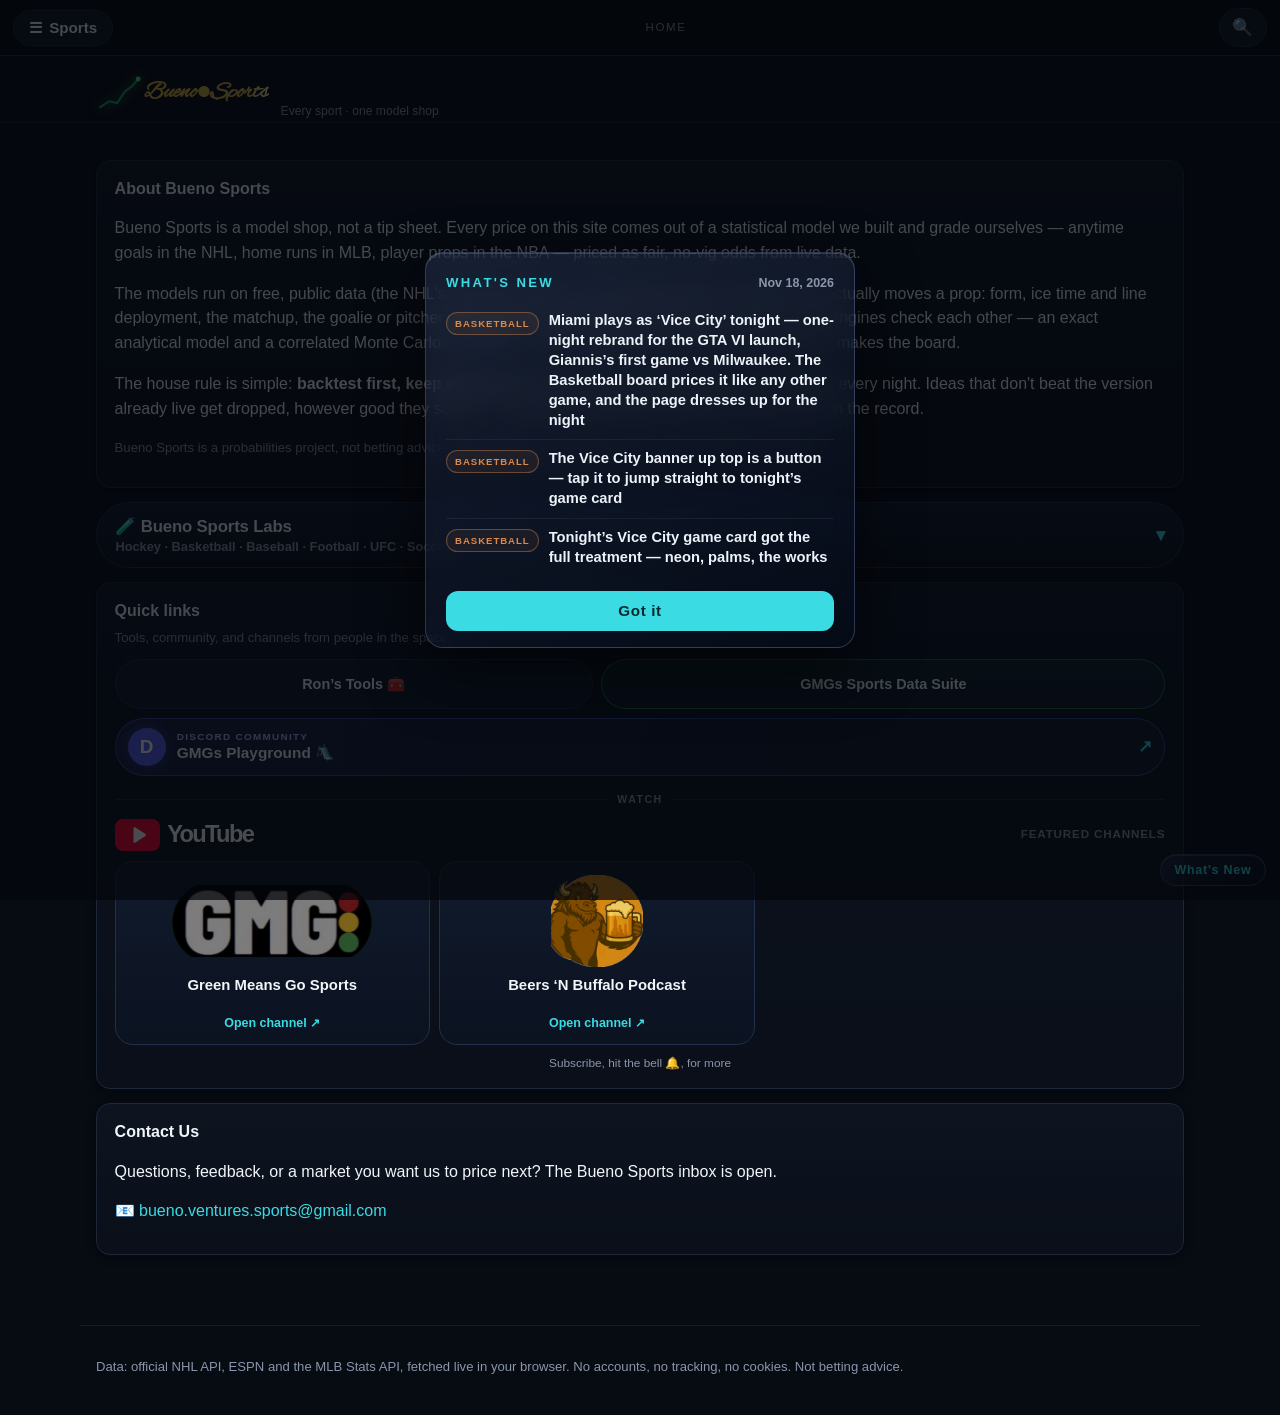
==== index.html @ 83d11f3e "Vice City card skin: full neon treatment on tonight's MIL@MIA slate card + What's New entry" ====
<!DOCTYPE html>
<html lang="en">
<head>
<link rel="manifest" href="/manifest.webmanifest">
<link rel="icon" type="image/svg+xml" href="/icon.svg">
<link rel="apple-touch-icon" href="/apple-touch-icon.png.PNG">
<meta name="theme-color" content="#04070c">
<meta name="mobile-web-app-capable" content="yes">
<meta name="apple-mobile-web-app-capable" content="yes">
<meta name="apple-mobile-web-app-status-bar-style" content="black-translucent">
<meta name="apple-mobile-web-app-title" content="Bueno">
<meta charset="UTF-8">
<meta name="viewport" content="width=device-width, initial-scale=1.0">
<title>Bueno Sports</title>
<meta name="description" content="Bueno Sports: model-priced probabilities across sports — NHL anytime goals, MLB home runs, NBA player props. Fair no-vig odds from live data, graded nightly.">
<link rel="stylesheet" href="styles.css">
<link href="https://fonts.googleapis.com/css2?family=Alex+Brush&display=swap" rel="stylesheet">
<style id="labs-pill-css">
.labs-wrap { margin-top: .9rem; }
.labs-pill { width: 100%; display: flex; align-items: center; justify-content: space-between; gap: .8rem;
  background: linear-gradient(180deg, #101a2c, #0a0f19); border: 1px solid #1f2c44; border-radius: 999px;
  padding: .8rem 1.15rem; color: var(--text); font-family: inherit; cursor: pointer; text-align: left;
  transition: border-color .15s ease, box-shadow .15s ease; }
.labs-pill:hover { border-color: var(--teal); box-shadow: 0 6px 22px rgba(58,219,227,.12); }
.labs-pill:focus-visible { outline: 2px solid var(--teal); outline-offset: 2px; }
.labs-pill-main { display: flex; flex-direction: column; gap: .12rem; }
.labs-pill-name { font-size: 1.05rem; font-weight: 800; letter-spacing: -.01em; }
.labs-pill-sub { color: var(--muted); font-size: .8rem; font-weight: 600; }
.labs-pill-chev { color: var(--teal); font-size: 1.15rem; font-weight: 800; transition: transform .2s ease; }
.labs-pill.open .labs-pill-chev { transform: rotate(180deg); }
.labs-grid { margin-top: .8rem; }
.labs-grid[hidden] { display: none; }
</style>
</head>
<body class="no-bnav">
<div class="page-topbar">
  <button class="top-btn" type="button" data-sports-menu>☰ <span>Sports</span></button>
  <span class="topbar-label">Home</span>
  <button class="top-btn icon-only" id="hsOpenBtn" type="button" aria-label="Search">🔍</button>
</div>
<header class="site-header">
  <div class="brand-bar">
    <a class="bueno-logo" href="index.html" aria-label="Bueno Sports home">
      <svg viewBox="0 0 240 240" xmlns="http://www.w3.org/2000/svg" aria-hidden="true"><polyline points="20,200 70,168 110,178 150,118 190,88 220,52" fill="none" stroke="#1E9E54" stroke-width="11" stroke-linecap="round" stroke-linejoin="round"/><circle cx="220" cy="52" r="13" fill="#4ADE80"/></svg>
      <h1 class="word">Bueno•Sports</h1>
    </a>
    <p class="tagline">Every sport &middot; one model shop</p>
  </div>
</header>

<main>
  <section id="view-landing" class="view active">
    <div class="home-card about-card" id="aboutCard">
      <h3>About Bueno Sports</h3>
      <p>Bueno Sports is a model shop, not a tip sheet. Every price on this site comes out of a statistical model we built and grade ourselves — anytime goals in the NHL, home runs in MLB, player props in the NBA — priced as fair, no-vig odds from live data.</p>
      <p>The models run on free, public data (the NHL's own API, ESPN, the MLB Stats API) and weigh what actually moves a prop: form, ice time and line deployment, the matchup, the goalie or pitcher, and where a player does his damage on the ice. Two engines check each other — an exact analytical model and a correlated Monte Carlo simulation — so a number has to survive both before it makes the board.</p>
      <p>The house rule is simple: <strong>backtest first, keep what wins.</strong> Every model is graded against real results, every night. Ideas that don't beat the version already live get dropped, however good they sound — and when the model is wrong, the miss stays on the record.</p>
      <p class="muted small">Bueno Sports is a probabilities project, not betting advice. A fair price tells you what a prop is worth, not what will happen.</p>
    </div>
    <div class="labs-wrap">
      <button class="labs-pill" id="labsPill" type="button" aria-expanded="false" aria-controls="labsGrid">
        <span class="labs-pill-main"><span class="labs-pill-name">🧪 Bueno Sports Labs</span><span class="labs-pill-sub">Hockey · Basketball · Baseball · Football · UFC · Soccer</span></span>
        <span class="labs-pill-chev" aria-hidden="true">▾</span>
      </button>
        <div class="sport-grid labs-grid" id="labsGrid" hidden>
        <a class="sport-card" href="/nhl.html">
          <span class="sport-card-ico"><img class="sport-card-logo" src="https://assets.nhle.com/logos/nhl/svg/NHL_light.svg" alt="" onerror="this.parentNode.textContent='🏒'"></span>
          <span class="sport-card-name">Hockey</span>
          <span class="sport-card-line" id="landNhlLine">Loading tonight's slate…</span>
          <span class="sport-card-cta">Enter Center Ice →</span>
        </a>
        <a class="sport-card" href="/nba.html">
          <span class="sport-card-ico"><img class="sport-card-logo" src="https://a.espncdn.com/i/teamlogos/leagues/500/nba.png" alt="" onerror="this.parentNode.textContent='🏀'"></span>
          <span class="sport-card-name">Basketball</span>
          <span class="sport-card-line" id="landNbaLine">Live scores, board &amp; standings</span>
          <span class="sport-card-cta">Open Basketball →</span>
        </a>
        <a class="sport-card" href="/mlb.html">
          <span class="sport-card-ico"><img class="sport-card-logo" src="https://a.espncdn.com/i/teamlogos/leagues/500/mlb.png" alt="" onerror="this.parentNode.textContent='⚾'"></span>
          <span class="sport-card-name">Baseball</span>
          <span class="sport-card-line" id="landMlbLine">Home-run probabilities</span>
          <span class="sport-card-cta">Open Baseball →</span>
        </a>
        <a class="sport-card" href="/nfl.html">
          <span class="sport-card-ico"><img class="sport-card-logo" src="https://a.espncdn.com/i/teamlogos/leagues/500/nfl.png" alt="" onerror="this.parentNode.textContent='🏈'"></span>
          <span class="sport-card-name">Football</span>
          <span class="sport-card-line" id="landNflLine">Scores &amp; standings</span>
          <span class="sport-card-cta">Open Football →</span>
        </a>
        <a class="sport-card" href="/ufc.html">
          <span class="sport-card-ico"><img class="sport-card-logo logo-invert" src="https://a.espncdn.com/i/teamlogos/leagues/500/ufc.png" alt="" onerror="this.parentNode.textContent='🥊'"></span>
          <span class="sport-card-name">UFC</span>
          <span class="sport-card-line">Coming soon</span>
          <span class="sport-card-cta">Peek →</span>
        </a>
        <a class="sport-card" href="/soccer.html">
          <span class="sport-card-ico"><img class="sport-card-logo" src="https://a.espncdn.com/i/teamlogos/leagues/500/mls.png" alt="" onerror="this.parentNode.textContent='⚽'"></span>
          <span class="sport-card-name">Soccer</span>
          <span class="sport-card-line">Coming soon</span>
          <span class="sport-card-cta">Peek →</span>
        </a>
      </div>
    </div>
    <div class="home-card quicklinks-card">
      <h3>Quick links</h3>
      <p class="ql-sub">Tools, community, and channels from people in the space.</p>
      <div class="ql-tools">
        <a class="qlink ql-tool" href="https://dong-tool.netlify.app/nfl/">Ron’s Tools 🧰</a>
        <a class="qlink ql-tool ql-tool-gmg" href="https://nfl.gmgsports.org/">GMGs Sports Data Suite</a>
      </div>
      <a class="ql-discord" href="https://gmgsports.buildr.bet/">
        <span class="ql-discord-mark">D</span>
        <span class="ql-discord-copy"><span class="ql-discord-kicker">Discord community</span><span class="ql-discord-name">GMGs Playground 🛝</span></span>
        <span class="ql-open-arrow">↗</span>
      </a>
      <div class="ql-divider"><span>Watch</span></div>
      <div class="yt-head">
        <span class="yt-lockup"><svg width="45" height="32" viewBox="0 0 45 32" aria-hidden="true"><rect width="45" height="32" rx="8" fill="#FF0033"/><path d="M18.5 9.2v13.6c0 .8.9 1.3 1.6.9l10.4-6.8c.6-.4.6-1.4 0-1.8L20.1 8.3c-.7-.4-1.6.1-1.6.9z" fill="#fff"/></svg><span class="yt-word">YouTube</span></span>
        <span class="yt-note">Featured channels</span>
      </div>
      <div class="ql-channels">
        <a class="ql-channel" href="https://www.youtube.com/@greenmeansgosports">
          <span class="ql-logo-stage ql-logo-gmg"><img src="[data-uri]" alt="Green Means Go Sports logo"></span>
          <span class="ql-channel-name">Green Means Go Sports</span>
          <span class="ql-channel-open">Open channel ↗</span>
        </a>
        <a class="ql-channel" href="https://youtube.com/@beersnbuffalopod?si=H5GumMac-FWEuUtT">
          <span class="ql-logo-stage ql-logo-buf"><img src="[data-uri]" alt="Beers ‘N Buffalo Podcast logo"></span>
          <span class="ql-channel-name">Beers ‘N Buffalo Podcast</span>
          <span class="ql-channel-open">Open channel ↗</span>
        </a>
      </div>
      <p class="ql-tap-note">Subscribe, hit the bell 🔔, for more</p>
    </div>
    <div class="home-card contact-card" id="contactCard">
      <h3>Contact Us</h3>
      <p>Questions, feedback, or a market you want us to price next? The Bueno Sports inbox is open.</p>
      <p class="contact-line">📧 <a id="contactEmail" href="mailto:bueno.ventures.sports@gmail.com">bueno.ventures.sports@gmail.com</a></p>
    </div>
  </section>
</main>

<footer class="site-footer">
  <p class="muted small">Data: official NHL API, ESPN and the MLB Stats API, fetched live in your browser. No accounts, no tracking, no cookies. Not betting advice.</p>
</footer>

<div class="hs-overlay" id="hsOverlay" hidden>
  <div class="hs-inner">
    <div class="hs-bar">
      <div class="ci-search">
        <input id="hsInput" type="search" placeholder="Search Hockey &amp; Basketball players, teams, sports…" autocomplete="off" aria-label="Search Bueno Sports">
        <button class="ci-clear" id="hsClear" type="button" aria-label="Clear search">×</button>
      </div>
      <button class="hs-cancel" id="hsCancel" type="button">Cancel</button>
    </div>
    <p class="hs-hint">Searches what Bueno Sports has so far — mainly Hockey &amp; Basketball. Tap a result to jump straight to it.</p>
    <div class="hs-results" id="hsResults"></div>
  </div>
</div>

<script src="data-cdn.js"></script>
<script src="landing.js"></script>
<script src="home-search.js"></script>
<script src="sports-menu.js"></script>
<script>
document.getElementById('labsPill').addEventListener('click', function () {
  var g = document.getElementById('labsGrid');
  var open = g.hidden;
  g.hidden = !open;
  this.setAttribute('aria-expanded', open ? 'true' : 'false');
  this.classList.toggle('open', open);
});
</script>
<!-- ================= WHAT'S NEW POPUP ================= -->
<style id="whatsnew-css">
  .wn-backdrop { position: fixed; inset: 0; z-index: 1200; display: flex; align-items: center; justify-content: center; padding: 16px; background: rgba(3, 6, 12, .72); }
  .wn-backdrop[hidden] { display: none; }
  .wn-card { width: 100%; max-width: 430px; max-height: calc(100vh - 48px); overflow-y: auto; border-radius: 18px; padding: 20px 20px 16px; color: #eef3fa;
    background: linear-gradient(155deg, rgba(130, 170, 255, .13), rgba(6, 12, 26, .55));
    -webkit-backdrop-filter: blur(14px) saturate(1.35); backdrop-filter: blur(14px) saturate(1.35);
    border: 1px solid rgba(165, 195, 255, .22); box-shadow: inset 0 1px 0 rgba(255, 255, 255, .14), 0 24px 60px rgba(0, 0, 0, .55); }
  .wn-head { display: flex; align-items: baseline; justify-content: space-between; gap: 12px; margin-bottom: 6px; }
  .wn-title { font-size: .82rem; font-weight: 900; letter-spacing: .18em; color: var(--teal, #3adbe3); }
  .wn-date { font-size: .78rem; font-weight: 700; color: var(--muted, #8b96ab); white-space: nowrap; }
  .wn-list { list-style: none; margin: 10px 0 4px; padding: 0; }
  .wn-item { display: flex; align-items: flex-start; gap: 10px; padding: 9px 0; border-bottom: 1px solid rgba(255, 255, 255, .06); }
  .wn-item:last-child { border-bottom: none; }
  .wn-tag { flex: none; margin-top: 1px; font-size: .6rem; font-weight: 900; letter-spacing: .1em; padding: .22rem .5rem; border-radius: 999px; border: 1px solid; white-space: nowrap; }
  .wn-text { font-size: .92rem; line-height: 1.35; font-weight: 600; }
  .wn-foot { margin-top: 14px; }
  .wn-gotit { width: 100%; padding: .72rem 1rem; border: none; border-radius: 12px; background: var(--teal, #3adbe3); color: #062a30; font-size: .95rem; font-weight: 900; letter-spacing: .04em; cursor: pointer; }
  .wn-pill { position: fixed; right: 14px; bottom: 14px; z-index: 1100; padding: .5rem .85rem; border-radius: 999px; cursor: pointer;
    font-size: .78rem; font-weight: 800; letter-spacing: .06em; color: var(--teal, #3adbe3);
    background: linear-gradient(155deg, rgba(130, 170, 255, .13), rgba(6, 12, 26, .55));
    -webkit-backdrop-filter: blur(14px) saturate(1.35); backdrop-filter: blur(14px) saturate(1.35);
    border: 1px solid rgba(165, 195, 255, .22); box-shadow: inset 0 1px 0 rgba(255, 255, 255, .14); }
</style>

<div class="wn-backdrop" id="wnBackdrop" hidden>
  <div class="wn-card" role="dialog" aria-modal="true" aria-labelledby="wnTitle">
    <div class="wn-head">
      <span class="wn-title" id="wnTitle">WHAT'S NEW</span>
      <span class="wn-date" id="wnDate"></span>
    </div>
    <ul class="wn-list" id="wnList"></ul>
    <div class="wn-foot">
      <button class="wn-gotit" id="wnGotIt" type="button">Got it</button>
    </div>
  </div>
</div>
<button class="wn-pill" id="wnPill" type="button">What's New</button>

<script>
/* ================= WHAT'S NEW — update batches =================
   One batch per push that changes something visitors can see.
   The live version shows only batches newer than the last one the
   visitor dismissed (tracked in localStorage, key below).
   The popup shows only when the newest batch is newer than the last
   one the visitor dismissed; the pill re-opens it anytime.
   FEEDING RULE: any push with user-facing changes appends a batch
   here in the same commit; data-only pushes get no batch. */
var WHATS_NEW_BATCHES = [
  {
    id: '2026-11-15',
    date: 'Nov 15, 2026',
    entries: [
      { tag: 'HOCKEY',     text: 'Streaks: who\u2019s been scoring, game by game' },
      { tag: 'HOCKEY',     text: 'Model vs Market: where our price disagrees with the books most' },
      { tag: 'HOCKEY',     text: 'Model vs Market rows fixed for phones — no more cut-off names' },
      { tag: 'BASKETBALL', text: 'Best Book prices on player cards, next to our number' },
      { tag: 'BASKETBALL', text: 'Home-player prices corrected to the model' },
      { tag: 'FOOTBALL',   text: 'Model vs Market board in the Playbook' },
      { tag: 'ALL SPORTS', text: 'Player Overview: tap a player for draft, past teams and seasons' },
      { tag: 'FOOTBALL',   text: 'The Playbook is one menu now — Markets, Slate, Standings, Types, Standouts, Model vs Market and Parlay as their own sections' },
      { tag: 'FOOTBALL',   text: 'LIVE NOW stacks every live game — scroll the stack, tap into any game' },
      { tag: 'HOCKEY',     text: 'The date picker is back, inside the Slate section' },
      { tag: 'ALL SPORTS', text: 'Player Overview fixed on Football, Basketball and Soccer — rosters load again' },
      { tag: 'FOOTBALL',   text: 'Receptions board fixed — every priced receiver and tight end is back' },
      { tag: 'HOCKEY',     text: 'Lines: which team juggles their lines the most — forward lines and defence pairs, and how often they stay together' }
    ]
  },
  {
    id: '2026-11-17',
    date: 'Nov 17, 2026',
    entries: [
      { tag: 'HOCKEY',     text: 'Lines grows teeth: Scored On boards — who gives up goals at 5v5 — plus goals for and against on every line and pair, and power-play and penalty-kill units for every team' },
      { tag: 'HOCKEY',     text: 'Board table fixed on phones — player names no longer block the rest of the row' }
    ]
  },
  {
    id: '2026-11-18',
    date: 'Nov 18, 2026',
    entries: [
      { tag: 'BASKETBALL', text: 'Miami plays as \u2018Vice City\u2019 tonight — one-night rebrand for the GTA VI launch, Giannis\u2019s first game vs Milwaukee. The Basketball board prices it like any other game, and the page dresses up for the night' },
      { tag: 'BASKETBALL', text: 'The Vice City banner up top is a button — tap it to jump straight to tonight\u2019s game card' },
      { tag: 'BASKETBALL', text: 'Tonight\u2019s Vice City game card got the full treatment — neon, palms, the works' }
    ]
  }
];
var WN_TAG_COLORS = { 'HOCKEY': '#3adbe3', 'BASKETBALL': '#d98a4e', 'FOOTBALL': '#e8b64c', 'SOCCER': '#B9E356', 'ALL SPORTS': '#5ea8ff' };
var WN_SEEN_KEY = 'bueno-whatsnew-seen';

(function () {
  var batch = WHATS_NEW_BATCHES[WHATS_NEW_BATCHES.length - 1];
  var backdrop = document.getElementById('wnBackdrop');
  var list = document.getElementById('wnList');
  document.getElementById('wnDate').textContent = batch.date;
  list.innerHTML = batch.entries.map(function (e) {
    var c = WN_TAG_COLORS[e.tag] || '#5ea8ff';
    return '<li class="wn-item"><span class="wn-tag" style="color:' + c + ';border-color:' + c + '66;background:' + c + '14">' + e.tag + '</span><span class="wn-text">' + e.text + '</span></li>';
  }).join('');
  function openWn() { backdrop.hidden = false; }
  function closeWn() {
    backdrop.hidden = true;
    try { localStorage.setItem(WN_SEEN_KEY, batch.id); } catch (err) {}
  }
  document.getElementById('wnGotIt').addEventListener('click', closeWn);
  document.getElementById('wnPill').addEventListener('click', openWn);
  backdrop.addEventListener('click', function (ev) { if (ev.target === backdrop) closeWn(); });
  var seen = null;
  try { seen = localStorage.getItem(WN_SEEN_KEY); } catch (err) {}
  if (seen !== batch.id) openWn();
})();
</script>
<!-- ================= /WHAT'S NEW POPUP ================= -->
</body>
</html>
---- styles.css ----
@import url('https://fonts.googleapis.com/css2?family=Alex+Brush&display=swap');
/* Bueno Sports — dark + teal design language (matches the private Bueno NHL model). */

:root {
  --bg: #070b12;
  --bg2: #0a0f18;
  --panel: #0d1420;
  --panel2: #111a2a;
  --panel3: #162032;
  --border: #1d2839;
  --border-soft: #141d2d;
  --text: #f2f5f9;
  --muted: #8b96ab;
  --muted-2: #5f6b82;
  --teal: #3adbe3;
  --teal-deep: #1ea8b0;
  --teal-wash: rgba(58, 219, 227, .10);
  --gold: #f5b942;
  --gold-wash: rgba(245, 185, 66, .12);
  --danger: #f0665e;
  --danger-wash: rgba(240, 102, 94, .12);
  --blue: #5ea8ff;
  --blue-wash: rgba(94, 168, 255, .12);
  --shadow-sm: 0 2px 10px rgba(0, 0, 0, .4);
  --shadow: 0 10px 28px rgba(0, 0, 0, .5);
  --shadow-lg: 0 24px 64px rgba(0, 0, 0, .6);
  --radius: 14px;
  --radius-sm: 10px;
}

* { box-sizing: border-box; }

html { -webkit-text-size-adjust: 100%; }

body {
  margin: 0;
  color: var(--text);
  font-family: -apple-system, BlinkMacSystemFont, "Segoe UI", Roboto, Helvetica, Arial, sans-serif;
  line-height: 1.45;
  background: var(--bg);
  min-height: 100vh;
}

::selection { background: rgba(58, 219, 227, .30); }

a { color: var(--teal); text-decoration: none; }
a:hover { text-decoration: underline; }

.hidden { display: none !important; }
.muted { color: var(--muted); }
.small { font-size: .82rem; }
.num { text-align: right; font-variant-numeric: tabular-nums; }

/* ---------- header ---------- */
.site-header {
  position: sticky; top: 0; z-index: 50;
  background: rgba(7, 11, 18, .96);
  -webkit-backdrop-filter: blur(12px); backdrop-filter: blur(12px);
  border-bottom: 1px solid var(--border-soft);
}
.brand-bar {
  max-width: 1120px; margin: 0 auto; padding: .8rem 1rem .1rem;
  display: flex; align-items: baseline; gap: .7rem; flex-wrap: wrap;
}
.brand { display: flex; align-items: center; gap: .55rem; }
.brand-puck {
  font-size: 1.35rem; color: var(--teal); line-height: 1;
  text-shadow: 0 0 16px rgba(58, 219, 227, .6);
}
.brand h1 { margin: 0; font-size: 1.2rem; font-weight: 800; letter-spacing: -.01em; }
.tagline { margin: 0; font-size: .76rem; color: var(--muted); }

.refresh-link {
  background: none; border: 0; padding: .1rem 0 .28rem; cursor: pointer;
  color: var(--text); font-family: inherit; font-size: 1rem; font-weight: 700;
  border-bottom: 3px solid var(--teal);
  transition: color .12s ease;
}
.refresh-link:hover { color: var(--teal); }
.slate-tools { display: flex; align-items: center; gap: .6rem; flex-wrap: wrap; }
.slate-tools input[type="date"] { padding: .2rem .5rem; font-size: .85rem; line-height: 1.25; border-radius: 99px; }

/* grouped navigation */
.nav-groups {
  max-width: 1120px; margin: 0 auto; padding: .7rem 1rem .8rem;
  display: flex; flex-direction: column; gap: .7rem;
}
.nav-group { display: flex; gap: .9rem; align-items: stretch; }
.nav-grid {
  flex: 1; display: grid; grid-template-columns: repeat(3, 1fr);
  gap: .45rem; background: var(--panel);
  border: 1px solid var(--border-soft); border-radius: var(--radius-sm);
  padding: .45rem;
}
.tab {
  appearance: none; border: 0; border-radius: 8px; cursor: pointer;
  background: transparent; color: var(--muted);
  font-family: inherit; font-size: .92rem; font-weight: 650;
  padding: .8rem .4rem .65rem; text-align: center; white-space: nowrap;
  border-bottom: 3px solid transparent;
  transition: color .12s ease, background .12s ease;
}
.pill { appearance: none; border: 1px solid var(--border-soft); border-radius: 20px; background: transparent; color: var(--muted); font-size: .72rem; font-weight: 650; padding: .25rem .7rem; cursor: pointer; }
.pill.on { background: var(--teal); border-color: var(--teal); color: #062a2e; }
/* stat bars */
.sbar-wrap { margin: .2rem 0 .4rem; }
.sbar-row { display: flex; align-items: center; gap: .6rem; margin: .5rem 0; }
.sbar-row:first-child { margin-top: .6rem; }
.sbar-label { width: 72px; font-size: .76rem; color: var(--muted); text-align: right; flex-shrink: 0; }
.sbar-track { flex: 1; height: 13px; background: rgba(255,255,255,.06); border-radius: 7px; overflow: hidden; position: relative; }
.sbar-fill { height: 100%; border-radius: 7px; background: linear-gradient(90deg, var(--teal-deep), var(--teal)); }
.sbar-fill.elite { background: linear-gradient(90deg, #b8860b, var(--gold)); }
.sbar-avg { position: absolute; top: 0; bottom: 0; width: 2px; background: rgba(255,255,255,.35); }
.sbar-val { width: 48px; font-size: .78rem; font-weight: 700; text-align: right; font-variant-numeric: tabular-nums; flex-shrink: 0; }
.tab:hover { color: var(--text); background: rgba(255, 255, 255, .04); }
.tab.active {
  color: var(--text); background: #05080e;
  border-bottom: 3px solid var(--teal); border-radius: 8px;
  box-shadow: inset 0 0 0 1px var(--border-soft);
}

input[type="date"], select, input[type="number"] {
  background: var(--panel2); color: var(--text);
  border: 1px solid var(--border); border-radius: 10px;
  padding: .5rem .65rem; font-size: .9rem; font-family: inherit;
  transition: border-color .12s ease, box-shadow .12s ease;
}
input[type="date"]:focus, select:focus, input[type="number"]:focus {
  outline: none; border-color: var(--teal);
  box-shadow: 0 0 0 3px rgba(58, 219, 227, .16);
}
input[type="date"] { padding: .35rem .5rem; font-size: .82rem; }
input[type="number"] { width: 5.5rem; font-variant-numeric: tabular-nums; }
select:disabled { opacity: .45; }

#mktKindFilter {
  min-height: 2.75rem; min-width: 10rem; font-size: 1rem; font-weight: 600;
  cursor: pointer;
}

button:focus-visible, a:focus-visible, summary:focus-visible,
input:focus-visible, select:focus-visible {
  outline: 2px solid var(--teal); outline-offset: 2px; border-radius: 6px;
}

/* ---------- layout ---------- */
main { max-width: 1120px; margin: 0 auto; padding: 1.4rem 1rem 2.2rem; }
.view { display: none; }
.view.active { display: block; animation: view-in .18s ease; }
@keyframes view-in { from { opacity: 0; transform: translateY(4px); } }

.view-head {
  display: flex; justify-content: space-between; align-items: flex-start;
  flex-wrap: wrap; gap: .6rem; margin-bottom: 1.1rem;
}
.kicker {
  margin: 0 0 .35rem; font-size: .78rem; font-weight: 800;
  letter-spacing: 3px; text-transform: uppercase; color: var(--teal);
}
.view-head h2 {
  margin: 0; font-size: 2.35rem; font-weight: 800; letter-spacing: -.03em; line-height: 1.05;
}
.view-sub { margin: .45rem 0 0; font-size: .95rem; }
.board-controls { display: flex; gap: .8rem; align-items: end; flex-wrap: wrap; padding-top: .4rem; }

/* goals tab filters: player search + game dropdown */
.goal-filters { display: flex; gap: .6rem; align-items: center; flex-wrap: wrap; margin: .2rem 0 .8rem; }
.goal-filters input[type="text"] {
  background: var(--panel2); color: var(--text);
  border: 1px solid var(--border); border-radius: 10px;
  padding: .5rem .65rem; font-size: .9rem; font-family: inherit;
  flex: 1 1 12rem; min-width: 0;
  transition: border-color .12s ease, box-shadow .12s ease;
}
.goal-filters input[type="text"]:focus {
  outline: none; border-color: var(--teal);
  box-shadow: 0 0 0 3px rgba(58, 219, 227, .16);
}
.goal-filters select { flex: 0 1 auto; }
.ghost-btn {
  appearance: none; cursor: pointer; font-family: inherit;
  background: transparent; color: var(--muted);
  border: 1px solid var(--border); border-radius: 10px;
  padding: .5rem .7rem; font-size: .9rem; line-height: 1;
  transition: color .12s ease, border-color .12s ease;
}
.ghost-btn:hover { color: var(--text); border-color: var(--teal); }

/* thick teal divider bar */
.rule {
  height: 6px; border-radius: 99px; margin: 1.2rem 0;
  background: linear-gradient(90deg, var(--teal-deep), var(--teal));
  box-shadow: 0 0 18px rgba(58, 219, 227, .35);
}

/* small teal button (error retry, modal add-to-parlay) */
.btn {
  appearance: none; border: 0; cursor: pointer; font-family: inherit;
  background: linear-gradient(180deg, #4ce3ea, var(--teal));
  color: #042a2e; border-radius: 10px; padding: .55rem 1rem;
  font-size: .9rem; font-weight: 800; white-space: nowrap;
  box-shadow: 0 2px 12px rgba(58, 219, 227, .25);
  transition: filter .12s ease, transform .12s ease;
}
.btn:hover { filter: brightness(1.07); transform: translateY(-1px); }
.btn:active { transform: translateY(0); }

/* ---------- segmented toggle + CTA ---------- */
.seg {
  display: grid; grid-template-columns: 1fr 1fr; gap: .6rem;
}
.seg-btn {
  appearance: none; cursor: pointer; font-family: inherit;
  background: var(--panel); color: var(--muted);
  border: 1px solid var(--border); border-radius: var(--radius-sm);
  padding: .9rem 1rem; font-size: 1rem; font-weight: 700;
  transition: background .12s ease, color .12s ease, border-color .12s ease;
}
.seg-btn:hover { color: var(--text); border-color: #2c3a52; }
.seg-btn.active { background: #f2f5f9; color: #070b12; border-color: #f2f5f9; }

.cta {
  appearance: none; border: 0; cursor: pointer; width: 100%;
  background: linear-gradient(180deg, #4ce3ea, var(--teal));
  color: #042a2e; border-radius: var(--radius);
  padding: 1.15rem 1rem; font-family: inherit;
  font-size: 1.25rem; font-weight: 800; letter-spacing: -.01em;
  box-shadow: 0 6px 26px rgba(58, 219, 227, .30), inset 0 1px 0 rgba(255, 255, 255, .35);
  transition: transform .12s ease, filter .12s ease;
}
.cta:hover { filter: brightness(1.06); transform: translateY(-1px); }
.cta:active { transform: translateY(0); }
.cta:disabled { opacity: .6; cursor: wait; transform: none; }

/* ---------- states ---------- */
.error-banner {
  background: #2a1512; border: 1px solid var(--danger); border-left: 4px solid var(--danger);
  color: #ffd9d6; padding: .85rem 1rem; border-radius: var(--radius-sm); margin-bottom: 1rem;
}
.loading { display: flex; align-items: center; gap: .7rem; padding: 1.4rem 1rem; color: var(--muted); }
.loading::before {
  content: ""; width: 20px; height: 20px; border-radius: 50%; flex-shrink: 0;
  border: 2.5px solid var(--border); border-top-color: var(--teal);
  animation: spin .8s linear infinite;
}
@keyframes spin { to { transform: rotate(360deg); } }

#gamesGrid > p, #longshotsList > p {
  text-align: center; padding: 2.6rem 1rem; color: var(--muted);
  border: 1px dashed var(--border); border-radius: var(--radius); width: 100%;
  background: rgba(255, 255, 255, .015); grid-column: 1 / -1;
}

/* ---------- slate / game cards ---------- */
.games-grid { display: grid; grid-template-columns: repeat(auto-fill, minmax(300px, 1fr)); gap: .9rem; }
.game-card {
  background: linear-gradient(180deg, var(--panel), #0a0f19);
  border: 1px solid var(--border); border-radius: var(--radius);
  padding: .9rem 1rem; box-shadow: var(--shadow-sm);
  transition: transform .15s ease, border-color .15s ease, box-shadow .15s ease;
}
.game-card:hover { transform: translateY(-2px); border-color: #2c3a52; box-shadow: var(--shadow); }
.game-card .matchup { display: flex; justify-content: space-between; align-items: center; margin-bottom: .4rem; gap: .5rem; }
.team { display: flex; align-items: center; gap: .45rem; font-weight: 800; font-size: .95rem; letter-spacing: .02em; }
.team img { width: 28px; height: 28px; filter: drop-shadow(0 2px 4px rgba(0, 0, 0, .5)); }
.team-rec { font-size: .68rem; font-weight: 500; color: var(--muted-2); letter-spacing: 0; }
.score-line {
  display: flex; justify-content: space-between;
  font-size: 1.6rem; font-weight: 800; letter-spacing: -.02em;
  margin: .2rem 0 .3rem; font-variant-numeric: tabular-nums;
}
.game-meta { display: flex; justify-content: space-between; align-items: center; color: var(--muted); font-size: .78rem; gap: .5rem; font-variant-numeric: tabular-nums; }
.game-odds { display: flex; flex-wrap: wrap; gap: .3rem .7rem; font-size: .74rem; color: var(--muted-2); margin-top: .45rem; padding-top: .45rem; border-top: 1px solid rgba(255,255,255,.06); font-variant-numeric: tabular-nums; }
.game-odds span { white-space: nowrap; }
.game-odds span strong { color: var(--muted); font-weight: 600; }
/* Slate-card odds pills (small): ML combined into one pill with team dots */
.game-odds .pill { display: inline-flex; align-items: center; gap: 5px; background: #16233a; border: 1px solid #2a3c5c; border-radius: 999px; padding: 4px 10px; font-size: 12px; color: #e8eef6; }
.game-odds .pill .lbl { color: #7d90a5; font-weight: 700; font-size: 11px; letter-spacing: .06em; }
.game-odds .pill .dot { width: 7px; height: 7px; border-radius: 50%; flex: none; }
.game-odds .pill .sep { color: #7d90a5; }
.game-odds .pill b { font-weight: 800; }
.game-goalies { display: flex; align-items: center; justify-content: center; gap: .4rem; margin-top: .35rem; font-size: .78rem; }
.gg-name { background: none; border: none; color: var(--teal); font: inherit; cursor: pointer; padding: .1rem .2rem; display: inline-flex; align-items: center; gap: .3rem; }
.gg-name:hover { text-decoration: underline; }
.g-tag { font-size: .62rem; font-weight: 700; text-transform: uppercase; letter-spacing: .5px; padding: .1rem .35rem; border-radius: 4px; }
.g-tag.ok { background: rgba(46, 204, 113, .15); color: #2ecc71; }
.g-tag.proj { background: rgba(241, 196, 15, .12); color: #f1c40f; }
.live-dot {
  display: inline-block; color: #fff; background: var(--danger); font-weight: 700; font-size: .7rem; letter-spacing: .6px;
  padding: .15rem .5rem; border-radius: 20px;
  animation: pulse-dot 1.6s ease-in-out infinite;
}
@keyframes pulse-dot { 0%, 100% { opacity: 1; } 50% { opacity: .6; } }
.scorers { margin-top: .65rem; font-size: .82rem; color: var(--muted); }
.scorers summary { cursor: pointer; color: var(--teal); font-weight: 600; font-size: .82rem; padding: .15rem 0; }
.scorers summary:hover { color: #7cebf1; }

/* ---------- tables ---------- */
.table-wrap {
  overflow-x: auto; border: 1px solid var(--border); border-radius: var(--radius);
  box-shadow: var(--shadow-sm);
  scrollbar-width: thin; scrollbar-color: var(--border) transparent;
}
.table-wrap::-webkit-scrollbar { height: 8px; }
.table-wrap::-webkit-scrollbar-thumb { background: var(--border); border-radius: 99px; }
table { width: 100%; border-collapse: collapse; font-size: .9rem; background: var(--panel); }
th, td { padding: .6rem .75rem; border-bottom: 1px solid var(--border-soft); text-align: left; white-space: nowrap; font-variant-numeric: tabular-nums; }
tbody tr:last-child td { border-bottom: 0; }
thead th {
  background: #101724; font-size: .74rem; font-weight: 700;
  text-transform: uppercase; letter-spacing: .6px; color: var(--muted);
  border-bottom: 1px solid var(--border);
}
tbody tr { transition: background .1s ease; }
tbody tr:hover { background: rgba(58, 219, 227, .05); }
td .pname {
  color: var(--teal); cursor: pointer; font-weight: 650; font-family: inherit;
  background: none; border: 0; padding: .12rem .3rem; margin: -.12rem -.3rem;
  font-size: inherit; text-align: left; border-radius: 6px;
  display: inline-flex; align-items: center; gap: .45rem;
  transition: background .12s ease, color .12s ease;
}
td .pname:hover { text-decoration: none; background: var(--teal-wash); color: #7cebf1; }
td .pname img.pavatar {
  width: 30px; height: 30px; border-radius: 50%; flex-shrink: 0;
  background: var(--panel2); object-fit: cover; border: 1px solid var(--border);
}
/* Base face treatment (2026-11-13): a .pavatar is ALWAYS the standard
   small circular ring avatar, whatever container it lands in. The
   rules above only ever sized it inside table cells and a few scoped
   rows — div-based rows (Standouts, Types members, Center Ice search)
   rendered the mug at natural size, a full-screen white card, until
   this base rule landed. Scoped rules (leader rows 34px, ice-breaker
   spot 34px) still win in their contexts. */
img.pavatar {
  width: 30px; height: 30px; border-radius: 50%; flex-shrink: 0;
  background: var(--panel2); object-fit: cover; border: 1px solid var(--border);
}
/* The name button gets the same reset outside table cells, where it
   otherwise falls back to browser button chrome. */
.pname {
  color: var(--teal); cursor: pointer; font-weight: 650; font-family: inherit;
  background: none; border: 0; padding: .12rem .3rem; margin: -.12rem -.3rem;
  font-size: inherit; text-align: left; border-radius: 6px;
  display: inline-flex; align-items: center; gap: .45rem;
  transition: background .12s ease, color .12s ease;
}
.pname:hover { color: #7cebf1; }
.pname-static { display: inline-flex; align-items: center; gap: .45rem; }
.team-cell { display: inline-flex; align-items: center; gap: .4rem; font-weight: 600; }
.team-cell img { width: 20px; height: 20px; }
.prob-bar { height: 6px; background: #182031; border-radius: 99px; margin-top: 4px; min-width: 70px; overflow: hidden; }
.prob-bar i {
  display: block; height: 100%; border-radius: 99px;
  background: linear-gradient(90deg, var(--teal-deep), var(--teal));
  box-shadow: 0 0 8px rgba(58, 219, 227, .4);
}

/* scorer highlight on the projection board: row tint + glowing name + goal badge */
tr.scored { background: var(--teal-wash); }
tr.scored td:first-child .pname { color: #8ff5f7; text-shadow: 0 0 14px rgba(58, 219, 227, .55); }
.goal-badge {
  display: inline-block; margin-left: .45rem; padding: .1rem .45rem;
  font-size: .68rem; font-weight: 700; letter-spacing: .04em;
  color: #062b2d; background: linear-gradient(180deg, #5eead4, var(--teal));
  border-radius: 99px; vertical-align: middle; white-space: nowrap;
}

/* ---------- longshots ---------- */
.longshots-list { display: grid; grid-template-columns: repeat(auto-fill, minmax(280px, 1fr)); gap: .8rem; }
.ls-card {
  background: linear-gradient(180deg, var(--panel), #0a0f19);
  border: 1px solid var(--border); border-radius: var(--radius);
  padding: .95rem; display: flex; gap: .85rem; align-items: center;
  box-shadow: var(--shadow-sm);
  transition: transform .15s ease, border-color .15s ease, box-shadow .15s ease;
}
.ls-card:hover { transform: translateY(-2px); border-color: #2c3a52; box-shadow: var(--shadow); }
.ls-card img.headshot {
  width: 58px; height: 58px; border-radius: 50%; flex-shrink: 0;
  background: var(--panel2); object-fit: cover;
  border: 2px solid var(--border); box-shadow: var(--shadow-sm);
}
.ls-info { flex: 1; min-width: 0; }
.ls-info .pname {
  color: var(--teal); cursor: pointer; font-weight: 700; font-family: inherit;
  background: none; border: 0; padding: 0; font-size: 1rem; text-align: left;
  border-radius: 6px; transition: color .12s ease;
}
.ls-info .pname:hover { color: #7cebf1; }
.ls-stats { font-size: .8rem; color: var(--muted); margin-top: .15rem; font-variant-numeric: tabular-nums; }
.ls-odds { text-align: right; flex-shrink: 0; }
.ls-odds .fair {
  font-size: 1.2rem; font-weight: 800; color: var(--gold); letter-spacing: -.01em;
  font-variant-numeric: tabular-nums; text-shadow: 0 0 16px rgba(245, 185, 66, .25);
}

/* ---------- markets ---------- */
.mkt-title { margin: 1.3rem 0 .55rem; font-size: 1.02rem; font-weight: 750; letter-spacing: -.01em; }
.mkt-title:first-child { margin-top: .2rem; }
.mkt-h { margin: .9rem 0 .15rem; font-size: .95rem; font-weight: 700; }
.mkt-group { margin-bottom: .2rem; }
.mkt-group summary.mkt-h { cursor: pointer; list-style: none; display: flex; align-items: center; gap: .4rem; }
.mkt-group summary.mkt-h::-webkit-details-marker { display: none; }
.mkt-chev { margin-left: auto; color: var(--muted); font-size: .8rem; transition: transform .15s; }
.mkt-group[open] .mkt-chev { transform: rotate(180deg); }
.mkt-group summary.mkt-h:hover .mkt-chev { color: var(--teal); }

/* ---------- player modal ---------- */
.modal {
  position: fixed; inset: 0; z-index: 300; background: rgba(3, 5, 9, .78);
  -webkit-backdrop-filter: blur(5px); backdrop-filter: blur(5px);
  display: flex; align-items: center; justify-content: center; padding: 1rem;
}
.modal-card {
  background: linear-gradient(180deg, #101724, #0c111c);
  border: 1px solid #243049; border-radius: 18px;
  max-width: 580px; width: 100%; max-height: 92vh; overflow-y: auto;
  padding: 1.35rem 1.35rem 2rem; position: relative; box-shadow: var(--shadow-lg);
  animation: modal-in .18s ease;
  scrollbar-width: thin; scrollbar-color: var(--border) transparent;
}
@keyframes modal-in { from { opacity: 0; transform: translateY(10px) scale(.985); } }
.modal-close {
  position: absolute; top: .55rem; right: .85rem; background: none; border: 0;
  color: var(--muted); font-size: 1.9rem; cursor: pointer; line-height: 1;
  border-radius: 8px; padding: 0 .3rem;
  transition: color .12s ease, background .12s ease;
}
.modal-close:hover { color: var(--text); background: rgba(255, 255, 255, .06); }

#modalBody h4 {
  font-size: .92rem; font-weight: 750; letter-spacing: .02em;
  margin: 1.15rem 0 .5rem !important; padding-top: 1rem;
  border-top: 1px solid var(--border-soft);
}
#modalBody h4:first-of-type { border-top: 0; padding-top: 0; margin-top: .95rem !important; }

.pc-head { display: flex; gap: 1rem; align-items: center; margin-bottom: .8rem; padding-bottom: .8rem; border-bottom: 1px solid rgba(255,255,255,.07); }
.pc-head img.headshot {
  width: 86px; height: 86px; border-radius: 50%; flex-shrink: 0;
  background: var(--panel2); object-fit: cover;
  border: 3px solid var(--border); box-shadow: 0 4px 16px rgba(0, 0, 0, .45);
}
.pc-head img.tlogo { width: 32px; height: 32px; vertical-align: -8px; margin-right: .15rem; }
.pc-name { margin: 0 0 .2rem; font-size: 1.32rem; font-weight: 800; letter-spacing: -.015em; }
.pc-prob {
  font-size: 2.5rem; font-weight: 800; letter-spacing: -.025em; line-height: 1;
  color: var(--teal); font-variant-numeric: tabular-nums;
  text-shadow: 0 0 26px rgba(58, 219, 227, .35);
}
.pc-fair {
  display: inline-block; margin-top: .35rem;
  background: var(--gold-wash); border: 1px solid rgba(245, 185, 66, .4);
  color: var(--gold); border-radius: 99px; padding: .18rem .65rem;
  font-weight: 700; font-size: .83rem; font-variant-numeric: tabular-nums; letter-spacing: .01em;
}
.pc-goals { margin-top: .3rem; font-size: .85rem; font-weight: 700; color: var(--text); font-variant-numeric: tabular-nums; }

.pc-status { display: flex; gap: .5rem; align-items: center; margin: 0 0 .7rem; flex-wrap: wrap; }
.pc-bio { display: flex; gap: .5rem; align-items: center; flex-wrap: wrap; font-size: .82rem; margin: 0 0 .7rem; padding: .5rem .7rem; background: rgba(255,255,255,.03); border-radius: 8px; }
.pc-bio.compact { font-size: .75rem; padding: .35rem .6rem; margin-bottom: .5rem; }
.pc-bio-sep { color: var(--muted-2); }
/* Hero numbers */
.hero-pick { align-items: center; }
.hero-num { font-size: 2.2rem; font-weight: 800; color: var(--teal); line-height: 1; min-width: 72px; text-shadow: 0 0 16px rgba(58,219,227,.35); }
.hero-num small { font-size: 1rem; font-weight: 600; }
.pick-fair { font-size: .75rem; color: var(--gold); }
.hero-card-num { font-size: 2.6rem; font-weight: 800; color: var(--teal); line-height: 1; text-shadow: 0 0 20px rgba(58,219,227,.4); }
.hero-card-num small { font-size: 1.2rem; }
.hero-card-label { font-size: .65rem; text-transform: uppercase; letter-spacing: .12em; color: var(--muted); }
/* Home polish */
.hero-pick + .hero-pick { border-top: 1px solid rgba(255,255,255,.06); }
.hero-pick { border-radius: 0; }
.hero-pick:first-child { border-radius: 12px 12px 0 0; }
.hero-pick:last-child { border-radius: 0 0 12px 12px; }
.home-card .hero-pick { margin-bottom: 0; }
/* Board heatmap */
td.heat.h5 { background: rgba(58,219,227,.32); }
td.heat.h4 { background: rgba(58,219,227,.22); }
td.heat.h3 { background: rgba(58,219,227,.13); }
td.heat.h2 { background: rgba(58,219,227,.07); }
td.heat.h1 { background: transparent; }
/* Finder */
.finder { background: var(--panel); border: 1px solid var(--border); border-radius: var(--radius); margin-bottom: 1rem; }
.finder-toggle { padding: .8rem 1rem; cursor: pointer; font-weight: 600; font-size: .9rem; list-style: none; }
.finder-toggle::-webkit-details-marker { display: none; }
.finder-toggle::before { content: '▸ '; color: var(--teal); }
.finder[open] .finder-toggle::before { content: '▾ '; }
.finder-body { padding: 0 1rem 1rem; }
.finder .factor { background: rgba(255,255,255,.02); margin-bottom: .5rem; }
.finder-actions { display: flex; gap: .7rem; align-items: center; margin-top: .8rem; }
.finder-actions .apply-btn { flex: 1; margin-top: 0; }
.finder input[type=range] { width: 100%; accent-color: var(--teal); height: 28px; }
.finder input[type=range]::-webkit-slider-thumb { box-shadow: 0 0 8px rgba(58,219,227,.5); }
.fit-badge { display: inline-block; font-size: .68rem; font-weight: 700; color: var(--teal); background: rgba(58,219,227,.12); border-radius: 4px; padding: .1rem .35rem; margin-left: .4rem; vertical-align: middle; }
.streak { margin-left: .35rem; font-size: .95rem; vertical-align: middle; }
.stat-inline { display: flex; gap: 1rem; font-size: .8rem; color: var(--muted); margin-bottom: .6rem; }
.stat-inline strong { color: #e8ecf4; }
.section-div { height: 1px; background: rgba(255,255,255,.07); margin: .8rem 0; }
.sec-title { font-size: .72rem; text-transform: uppercase; letter-spacing: .08em; color: var(--muted); margin: .9rem 0 .3rem; }
.f-boost { color: #4ade80 !important; font-weight: 700; }
.f-drag { color: #ff6b6b !important; font-weight: 700; }
.factors-details summary::-webkit-details-marker { display: none; }
.factors-details summary::before { content: '▸ '; color: var(--teal); }
.factors-details[open] summary::before { content: '▾ '; }
.rink-details summary::-webkit-details-marker { display: none; }
.rink-details[open] summary .sec-title::before { content: ''; }
.line-badge {
  display: inline-flex; align-items: baseline; gap: .3rem;
  font-weight: 800; font-size: .85rem; letter-spacing: .02em;
  padding: .2rem .65rem; border-radius: 99px;
  background: var(--blue-wash); color: var(--blue);
  border: 1px solid rgba(94, 168, 255, .35);
}
.line-badge .est { font-weight: 600; font-size: .68rem; color: var(--muted); letter-spacing: .04em; }
.status-pill {
  display: inline-flex; align-items: center;
  font-size: .76rem; font-weight: 700; letter-spacing: .03em;
  padding: .2rem .65rem; border-radius: 99px;
}
.status-pill.ok { background: var(--teal-wash); color: var(--teal); border: 1px solid rgba(58, 219, 227, .35); }
.status-pill.proj { background: var(--gold-wash); color: var(--gold); border: 1px solid rgba(245, 185, 66, .35); }

/* ---------- lineup (estimated lines) ---------- */
.lu-wrap { display: flex; flex-direction: column; gap: 1.1rem; margin-top: .4rem; }
.lu-teamhead { font-weight: 800; font-size: .95rem; letter-spacing: .02em; margin-bottom: .1rem; }
.lu-row { display: flex; gap: .7rem; align-items: flex-start; padding: .35rem 0; border-top: 1px solid var(--border-soft); }
.lu-row:first-of-type { border-top: 0; }
.lu-row:first-of-type { padding-top: .2rem; }
.lu-label {
  flex-shrink: 0; width: 2rem; padding-top: .65rem;
  font-size: .72rem; font-weight: 800; letter-spacing: 1.5px;
  text-transform: uppercase; color: var(--muted);
}
.lu-players { flex: 1; display: grid; grid-template-columns: repeat(3, 1fr); gap: .55rem; }
.lu-cell { text-align: center; min-width: 0; cursor: pointer; }
.lu-cell:hover .lu-head { border-color: var(--teal); }
.lu-head {
  width: 44px; height: 44px; border-radius: 50%; object-fit: cover;
  background: var(--panel2); border: 2px solid var(--border); display: inline-block;
}
.lu-cell.self .lu-head { border-color: var(--teal); box-shadow: 0 0 10px rgba(58, 219, 227, .35); }
.lu-name { font-size: .82rem; font-weight: 650; margin-top: .25rem; white-space: nowrap; overflow: hidden; text-overflow: ellipsis; }
.lu-cell.self .lu-name { font-weight: 800; color: var(--teal); }
.lu-sub { font-size: .72rem; font-variant-numeric: tabular-nums; }

.factor-table { width: 100%; font-size: .86rem; margin: .9rem 0; border-collapse: collapse; }
.factor-table td { padding: .55rem .2rem; border-bottom: 1px solid rgba(255,255,255,.04); white-space: normal; }
.factor-table tr:last-child td { border-bottom: none; }
.factor-table td:first-child { color: var(--muted); }
.factor-table td:last-child { text-align: right; font-weight: 650; font-variant-numeric: tabular-nums; }

canvas.rink {
  width: 100%; height: auto; background: #0a1120;
  border-radius: 12px; margin-top: .55rem; border: 1px solid var(--border);
  box-shadow: var(--shadow-sm);
}
.legend { display: flex; gap: 1.1rem; flex-wrap: wrap; font-size: .78rem; color: var(--muted); margin-top: .4rem; }
.dot { display: inline-block; width: 10px; height: 10px; border-radius: 50%; margin-right: 5px; vertical-align: baseline; }

/* ---------- beat/miss snapshots ---------- */
.snap {
  border: 1px solid var(--border); border-left: 3px solid var(--border);
  border-radius: var(--radius-sm); padding: .6rem .75rem; margin: .5rem 0;
  background: var(--panel2); box-shadow: var(--shadow-sm);
}
.snap:has(.lean-over) { border-left-color: var(--teal); }
.snap:has(.lean-under) { border-left-color: var(--danger); }
.snap-top { display: flex; gap: .65rem; align-items: center; margin-bottom: .3rem; flex-wrap: wrap; }
.snap-top strong { font-size: .95rem; font-variant-numeric: tabular-nums; }
.lean {
  font-size: .7rem; font-weight: 800; padding: .14rem .5rem; border-radius: 99px;
  letter-spacing: .5px; text-transform: uppercase;
}
.lean-over { background: var(--teal-wash); color: var(--teal); border: 1px solid rgba(58, 219, 227, .35); }
.lean-under { background: var(--danger-wash); color: var(--danger); border: 1px solid rgba(240, 102, 94, .35); }
.snap-line { font-size: .83rem; color: var(--muted); margin-top: .2rem; line-height: 1.5; }
.snap-arrow.up { color: var(--teal); margin-right: .4rem; font-size: .75rem; }
.snap-arrow.dn { color: var(--danger); margin-right: .4rem; font-size: .75rem; }
.snap-under { margin-top: .3rem; padding-top: .3rem; border-top: 1px dashed var(--border); font-variant-numeric: tabular-nums; }

/* ---------- parlay ---------- */
.parlay-add { display: flex; gap: .55rem; margin: .95rem 0 .45rem; align-items: stretch; }
.parlay-add select { flex: 1; min-width: 0; }
.parlay-add .cta { width: auto; padding: .7rem 1.2rem; font-size: 1rem; }
.parlay-leg {
  display: flex; justify-content: space-between; align-items: center; gap: .7rem;
  background: linear-gradient(180deg, var(--panel), #0a0f19);
  border: 1px solid var(--border); border-radius: var(--radius-sm);
  padding: .65rem .85rem; margin-bottom: .55rem; box-shadow: var(--shadow-sm);
  transition: border-color .15s ease;
}
.parlay-leg:hover { border-color: #2c3a52; }
.parlay-leg .num { font-variant-numeric: tabular-nums; font-weight: 650; }
.linklike {
  background: none; border: 0; color: var(--muted); cursor: pointer;
  font-size: 1rem; margin-left: .45rem; border-radius: 6px; padding: .1rem .3rem;
  transition: color .12s ease, background .12s ease;
}
.linklike:hover { color: var(--danger); background: var(--danger-wash); }
.totals-grid { display: grid; grid-template-columns: repeat(auto-fit, minmax(110px, 1fr)); gap: .65rem; }
.totals-grid > div {
  background: linear-gradient(180deg, var(--panel), #0a0f19);
  border: 1px solid var(--border); border-radius: var(--radius-sm);
  padding: .65rem .85rem; box-shadow: var(--shadow-sm);
}
.totals-grid > div:first-child { border-color: rgba(245, 185, 66, .45); }
.totals-grid > div:first-child .t-val { color: var(--gold); text-shadow: 0 0 16px rgba(245, 185, 66, .25); }
.t-label { font-size: .7rem; font-weight: 700; color: var(--muted); text-transform: uppercase; letter-spacing: .6px; margin-bottom: .25rem; }
.t-val { font-size: 1.18rem; font-weight: 800; letter-spacing: -.01em; font-variant-numeric: tabular-nums; }

.site-footer {
  max-width: 1120px; margin: 2.2rem auto 0; padding: 1.1rem 1rem 1.6rem;
  border-top: 1px solid var(--border-soft); color: var(--muted-2);
}

/* ---------- goal feed ---------- */
#goalsFeed { display: grid; grid-template-columns: repeat(auto-fill, minmax(320px, 1fr)); gap: .9rem; }
#goalsFeed > p {
  text-align: center; padding: 2.6rem 1rem; color: var(--muted);
  border: 1px dashed var(--border); border-radius: var(--radius); width: 100%;
  background: rgba(255, 255, 255, .015); grid-column: 1 / -1;
}
.goal-final { margin: 0; font-size: 1.35rem; }
.goal-list { margin-top: .75rem; display: flex; flex-direction: column; gap: .55rem; }
.goal-none { margin: .2rem 0 .1rem; }
.goal-item {
  display: flex; gap: .7rem; align-items: center;
  background: var(--panel2); border: 1px solid var(--border-soft);
  border-radius: var(--radius-sm); padding: .55rem .7rem;
  transition: border-color .15s ease;
}
.goal-play { background: var(--teal); color: #000; border: none; border-radius: 50%; width: 32px; height: 32px; font-size: .75rem; cursor: pointer; flex-shrink: 0; display: flex; align-items: center; justify-content: center; padding-left: 2px; }
.goal-item:hover { border-color: #2c3a52; }
.goal-item img.headshot {
  width: 44px; height: 44px; border-radius: 50%; flex-shrink: 0;
  background: var(--panel3); object-fit: cover; border: 2px solid var(--border);
}
.goal-info { flex: 1; min-width: 0; }
.goal-info .pname, .goal-info .pname-static {
  color: var(--teal); font-weight: 700; font-family: inherit;
  background: none; border: 0; padding: 0; font-size: .95rem; text-align: left;
  border-radius: 6px; transition: color .12s ease, background .12s ease;
}
.goal-info button.pname { cursor: pointer; padding: .1rem .25rem; margin: -.1rem -.25rem; }
.goal-info button.pname:hover { color: #7cebf1; background: var(--teal-wash); }
.goal-assists { margin-top: .1rem; }
.goal-meta { margin-top: .15rem; font-variant-numeric: tabular-nums; }
.goal-right {
  text-align: right; flex-shrink: 0;
  display: flex; flex-direction: column; gap: .3rem; align-items: flex-end;
}
.gtype {
  font-size: .66rem; font-weight: 800; letter-spacing: .5px; text-transform: uppercase;
  padding: .16rem .55rem; border-radius: 99px; border: 1px solid; white-space: nowrap;
}
.gtype-ev { color: var(--muted); border-color: var(--border); background: rgba(255, 255, 255, .03); }
.gtype-pp { color: var(--teal); border-color: rgba(58, 219, 227, .4); background: var(--teal-wash); }
.gtype-sh { color: var(--blue); border-color: rgba(94, 168, 255, .4); background: var(--blue-wash); }
.gtype-en { color: var(--gold); border-color: rgba(245, 185, 66, .4); background: var(--gold-wash); }
.gtype-so, .gtype-ps { color: var(--muted); border-color: var(--border); background: rgba(255, 255, 255, .03); }
.goal-score { font-size: 1.05rem; font-weight: 800; font-variant-numeric: tabular-nums; }

/* ---------- responsive ---------- */
@media (max-width: 640px) {
  .brand-bar { padding: .7rem .8rem .05rem; }
  .brand h1 { font-size: 1.08rem; }
  .nav-groups { padding: .6rem .8rem .7rem; }
  .nav-group { gap: .55rem; }
  .nav-grid { gap: .35rem; padding: .35rem; }
  .tab { font-size: .82rem; padding: .7rem .2rem .55rem; }
  main { padding: 1rem .7rem 1.8rem; }
  .view-head h2 { font-size: 1.9rem; }
  .modal { padding: .6rem; }
  .modal-card { padding: 1.05rem; border-radius: 15px; }
  .pc-head { gap: .8rem; }
  .pc-head img.headshot { width: 66px; height: 66px; }
  .pc-name { font-size: 1.12rem; }
  .pc-prob { font-size: 2rem; }
  th, td { padding: .5rem .55rem; font-size: .83rem; }
  .score-line { font-size: 1.5rem; }
  .parlay-add { flex-direction: column; }
  .parlay-add .cta { width: 100%; }
}

@media (prefers-reduced-motion: reduce) {
  *, *::before, *::after { animation: none !important; transition: none !important; }
}

/* Ice Breaker */
/* ---------- ice breaker spotlight ---------- */
.ib-spot-grid { display: grid; grid-template-columns: repeat(auto-fit, minmax(270px, 1fr)); gap: .8rem; margin: .2rem 0 1rem; }
.ib-spot-card {
  background: linear-gradient(180deg, var(--panel), #0a0f19);
  border: 1px solid var(--border); border-radius: var(--radius);
  padding: 1rem; box-shadow: var(--shadow-sm);
}
.ib-spot-label {
  font-size: .72rem; text-transform: uppercase; letter-spacing: .08em;
  color: var(--gold); font-weight: 800; margin-bottom: .45rem;
}
.ib-spot-name .pname {
  color: var(--teal); cursor: pointer; font-weight: 700; font-family: inherit;
  background: none; border: 0; padding: 0; font-size: 1.05rem; text-align: left;
  display: inline-flex; align-items: center; gap: .5rem;
}
.ib-spot-name .pname:hover { color: #7cebf1; }
.ib-spot-name .pavatar { width: 34px; height: 34px; border-radius: 50%; object-fit: cover; background: var(--panel2); }
.ib-spot-meta { margin-top: .35rem; display: flex; align-items: center; gap: .35rem; flex-wrap: wrap; }
.ib-spot-score { margin-top: .55rem; display: flex; align-items: baseline; gap: .5rem; }
.ib-spot-score-num {
  font-size: 2rem; font-weight: 800; color: var(--teal); letter-spacing: -.02em;
  font-variant-numeric: tabular-nums; text-shadow: 0 0 18px rgba(45, 226, 230, .25);
}
.ib-spot-stats { margin-top: .25rem; font-size: .88rem; font-variant-numeric: tabular-nums; }
.ib-spot-timing { margin-top: .35rem; font-size: .85rem; color: var(--muted); }
.ib-spot-book { margin-top: .5rem; }
.ib-spot-book .book-input { width: 7.5rem; }
.book-input {
  width: 4.6em; background: var(--bg2); border: 1px solid var(--border);
  color: var(--text); border-radius: 6px; padding: .22rem .4rem; font: inherit; font-size: .85rem;
}
.book-input:focus { outline: none; border-color: var(--teal-deep); }
.edge-pos { color: var(--teal); }
.edge-neg { color: var(--danger); }

/* ---------- matchup card (tale of the tape) ---------- */
.game-card[data-gid] { cursor: pointer; }
.matchup-top { display: flex; align-items: center; justify-content: center; gap: 1.4rem; margin: .4rem 0 .9rem; }
.matchup-team { display: flex; flex-direction: column; align-items: center; gap: .25rem; min-width: 96px; }
.matchup-team img { width: 76px; height: 76px; }
.matchup-abbr { font-size: 1.25rem; font-weight: 800; letter-spacing: .06em; }
.matchup-vs { color: var(--muted-2); font-size: .85rem; text-transform: uppercase; letter-spacing: .25em; }
.matchup-live { display: flex; justify-content: center; align-items: baseline; gap: .5rem; font-size: 1.6rem; font-weight: 800; margin-bottom: .15rem; }
.matchup-status { text-align: center; margin-bottom: .9rem; }
.split-bar { display: flex; height: 14px; border-radius: 999px; overflow: hidden; background: var(--panel3); border: 1px solid var(--border); }
.split-a { background: linear-gradient(90deg, var(--teal-deep), var(--teal)); }
.split-b { background: linear-gradient(90deg, var(--blue), #2b5f9e); }
.split-labels { display: flex; justify-content: space-between; margin: .35rem 0 .8rem; font-size: .95rem; color: var(--muted); }
.split-labels strong { color: var(--text); }
.matchup-proj { text-align: center; font-size: 1.05rem; margin-bottom: .4rem; color: var(--muted); }
.matchup-proj strong { color: var(--text); }
.tape-title { font-size: .8rem; text-transform: uppercase; letter-spacing: .22em; color: var(--teal); margin: 1.1rem 0 .55rem !important; padding-top: .9rem; border-top: 1px solid var(--border-soft); text-align: center; }
.tape { display: flex; flex-direction: column; gap: .1rem; }
.tape-row { display: grid; grid-template-columns: 1fr auto 1fr; align-items: center; padding: .42rem .2rem; border-bottom: 1px solid var(--border-soft); font-variant-numeric: tabular-nums; }
.tape-row span:first-child { text-align: left; }
.tape-row span:last-child { text-align: right; }
.tape-label { color: var(--muted-2); font-size: .82rem; padding: 0 .9rem; white-space: nowrap; }
.tape-row .better { color: var(--teal); font-weight: 750; }
.matchup-note { text-align: center; margin-top: .9rem; }
.goalie-panels { display: grid; grid-template-columns: 1fr 1fr; gap: .7rem; margin-top: .2rem; }
@media (max-width: 560px) { .goalie-panels { grid-template-columns: 1fr; } }
.goalie-panel { background: var(--panel2); border: 1px solid var(--border-soft); border-radius: var(--radius-sm); padding: .7rem .75rem; }
/* goalie projections: Stat | Model | Median | Threshold | Over % */
.gproj { margin-top: .7rem; }
.gproj-table { width: 100%; border-collapse: collapse; font-size: .82rem; }
.gproj-table th, .gproj-table td { padding: .4rem .25rem; text-align: right; font-variant-numeric: tabular-nums; }
.gproj-table th { color: var(--muted); font-weight: 600; font-size: .72rem; text-transform: uppercase; letter-spacing: .6px; border-bottom: 1px solid var(--border); }
.gproj-table td { border-bottom: 1px dashed var(--border-soft); }
.gproj-table th:first-child, .gproj-table td:first-child { text-align: left; color: var(--muted); }
.gproj-table .gproj-over { color: #5ec8f8; font-weight: 700; }
.gproj .muted { margin-top: .35rem; }
.goalie-head { display: flex; align-items: center; gap: .5rem; margin-bottom: .5rem; flex-wrap: wrap; }
.goalie-head.goalie-open { cursor: pointer; }
.goalie-head.goalie-open:hover strong { color: var(--teal); }
.goalie-head strong { font-size: 1.02rem; }
.g-tag { font-size: .68rem; text-transform: uppercase; letter-spacing: .12em; padding: .18rem .5rem; border-radius: 999px; background: var(--teal-wash); color: var(--teal); border: 1px solid rgba(58,219,227,.35); }
canvas.grink { width: 100%; height: auto; background: #0a1120; border-radius: 10px; border: 1px solid var(--border); }
.goalie-zone { margin-top: .5rem; font-size: .92rem; color: var(--muted); }
.goalie-zone strong { color: var(--gold); }
/* goalie net-zone grid: 2x3 like a net, red->green by save% */
.gz-wrap { margin-top: .6rem; }
.gz-grid { display: grid; grid-template-columns: repeat(3, 1fr); gap: .4rem; }
.gz-cell { border: 1px solid var(--border-soft); border-radius: 8px; padding: .45rem .2rem .35rem; text-align: center; }
.gz-cell.gz-small { opacity: .45; }
.gz-sv { font-size: 1.05rem; font-weight: 800; }
.gz-n { margin-top: .1rem; }
.gz-z { font-size: .68rem; text-transform: uppercase; letter-spacing: .8px; margin-top: .15rem; }
.gz-sum { margin-top: .5rem; font-size: .92rem; color: var(--muted); }
.gz-sum strong { color: var(--text); }
.posbar { display: flex; height: 9px; border-radius: 999px; overflow: hidden; background: var(--panel3); margin-top: .55rem; border: 1px solid var(--border-soft); }
.pos-seg.pos-C { background: var(--teal); }
.pos-seg.pos-LW { background: var(--blue); }
.pos-seg.pos-RW { background: #9a7bff; }
.pos-seg.pos-D { background: var(--gold); }
.pos-legend { display: flex; gap: .7rem; flex-wrap: wrap; font-size: .76rem; color: var(--muted); margin-top: .35rem; font-variant-numeric: tabular-nums; }
.pos-dot { display: inline-block; width: 9px; height: 9px; border-radius: 50%; margin-right: 4px; vertical-align: baseline; }
.pos-dot.pos-C { background: var(--teal); }
.pos-dot.pos-LW { background: var(--blue); }
.pos-dot.pos-RW { background: #9a7bff; }
.pos-dot.pos-D { background: var(--gold); }

/* ---------- calculators (parlay view) ---------- */
.calc-sep { border-top: 1px solid var(--border-soft); margin: 1.4rem 0 1rem; }
.calc-head { font-size: 1rem; margin: 0 0 .25rem; }
.calc-row { display: flex; align-items: center; gap: .9rem; flex-wrap: wrap; margin-top: .7rem; }
.calc-row input[type="text"] {
  width: 5.5rem; background: var(--panel2); color: var(--text);
  border: 1px solid var(--border); border-radius: 10px;
  padding: .5rem .65rem; font-size: .9rem; font-family: inherit;
  font-variant-numeric: tabular-nums;
  transition: border-color .12s ease, box-shadow .12s ease;
}
.calc-row input[type="text"]:focus {
  outline: none; border-color: var(--teal);
  box-shadow: 0 0 0 3px rgba(58, 219, 227, .16);
}
.book-leg { display: flex; align-items: center; gap: .7rem; margin-bottom: .55rem; flex-wrap: wrap; }
.book-leg .leg-num { color: var(--muted); font-size: .85rem; min-width: 3.2rem; }
.book-leg input[type="text"] {
  width: 5.5rem; background: var(--panel2); color: var(--text);
  border: 1px solid var(--border); border-radius: 10px;
  padding: .5rem .65rem; font-size: .9rem; font-family: inherit;
  font-variant-numeric: tabular-nums;
}
.book-leg input[type="text"]:focus {
  outline: none; border-color: var(--teal);
  box-shadow: 0 0 0 3px rgba(58, 219, 227, .16);
}
.book-leg input.invalid { border-color: var(--danger); }
.book-hint { font-size: .75rem; color: var(--danger); }

/* ---------------- Home tab ---------------- */
.home-hero { text-align: center; padding: 1.2rem 0 .6rem; }
.home-nhl-logo { width: 72px; height: 72px; filter: drop-shadow(0 4px 12px rgba(0, 0, 0, .6)); }
.sport-picker { margin: .6rem 0; }
.sport-picker select {
  background: var(--panel); color: #e8ecf4; border: 1px solid var(--border);
  border-radius: 10px; padding: .5rem .8rem; font-size: .9rem; font-weight: 600;
  cursor: pointer; font-family: inherit;
}
.sport-picker select:focus { outline: 2px solid var(--teal); outline-offset: 1px; }
.home-hero h2 { margin: .4rem 0 .1rem; font-size: 1.4rem; letter-spacing: .02em; }
.home-grid { display: grid; grid-template-columns: repeat(auto-fill, minmax(300px, 1fr)); gap: .9rem; margin-top: .8rem; }
.home-card {
  background: linear-gradient(180deg, var(--panel), #0a0f19);
  border: 1px solid var(--border); border-radius: var(--radius);
  padding: 1rem 1.1rem; box-shadow: var(--shadow-sm);
}
.home-card h3 { margin: 0 0 .6rem; font-size: 1rem; }
.home-card-clickable { cursor: pointer; transition: transform .15s ease, border-color .15s ease, box-shadow .15s ease; }
.home-card-clickable:hover { transform: translateY(-2px); border-color: #2c3a52; box-shadow: var(--shadow); }
.home-card-clickable:focus-visible { outline: 2px solid var(--teal); outline-offset: 2px; }
.home-card-arrow { color: var(--teal); }
.home-conf-label { font-size: .78rem; font-weight: 700; color: var(--muted); margin: .5rem 0 .2rem; text-transform: uppercase; letter-spacing: .06em; }
.home-conf-label:first-child { margin-top: 0; }
.standings-mini { width: 100%; border-collapse: collapse; font-size: .85rem; }
.standings-mini td { padding: .12rem .3rem; border-bottom: 1px solid var(--border-soft); }
.standings-mini tr.in-playoff td:first-child { color: var(--teal); font-weight: 700; }

/* ---------------- Standings view ---------------- */
.standings-div { margin: 1.1rem 0 .4rem; font-size: 1.05rem; }
.standings-div:first-of-type { margin-top: .2rem; }
.standings-table { width: 100%; border-collapse: collapse; font-size: .85rem; }
.standings-table th, .standings-table td { padding: .35rem .45rem; border-bottom: 1px solid var(--border-soft); text-align: left; }
.standings-table th.num, .standings-table td.num { text-align: right; font-variant-numeric: tabular-nums; }
.standings-table thead th { color: var(--muted); font-weight: 600; font-size: .75rem; text-transform: uppercase; letter-spacing: .04em; }

/* ---------------- Playoff odds (glowing team bars) ---------------- */
.playoff-odds-section { margin-top: 1.6rem; }
.playoff-odds-section h3 { margin: 0 0 .3rem; }
.playoff-odds-bars { margin-top: .8rem; display: flex; flex-direction: column; gap: .32rem; }
.po-row { display: flex; align-items: center; gap: .6rem; }
.po-team { display: flex; align-items: center; gap: .4rem; width: 74px; flex-shrink: 0; font-size: .8rem; font-weight: 700; }
.po-team img { width: 22px; height: 22px; }
.po-track { flex: 1; height: 14px; background: rgba(255,255,255,.06); border-radius: 7px; overflow: hidden; }
.po-fill { height: 100%; border-radius: 7px; transition: width .4s ease; }
.po-val { width: 40px; text-align: right; font-size: .78rem; font-variant-numeric: tabular-nums; flex-shrink: 0; }

/* ---------------- Bottom nav (Home / NHL Lab) ---------------- */
body { padding-bottom: 68px; }
body.no-bnav { padding-bottom: 0; }
.bottom-nav {
  position: fixed; bottom: 0; left: 0; right: 0; z-index: 200;
  display: flex; background: rgba(13, 20, 32, .97);
  border-top: 1px solid var(--border);
  backdrop-filter: blur(8px); -webkit-backdrop-filter: blur(8px);
}
.bnav-btn {
  flex: 1; background: none; border: none; cursor: pointer;
  display: flex; flex-direction: column; align-items: center; gap: 3px;
  padding: .65rem 0 .7rem; color: var(--muted);
  font-size: .82rem; font-weight: 600; font-family: inherit;
  min-height: 56px; position: relative;
}
.bnav-btn .bnav-ico { font-size: 1.35rem; line-height: 1; }
a.bnav-btn { text-decoration: none; }
.bnav-btn.active { color: var(--teal); }
.bnav-btn:active { opacity: .7; }
/* Live-count badge: absolutely positioned, so it never moves the nav
   layout or labels; hidden attribute clears it when nothing is live. */
.bnav-live-badge {
  position: absolute; top: 5px; right: 14px;
  background: #ff5a5a; color: #fff; font-size: .62rem; font-weight: 800;
  padding: 1px 6px; border-radius: 99px; box-shadow: 0 0 10px #ff5a5a;
  line-height: 1.3;
}
.lab-nav[hidden] { display: none; }

/* ---------------- Home: picks / results rows ---------------- */
.pick-row {
  display: flex; align-items: center; gap: .65rem;
  padding: .5rem .25rem; border-bottom: 1px solid var(--border-soft);
  cursor: pointer; border-radius: 8px;
}
.pick-row:last-child { border-bottom: none; }
.pick-row:hover { background: var(--teal-wash); }
.pick-row:focus-visible { outline: 2px solid var(--teal); outline-offset: 1px; }
.pick-head { width: 38px; height: 38px; border-radius: 50%; object-fit: cover; background: var(--panel2); flex-shrink: 0; }
.pick-name { font-weight: 700; font-size: .9rem; }
.pick-meta { font-size: .76rem; color: var(--muted); margin-top: 1px; }
.pick-prob { margin-left: auto; font-weight: 800; color: var(--teal); font-size: .95rem; font-variant-numeric: tabular-nums; flex-shrink: 0; }
.home-div-label { font-size: .76rem; font-weight: 700; color: var(--teal); margin: .55rem 0 .15rem; text-transform: uppercase; letter-spacing: .06em; }
.home-div-label:first-of-type { margin-top: 0; }
.home-standings-more { margin-top: .6rem; width: 100%; }

/* ---------------- Standings: clickable team rows ---------------- */
.team-cell { display: inline-flex; align-items: center; gap: .45rem; font-weight: 700; }
.team-logo { width: 24px; height: 24px; flex-shrink: 0; }
tr.team-row { cursor: pointer; }
tr.team-row:hover td { background: var(--teal-wash); }
tr.team-row:focus-visible { outline: 2px solid var(--teal); outline-offset: -2px; }

/* ---------------- Playoff odds: donut + table ---------------- */
.po-preview-tag {
  font-size: .68rem; font-weight: 700; color: var(--gold);
  background: var(--gold-wash); border: 1px solid rgba(245, 185, 66, .35);
  border-radius: 99px; padding: .1rem .5rem; vertical-align: middle;
}
.po-donut-wrap { display: flex; justify-content: center; padding: .4rem 0 .2rem; }
.po-donut { max-width: 200px; height: auto; }
.po-legend { display: grid; grid-template-columns: 1fr 1fr; gap: .3rem .8rem; margin: .4rem 0 .2rem; font-size: .78rem; }
.legend-item { display: flex; align-items: center; gap: .4rem; font-variant-numeric: tabular-nums; }
.legend-dot { width: 10px; height: 10px; border-radius: 50%; flex-shrink: 0; }
.odds-table { width: 100%; border-collapse: collapse; font-size: .85rem; margin-top: .5rem; }
.odds-table th, .odds-table td { padding: .35rem .45rem; border-bottom: 1px solid var(--border-soft); text-align: left; }
.odds-table th.num, .odds-table td.num { text-align: right; font-variant-numeric: tabular-nums; }
.odds-table thead th { color: var(--muted); font-weight: 600; font-size: .75rem; text-transform: uppercase; letter-spacing: .04em; }
.odds-high { color: var(--teal); font-weight: 800; }
.odds-mid { color: var(--gold); font-weight: 700; }
.odds-low { color: var(--muted); }
.po-note { margin-top: .7rem; }
#homeOddsMore { margin-top: .5rem; width: 100%; }

/* ---- Video game goal animation ---- */
.goal-takeover { position: fixed; inset: 0; z-index: 999; display: none; align-items: center; justify-content: center; flex-direction: column; }
.goal-takeover.go { display: flex; }
.rink-phase { position: absolute; inset: 0; display: flex; align-items: center; justify-content: center; background: rgba(7,11,18,.97); }
.rink-phase.hide { display: none; }
#rinkAnim { width: 90vw; max-width: 420px; height: 200px; }
.goal-phase { position: absolute; inset: 0; display: none; flex-direction: column; align-items: center; justify-content: center; }
.goal-phase.show { display: flex; animation: goalFadeIn .3s ease-out; }
@keyframes goalFadeIn { from { opacity: 0; } to { opacity: 1; } }
.goal-bg { position: absolute; inset: 0; background: radial-gradient(ellipse at center, rgba(0,100,0,.4) 0%, rgba(7,11,18,.95) 70%); }
.goal-text { position: relative; font-size: 5rem; font-weight: 900; letter-spacing: .05em; color: #fff; animation: goalPop .5s ease-out; }
@keyframes goalPop { 0% { transform: scale(.3); opacity: 0; } 60% { transform: scale(1.15); opacity: 1; } 100% { transform: scale(1); } }
#goalTypeBadge { position: relative; margin-top: .8rem; font-size: .85rem; font-weight: 700; letter-spacing: .15em; padding: .3rem .8rem; border-radius: 6px; }
.scorer-card { position: relative; margin-top: 1.5rem; display: flex; align-items: center; gap: 1rem; background: rgba(0,0,0,.6); border: 2px solid var(--teal); border-radius: 16px; padding: .8rem 1.2rem; animation: goalSlideUp .5s ease-out .2s both; }
@keyframes goalSlideUp { from { transform: translateY(30px); opacity: 0; } to { transform: translateY(0); opacity: 1; } }
.scorer-card img { width: 64px; height: 64px; border-radius: 50%; background: #1a2333; }
.scorer-name { font-size: 1.4rem; font-weight: 800; }
.scorer-meta { font-size: .85rem; color: var(--muted); }
.scorer-num { font-size: 2.5rem; font-weight: 900; color: var(--teal); }
.score-bug { position: relative; margin-top: 1rem; font-size: 1.1rem; font-weight: 700; background: rgba(0,0,0,.6); padding: .4rem 1rem; border-radius: 8px; animation: goalSlideUp .5s ease-out .4s both; }
.gtype-clickable { cursor: pointer; }

/* ---- Goal heat map: zone blocks (player card) ---- */
.zonemap { position: relative; width: 100%; max-width: 380px; margin: .5rem auto 0; }
.zonemap svg { display: block; width: 100%; height: auto; }
.zlabel { position: absolute; transform: translate(-50%, -50%); text-align: center; pointer-events: none; width: 36%; }
.zlabel .zname { font-size: .62rem; font-weight: 700; letter-spacing: .15em; color: #aebadd; text-shadow: 0 1px 3px rgba(0,0,0,.8); }
.zlabel .zbig { font-size: 1.7rem; font-weight: 800; line-height: 1.05; color: #eaffff; text-shadow: 0 0 12px rgba(58,219,227,.85), 0 0 3px rgba(58,219,227,.9); }
.zlabel .zbig.hot { color: #fff4e0; text-shadow: 0 0 14px rgba(232,161,61,.95), 0 0 4px rgba(232,161,61,.9); }
.zchips { display: flex; gap: .3rem; justify-content: center; margin-top: .2rem; }
.zchip { background: rgba(7,11,18,.78); border: 1px solid #2a3450; border-radius: 999px; padding: .12rem .5rem; font-size: .68rem; font-weight: 600; color: #cfd8ea; }
.zchip b { color: var(--teal); }
.zchip.g b { color: var(--gold); }
.outside-strip { margin-top: .55rem; text-align: center; font-size: .74rem; letter-spacing: .08em; color: var(--muted); background: #0d1524; border: 1px solid #1a2333; border-radius: 8px; padding: .45rem .5rem; }

/* Market leaders board (Markets view) */
.leaders-board { background: #0d1524; border: 1px solid #1a2333; border-radius: 12px; padding: .6rem .8rem .8rem; margin: .4rem 0 .9rem; }
.leaders-board summary { cursor: pointer; font-weight: 700; font-size: .95rem; list-style: none; }
.leaders-board summary::-webkit-details-marker { display: none; }
.leaders-board summary::after { content: '▾'; float: right; color: var(--muted); }
.leaders-board:not([open]) summary::after { content: '▸'; }
.leaders-grid { display: grid; grid-template-columns: repeat(auto-fit, minmax(230px, 1fr)); gap: .7rem 1.2rem; margin-top: .6rem; }
.leader-group h4 { margin: 0 0 .35rem; font-size: .78rem; letter-spacing: .06em; text-transform: uppercase; color: var(--teal); }
.leader-row { display: flex; align-items: center; gap: .45rem; padding: .28rem 0; border-top: 1px solid rgba(255,255,255,.05); }
.leader-rank { color: var(--muted); font-weight: 700; font-size: .8rem; width: 1em; text-align: center; }
.leader-row .pname { flex: 1; min-width: 0; }
.leader-row .pavatar { width: 34px; height: 34px; }
.leader-val { white-space: nowrap; font-size: .88rem; }
.leader-row .pname-static { display: flex; align-items: center; gap: .45rem; flex: 1; min-width: 0; font-weight: 600; font-size: .92rem; }
.leader-row .pname-static .pavatar { width: 34px; height: 34px; border-radius: 50%; }

/* Landing (site-wide home) */
.sport-grid { display: grid; grid-template-columns: repeat(auto-fill, minmax(230px, 1fr)); gap: .9rem; margin-top: .8rem; }
.sport-card {
  display: flex; flex-direction: column; gap: .3rem; text-align: left;
  background: #0d1524; border: 1px solid #1a2333; border-radius: 12px;
  padding: 1rem; cursor: pointer; color: var(--text); font-family: inherit;
  text-decoration: none; transition: transform .15s ease, border-color .15s ease, box-shadow .15s ease;
  width: 100%; box-sizing: border-box;
}
.sport-card:hover { transform: translateY(-2px); border-color: var(--teal); box-shadow: 0 6px 22px rgba(58,219,227,.12); }
.sport-card-ico { font-size: 1.6rem; }
.sport-card-name { font-size: 1.15rem; font-weight: 800; letter-spacing: -.01em; }
.sport-card-line { color: var(--muted); font-size: .85rem; }
.sport-card-cta { color: var(--teal); font-weight: 700; font-size: .85rem; margin-top: .25rem; }
.about-card { margin-top: .9rem; }
.about-card p { line-height: 1.55; }
.quicklinks-card { margin-top: .9rem; }
.quicklinks { display: flex; flex-wrap: wrap; gap: .5rem; }
.qlink {
  background: #101a2c; border: 1px solid #1f2c44; border-radius: 999px;
  padding: .45rem .9rem; color: var(--text); text-decoration: none;
  font-weight: 600; font-size: .9rem;
}
.qlink:hover { border-color: var(--teal); color: var(--teal); }
/* Quick links: partner tools, Discord, YouTube channels */
.ql-sub { color: var(--muted); font-size: .82rem; margin: -.25rem 0 .75rem; }
.ql-tools { display: grid; grid-template-columns: 1fr 1.18fr; gap: .55rem; }
.ql-tool { display: flex; justify-content: center; text-align: center; min-height: 50px; line-height: 1.18; font-weight: 700; }
.ql-tool-gmg { border-color: rgba(53, 214, 111, .42); background: linear-gradient(180deg, rgba(53, 214, 111, .10), #101a2c 72%); }
.ql-tool-gmg:hover { border-color: #35d66f; color: #35d66f; }
.ql-discord { margin-top: .55rem; min-height: 56px; display: flex; align-items: center; gap: .7rem; padding: .55rem .75rem; border-radius: 999px; background: linear-gradient(90deg, rgba(88, 101, 242, .18), #101a2c 68%); border: 1px solid rgba(88, 101, 242, .52); color: var(--text); text-decoration: none; }
.ql-discord:hover { border-color: #5865f2; text-decoration: none; }
.ql-discord-mark { width: 38px; height: 38px; flex: none; border-radius: 50%; background: #5865f2; display: flex; align-items: center; justify-content: center; font-weight: 900; font-size: 1.18rem; color: #fff; box-shadow: 0 0 14px rgba(88, 101, 242, .35); }
.ql-discord-copy { flex: 1; min-width: 0; }
.ql-discord-kicker { display: block; color: #aeb6ff; font-size: .62rem; font-weight: 800; letter-spacing: .13em; text-transform: uppercase; line-height: 1.1; }
.ql-discord-name { display: block; font-weight: 700; font-size: .96rem; line-height: 1.25; white-space: nowrap; overflow: hidden; text-overflow: ellipsis; }
.ql-open-arrow { color: var(--teal); font-size: 1.05rem; font-weight: 800; }
.ql-divider { display: flex; align-items: center; gap: .7rem; margin: 1.05rem 0 .7rem; color: var(--muted); }
.ql-divider::before, .ql-divider::after { content: ""; height: 1px; background: var(--border); flex: 1; }
.ql-divider span { font-size: .66rem; font-weight: 800; letter-spacing: .14em; text-transform: uppercase; }
.yt-head { display: flex; align-items: center; justify-content: space-between; gap: .8rem; margin: .1rem 0 .65rem; }
.yt-lockup { display: flex; align-items: center; gap: .48rem; color: #fff; }
.yt-word { font-family: Arial, Helvetica, sans-serif; font-size: 1.48rem; font-weight: 800; letter-spacing: -1.7px; line-height: 1; }
.yt-note { color: var(--muted); font-size: .73rem; font-weight: 700; letter-spacing: .07em; text-transform: uppercase; white-space: nowrap; }
.ql-channels { display: grid; grid-template-columns: 1fr 1fr; gap: .6rem; max-width: 640px; }
.ql-channel { min-height: 184px; display: flex; flex-direction: column; align-items: center; text-align: center; padding: .8rem .62rem .75rem; border-radius: 18px; background: linear-gradient(180deg, #111b2d, #0b1220); border: 1px solid #22314b; color: var(--text); text-decoration: none; }
.ql-channel:hover { border-color: rgba(255, 0, 51, .48); text-decoration: none; }
.ql-logo-stage { height: 92px; width: 100%; display: flex; align-items: center; justify-content: center; margin-bottom: .55rem; }
.ql-logo-gmg img { width: 100%; max-width: 250px; max-height: 72px; object-fit: contain; display: block; }
.ql-logo-buf img { width: 92px; height: 92px; object-fit: contain; display: block; }
.ql-channel-name { font-weight: 700; font-size: .93rem; line-height: 1.22; }
.ql-channel-open { margin-top: auto; color: var(--teal); font-size: .78rem; font-weight: 700; padding-top: .35rem; }
.ql-tap-note { color: var(--muted); font-size: .74rem; text-align: center; margin: .6rem 0 0; }
@media (max-width: 480px) { .ql-tool { font-size: .82rem; padding: .45rem .5rem; } }
.contact-card { margin-top: .9rem; }
.contact-line { font-size: 1rem; }

/* ---------------- Official league logos + sports menu ---------------- */
.sport-card-logo { height: 52px; width: auto; max-width: 92px; object-fit: contain; display: block; margin: 0 auto; }
.qlink { display: inline-flex; align-items: center; gap: .45rem; }
.qlink-logo { height: 20px; width: auto; max-width: 30px; object-fit: contain; }
.logo-invert { filter: invert(1); }
.sports-sheet { position: fixed; inset: 0; z-index: 600; }
.sports-sheet[hidden] { display: none; }
.sports-backdrop { position: absolute; inset: 0; background: rgba(2, 6, 12, .62); }
.sports-panel {
  position: absolute; left: 0; right: 0; bottom: 0;
  background: #0c1424; border-top: 1px solid var(--border);
  border-radius: 18px 18px 0 0; padding: .6rem .9rem calc(.9rem + env(safe-area-inset-bottom));
  max-width: 560px; margin: 0 auto;
  animation: sports-up .18s ease-out;
}
@keyframes sports-up { from { transform: translateY(24px); opacity: .4; } to { transform: none; opacity: 1; } }
.sports-head {
  display: flex; align-items: center; justify-content: space-between;
  font-weight: 800; font-size: 1rem; padding: .35rem .2rem .6rem;
}
.sports-close { background: none; border: none; color: var(--muted); font-size: 1.5rem; line-height: 1; cursor: pointer; padding: .1rem .4rem; }
.sports-row {
  display: flex; align-items: center; gap: .8rem;
  padding: .6rem .5rem; border-radius: 12px;
  color: var(--text); text-decoration: none;
}
.sports-row:active { background: #101a2c; }
.sports-row.current { background: #101a2c; }
.sports-ico { width: 44px; height: 40px; display: flex; align-items: center; justify-content: center; font-size: 1.5rem; flex: none; }
.sports-ico img { max-height: 40px; max-width: 44px; object-fit: contain; }
.sports-name { font-weight: 700; font-size: 1.02rem; flex: 1; }
.sports-tag { color: var(--teal); font-size: .8rem; font-weight: 700; }
.sports-arrow { color: var(--muted); font-size: 1.25rem; }

/* ---- Top picks as face cards (NBA-style presentation, hero % kept) ---- */
.pick-cards { display: flex; gap: .6rem; overflow-x: auto; padding-bottom: .3rem; scrollbar-width: none; }
.pick-cards::-webkit-scrollbar { display: none; }
.pick-card { flex: none; width: 150px; background: var(--panel2); border: 1px solid var(--border); border-radius: 14px; padding: .85rem .7rem .75rem; text-align: center; cursor: pointer; }
.pick-card:hover { border-color: var(--teal); }
.pick-card:focus-visible { outline: 2px solid var(--teal); outline-offset: 1px; }
.pick-card-num { font-size: 1.9rem; font-weight: 800; color: var(--teal); line-height: 1; text-shadow: 0 0 16px rgba(58,219,227,.35); font-variant-numeric: tabular-nums; margin-top: .5rem; }
.pick-card-num small { font-size: .95rem; font-weight: 600; }
.pick-card-head { width: 84px; height: 84px; border-radius: 50%; object-fit: cover; background: var(--panel); }
.pick-card-name { font-weight: 700; font-size: 1rem; margin-top: .5rem; white-space: nowrap; overflow: hidden; text-overflow: ellipsis; }
.pick-card-team { display: flex; align-items: center; justify-content: center; gap: .35rem; color: var(--muted); font-size: .8rem; margin-top: .2rem; }
.pick-card-team img { width: 18px; height: 18px; }
.pick-card-meta { color: var(--muted); font-size: .72rem; margin-top: .15rem; white-space: nowrap; overflow: hidden; text-overflow: ellipsis; }
.pick-card .pick-fair { margin-top: .2rem; font-size: .82rem; font-weight: 700; }

/* ---- Bueno Sports site logo (green Ascent + gold Alex Brush script, animated shine) ---- */
.bueno-logo { display: flex; flex-direction: row; align-items: center; gap: .15rem; text-decoration: none; }
.bueno-logo.center { justify-content: center; }
.bueno-logo svg { width: 46px; height: 46px; flex: none; filter: drop-shadow(0 0 6px rgba(74,222,128,.7)); }
.bueno-logo.sm svg { width: 36px; height: 36px; }
.bueno-logo .word { font-family: 'Alex Brush', cursive; font-size: 1.5rem; line-height: 1.1; margin: 0;
  background: linear-gradient(105deg, #D4AF37 20%, #D4AF37 38%, #FFF8D6 48%, #FFFFFF 50%, #FFF8D6 52%, #D4AF37 62%, #D4AF37 80%);
  background-size: 220% 100%; -webkit-background-clip: text; background-clip: text; color: transparent; -webkit-text-fill-color: transparent;
  animation: bueno-shine 4s linear infinite, bueno-glow 2.6s ease-in-out infinite alternate; }
.bueno-logo.sm .word { font-size: 1.25rem; }
@keyframes bueno-shine { 0% { background-position: 220% 0; } 100% { background-position: -220% 0; } }
@keyframes bueno-glow { from { filter: drop-shadow(0 0 2px rgba(212,175,55,.35)); } to { filter: drop-shadow(0 0 8px rgba(212,175,55,.7)); } }

/* ---- NHL game sheet (slate-card expansion) ---- */
/* Player/goalie cards open above the matchup sheet: both modals share
   the .modal layer and the matchup modal sits later in the DOM, so without
   this the goalie card opened from a sheet would paint behind it. The
   whole modal layer (300) also sits above the page chrome — .page-topbar
   is z-index 150 and .bottom-nav is 200 — so an open card is never
   covered by the top or bottom nav (Alex's report, 2026-11-06). */
#playerModal { z-index: 310; }
.gs-head { margin: -.2rem 0 .9rem; padding: .6rem .4rem .2rem; border-radius: 14px; }
.gs-sec { border-top: 1px solid var(--border-soft); }
.gs-sec summary { padding: .8rem .2rem; font-weight: 750; font-size: .95rem; cursor: pointer; list-style: none; }
.gs-sec summary::-webkit-details-marker { display: none; }
.gs-sec summary::after { content: "▾"; float: right; color: var(--muted); }
.gs-sec[open ] summary::after { content: "▴"; }
.gs-sec-body { padding: 0 0 .8rem; }
.gs-feed { display: flex; flex-direction: column; gap: .45rem; }
.gs-feed-row { display: flex; align-items: center; gap: .55rem; width: 100%; text-align: left; background: rgba(255,255,255,.04); border: 1px solid transparent; border-radius: 10px; padding: .55rem .6rem; color: var(--text); font: inherit; cursor: pointer; }
.gs-feed-row:active { border-color: var(--teal); }
.gs-tlogo { width: 22px; height: 22px; object-fit: contain; flex: none; }
.gs-scorer { display: flex; flex-direction: column; min-width: 0; }
.gs-meta { margin-left: auto; text-align: right; font-size: .78rem; color: var(--muted); white-space: nowrap; }
.gs-score { display: block; font-size: .95rem; font-weight: 750; color: var(--text); font-variant-numeric: tabular-nums; }
.gs-tap { display: block; font-size: .68rem; color: var(--teal); }
.gs-goalies { display: flex; gap: .6rem; }
.gs-gcard { flex: 1; display: flex; align-items: center; gap: .55rem; background: rgba(255,255,255,.04); border: 1px solid transparent; border-radius: 12px; padding: .6rem; color: var(--text); font: inherit; cursor: pointer; text-align: left; min-width: 0; }
.gs-gcard:active { border-color: var(--gold); }
.gs-hs { width: 40px; height: 40px; border-radius: 50%; object-fit: cover; flex: none; background: #22314f; }
.gs-ginfo { display: flex; flex-direction: column; min-width: 0; }
.gs-ginfo strong { white-space: nowrap; overflow: hidden; text-overflow: ellipsis; }
.gs-stat { margin-bottom: .65rem; }
.gs-stat label { display: flex; justify-content: space-between; font-size: .82rem; margin-bottom: .25rem; color: var(--muted); }
.gs-bar { height: 8px; border-radius: 99px; background: var(--panel3); overflow: hidden; display: flex; }
.gs-bar i { display: block; height: 100%; }
/* Live win % bar labels (game sheet) */
.gs-wp-head { display: flex; justify-content: space-between; align-items: center; margin: .2rem 0 .4rem; font-size: .8rem; color: var(--muted); }
.gs-wp-tag { font-weight: 700; color: var(--text); border: 1px solid var(--border); border-radius: 99px; padding: .1rem .55rem; font-size: .75rem; }
.gs-wp-sub { text-align: center; font-size: .8rem; color: var(--muted); margin: -.3rem 0 .8rem; }
/* Live win % graph (game sheet) */
.gs-wp-chart { margin: .45rem 0 .1rem; }
.gs-wp-chart svg { background: rgba(8, 14, 28, .45); border: 1px solid rgba(255, 255, 255, .10); border-radius: 12px; }
.gs-wp-swing { margin: .45rem 0 .1rem; font-size: .82rem; font-weight: 700; color: var(--gold); background: rgba(245, 185, 66, .10); border: 1px solid rgba(245, 185, 66, .35); border-radius: 10px; padding: .45rem .6rem; }
.gs-wp-note { text-align: center; font-size: .75rem; color: var(--muted); margin: .35rem 0 .1rem; }

/* ---------------- player-card polish (approved draft v2) ---------------- */
.pc-tonight { margin: 0 0 .8rem; background: rgba(255,255,255,.03); border: 1px solid rgba(255,255,255,.1); border-radius: 12px; padding: .7rem .8rem; }
.pc-tonight h4 { font-size: .68rem; letter-spacing: .1em; text-transform: uppercase; color: var(--gold); margin: 0 0 .4rem; }
.pc-tonight-rows { font-size: .85rem; line-height: 1.7; }
.pc-tonight-case { font-size: .85rem; color: var(--muted); margin-top: .3rem; }
.pc-edge { margin: 0 0 .6rem; background: rgba(245,185,66,.08); border: 1px solid rgba(245,185,66,.27); border-radius: 12px; padding: .6rem .75rem; font-size: .85rem; line-height: 1.5; }
.pc-edge b { color: #ffcf4d; }
.pc-form { margin: .6rem 0 .8rem; }
.pc-form h4 { font-size: .68rem; letter-spacing: .08em; text-transform: uppercase; color: var(--muted); margin: 0 0 .6rem; }
.pc-frow { margin-bottom: .6rem; }
.pc-frow label { display: flex; justify-content: space-between; font-size: .78rem; margin-bottom: .25rem; }
.pc-fbar { height: 8px; border-radius: 99px; background: #222; overflow: visible; position: relative; }
.pc-fbar i { display: block; height: 100%; border-radius: 99px; }
.pc-fbar i.hot { background: #2dd4bf; box-shadow: 0 0 10px #2dd4bf; }
.pc-fbar i.cold { background: #5a7bd6; box-shadow: 0 0 10px #5a7bd6; }
.pc-fmark { position: absolute; top: -2px; bottom: -2px; width: 2px; background: #fff; }
.pc-frow p { margin-top: .2rem; }
.pc-mates { display: flex; gap: 1.1rem; flex-wrap: wrap; margin: .4rem 0 .8rem; }
.pc-mate { background: none; border: none; cursor: pointer; color: inherit; font-family: inherit; padding: 0; text-align: center; }
.pc-mate img, .pc-mate .pc-mate-fb { width: 62px; height: 62px; border-radius: 50%; object-fit: cover; display: block; margin: 0 auto; border: 2px solid var(--pc-tc, #888); box-shadow: 0 0 18px var(--pc-tc, #888); }
.pc-mate .pc-mate-fb { display: none; align-items: center; justify-content: center; font-weight: 800; font-size: 1rem; background: var(--panel2); }
.pc-mate:active img, .pc-mate:active .pc-mate-fb { box-shadow: 0 0 24px #2dd4bf; border-color: #2dd4bf; }
.pc-mate b { display: block; font-size: .78rem; margin-top: .35rem; }
.pc-mate small { font-size: .7rem; color: var(--muted); }
/* Round-2 card polish */
.pc-jnum { font-size: .78rem; color: var(--pc-tc, #888); border: 1px solid var(--pc-tc, #888); border-radius: 8px; padding: 2px 7px; margin-right: .5rem; vertical-align: 3px; }
.pc-lastgame { margin: 0 0 .8rem; font-size: .85rem; color: var(--muted); }
/* ---------------- ice time · last 6 (minutes sidecar) ---------------- */
.pc-min { margin: .6rem 0 .8rem; background: rgba(8, 14, 28, .45); border: 1px solid rgba(255, 255, 255, .12); border-radius: 14px; padding: .7rem .8rem .8rem; }
.pc-min-h { display: flex; justify-content: space-between; align-items: baseline; }
.pc-min-t { font-size: .72rem; font-weight: 800; letter-spacing: .09em; text-transform: uppercase; color: var(--teal); }
.pc-min-avg { font-size: .95rem; font-weight: 800; color: var(--gold); }
.min-chart { position: relative; margin-top: .35rem; }
.min-avgline { position: absolute; left: 0; right: 0; border-top: 2px dashed rgba(245, 185, 66, .8); pointer-events: none; }
.min-cols { display: flex; gap: 6px; }
.min-col { flex: 1; display: flex; flex-direction: column; align-items: center; background: none; border: none; color: inherit; font: inherit; padding: 0; cursor: pointer; }
.min-val { height: 1.05rem; font-size: .78rem; font-weight: 700; }
.min-barzone { height: 92px; display: flex; align-items: flex-end; justify-content: center; width: 100%; }
.min-bar { display: block; width: 68%; max-width: 44px; border-radius: 7px 7px 3px 3px; background: var(--teal); }
.min-col.sel .min-bar { box-shadow: 0 0 0 2px var(--gold), 0 0 14px rgba(58, 219, 227, .35); }
.min-labs { display: flex; gap: 6px; margin-top: .3rem; }
.min-lab { flex: 1; text-align: center; font-size: .72rem; color: var(--muted); }
.min-hint { text-align: center; font-size: .72rem; color: var(--muted); margin-top: .45rem; }
.min-map { border-top: 1px solid rgba(255, 255, 255, .09); margin-top: .55rem; padding-top: .55rem; }
.min-map-h { display: flex; justify-content: space-between; align-items: baseline; gap: .5rem; }
.min-map-t { font-size: .85rem; font-weight: 700; }
.min-legend { display: flex; gap: .55rem; font-size: .7rem; color: var(--muted); white-space: nowrap; }
.min-legend i { display: inline-block; width: 10px; height: 10px; border-radius: 3px; margin-right: .25rem; vertical-align: -1px; }
.min-track { position: relative; height: 34px; border-radius: 10px; background: rgba(148, 42, 48, .42); border: 1px solid rgba(255, 255, 255, .25); margin-top: .5rem; overflow: hidden; }
.min-seg { position: absolute; top: 4px; bottom: 4px; border-radius: 5px; min-width: 3px; background-image: linear-gradient(180deg, rgba(255, 255, 255, .35), rgba(255, 255, 255, 0) 45%); }
.min-seg.k0 { background-color: #34d399; box-shadow: 0 0 8px rgba(52, 211, 153, .5); }
.min-seg.k1 { background-color: #f5b942; box-shadow: 0 0 8px rgba(245, 185, 66, .55); }
.min-seg.k2 { background-color: #60a5fa; box-shadow: 0 0 8px rgba(96, 165, 250, .5); }
.min-div { position: absolute; top: 0; bottom: 0; width: 1px; background: rgba(255, 255, 255, .45); }
.min-plabels { position: relative; height: 1rem; margin-top: .2rem; }
.min-plab { position: absolute; transform: translateX(-50%); font-size: .68rem; font-weight: 700; color: var(--muted); }
.min-chips { display: flex; gap: .4rem; flex-wrap: wrap; margin-top: .5rem; }
.min-chip { font-size: .75rem; font-weight: 700; padding: .28rem .55rem; border-radius: 8px; background: rgba(255, 255, 255, .07); border: 1px solid rgba(255, 255, 255, .18); }
.min-chip.pp { color: var(--gold); border-color: rgba(245, 185, 66, .7); background: rgba(245, 185, 66, .12); }
.min-chip.pk { color: var(--blue); border-color: rgba(94, 168, 255, .7); background: rgba(94, 168, 255, .12); }
/* ---------------- chemistry (chem sidecar) ---------------- */
.chem-sec-t { font-size: .72rem; font-weight: 800; letter-spacing: .07em; text-transform: uppercase; color: var(--muted); margin: .8rem 0 .45rem; }
.chem-split { display: flex; height: 34px; border-radius: 9px; overflow: hidden; font-size: .8rem; font-weight: 800; }
.chem-split span { display: flex; align-items: center; justify-content: center; color: #0a101c; white-space: nowrap; overflow: hidden; }
.chem-split .cs-gold { background: var(--gold); }
.chem-split .cs-teal { background: var(--teal); }
.chem-sub { font-size: .8rem; color: var(--muted); margin: .4rem 0 0; }
.chem-row { display: flex; align-items: center; gap: .6rem; margin: .34rem 0; }
.chem-name { width: 6.4rem; flex: none; font-size: .85rem; white-space: nowrap; overflow: hidden; text-overflow: ellipsis; }
.chem-track { flex: 1; height: 15px; border-radius: 7px; background: rgba(255, 255, 255, .13); overflow: hidden; }
.chem-fill { display: block; height: 100%; border-radius: 7px; }
.chem-fill.teal { background: var(--teal); }
.chem-fill.gold { background: var(--gold); }
.chem-fill.blue { background: var(--blue); }
.chem-pct { width: 2.6rem; flex: none; text-align: right; font-size: .85rem; font-weight: 800; }
/* ---------------- finishing vs shot quality (finish sidecar) ---------------- */
.fin-mult { font-size: 1.3rem; font-weight: 800; }
.fin-win { font-size: .75rem; color: var(--muted); margin-top: .25rem; }
.fin-chip { display: inline-block; font-size: .66rem; font-weight: 800; letter-spacing: .07em; padding: .3rem .55rem; border-radius: 999px; border: 1px solid var(--muted); color: var(--muted); margin-top: .5rem; }
.fin-chip.up { color: #4ade80; border-color: rgba(74, 222, 128, .7); background: rgba(74, 222, 128, .1); }
.fin-chip.down { color: var(--gold); border-color: rgba(245, 185, 66, .7); background: rgba(245, 185, 66, .1); }
.fin-bar-row { margin-top: .6rem; }
.fin-bar-lab { display: flex; justify-content: space-between; align-items: baseline; font-size: .68rem; font-weight: 800; letter-spacing: .07em; color: var(--muted); }
.fin-bar-val { font-size: .9rem; color: var(--text, #ecf1f9); letter-spacing: 0; }
.fin-track { height: 15px; border-radius: 8px; background: rgba(255, 255, 255, .1); overflow: hidden; margin-top: .3rem; }
.fin-fill { display: block; height: 100%; border-radius: 8px; }
.fin-fill.goals { background: var(--teal); }
.fin-fill.xg { background: var(--gold); }
.fin-delta { font-size: .8rem; color: var(--muted); margin: .45rem 0 0; }
.fin-strip { display: flex; gap: 5px; margin-top: .35rem; }
.fin-col { flex: 1; display: flex; flex-direction: column; align-items: center; }
.fin-gnum { height: 1rem; font-size: .72rem; font-weight: 700; }
.fin-gzone { position: relative; width: 100%; height: 54px; display: flex; align-items: flex-end; justify-content: center; border-bottom: 2px solid rgba(255, 255, 255, .18); }
.fin-gbar { display: block; width: 70%; max-width: 30px; background: var(--teal); border-radius: 5px 5px 2px 2px; }
.fin-tick { position: absolute; left: 12%; right: 12%; height: 3px; border-radius: 2px; background: var(--gold); }
.fin-cap { font-size: .72rem; color: var(--muted); margin: .35rem 0 0; }
.fin-foot { font-size: .72rem; color: var(--muted); font-style: italic; margin: .55rem 0 0; border-top: 1px solid rgba(255, 255, 255, .09); padding-top: .5rem; }

/* ---------------- NHL EDGE tracking (player + goalie cards) ----------------
   Live NHL EDGE season tracking (shot speed / skating / zone time;
   goalie save % by danger band). Display only — feeds no price. */
.edge-season { font-size: .72rem; font-weight: 700; letter-spacing: .05em; text-transform: uppercase; color: var(--muted); }
.edge-tiles { display: grid; grid-template-columns: 1fr 1fr; gap: .5rem; margin-top: .45rem; }
.edge-tile { background: rgba(255, 255, 255, .05); border: 1px solid rgba(255, 255, 255, .08); border-radius: 12px; padding: .55rem .65rem .6rem; }
.edge-tile-lab { font-size: .64rem; font-weight: 800; letter-spacing: .08em; color: var(--muted); }
.edge-tile-val { font-size: 1.45rem; font-weight: 800; line-height: 1.15; }
.edge-tile-val small { font-size: .8rem; font-weight: 700; color: var(--muted); }
.edge-tile-sub { font-size: .72rem; color: var(--muted); margin-top: .1rem; }
.edge-pbar { height: 6px; border-radius: 3px; background: rgba(255, 255, 255, .12); margin-top: .45rem; overflow: hidden; }
.edge-pbar span { display: block; height: 100%; border-radius: 3px; background: var(--teal); }
.edge-bands { display: flex; flex-wrap: wrap; gap: .35rem; align-items: center; margin-top: .55rem; font-size: .74rem; color: var(--muted); }
.edge-chip { background: rgba(255, 255, 255, .07); border-radius: 999px; padding: .24rem .55rem; font-size: .72rem; font-weight: 700; color: var(--text, #ecf1f9); }
.edge-chip.hot { color: var(--gold); }
.edge-note { font-size: .74rem; color: var(--muted); margin: .45rem 0 0; }
.edge-zone-note { float: right; text-transform: none; letter-spacing: 0; font-weight: 600; }
.edge-zonebar { display: flex; gap: 2px; height: 20px; border-radius: 7px; overflow: hidden; margin-top: .45rem; }
.edge-zonebar span { display: block; height: 100%; }
.edge-zonebar .z-off { background: var(--teal); }
.edge-zonebar .z-neu { background: #60708a; }
.edge-zonebar .z-def { background: #425c80; }
.edge-zone-labs { display: flex; justify-content: space-between; gap: .5rem; font-size: .7rem; color: var(--muted); margin-top: .35rem; }
.edge-zone-labs b { color: var(--text, #ecf1f9); }
.edge-all { font-size: .8rem; font-weight: 800; color: var(--gold); background: rgba(255, 255, 255, .07); border-radius: 8px; padding: .2rem .5rem; }
.edge-bands3 { display: grid; grid-template-columns: repeat(3, 1fr); gap: .45rem; margin-top: .5rem; }
.edge-band { background: rgba(255, 255, 255, .05); border: 1px solid rgba(255, 255, 255, .08); border-left: 4px solid #60708a; border-radius: 10px; padding: .5rem .55rem; }
.edge-band.hi { border-left-color: var(--teal); }
.edge-band.mid { border-left-color: var(--gold); }
.edge-band-val { font-size: 1.3rem; font-weight: 800; line-height: 1.2; }
.edge-band-lab { font-size: .6rem; font-weight: 800; letter-spacing: .07em; color: var(--muted); }
.edge-band-delta { font-size: .7rem; font-weight: 800; color: var(--muted); }
.edge-band-delta.up { color: var(--teal); }
.edge-band-delta.dn { color: var(--gold); }
.edge-band-vol, .edge-band-lg { font-size: .66rem; color: var(--muted); margin-top: .15rem; }
/* ---------------- player types + standouts (GMG replication) ----------------
   Type badge: a small teal-glass letter chip that rides beside a skater's
   name everywhere it renders. Display only — types feed no price. */
.type-badge { display: inline-flex; align-items: center; gap: .3rem; vertical-align: middle; margin-left: .45rem; padding: .1rem .45rem .12rem; border-radius: 999px; background: rgba(58, 219, 227, .13); border: 1px solid rgba(58, 219, 227, .5); white-space: nowrap; }
.type-badge .tb-l { font-size: .72rem; font-weight: 900; color: var(--teal); line-height: 1; }
.type-badge .tb-n { font-size: .56rem; font-weight: 800; letter-spacing: .07em; text-transform: uppercase; color: #bfeef2; line-height: 1; }
.type-badge.compact { margin-left: .35rem; padding: .08rem .38rem .1rem; }
.type-badge.lean { background: rgba(255, 255, 255, .05); border-color: rgba(255, 255, 255, .22); }
.type-badge.lean .tb-l { color: var(--muted); }
.pc-type-strip { margin: .55rem 0 .1rem; padding: .6rem .75rem; border-radius: 12px; background: rgba(58, 219, 227, .07); border: 1px solid rgba(58, 219, 227, .3); font-size: .85rem; }
.pc-type-strip .pts-lab { font-size: .62rem; font-weight: 800; letter-spacing: .09em; color: var(--teal); display: block; margin-bottom: .15rem; }
.pc-type-strip .pts-fit { color: var(--muted); font-size: .78rem; }
/* Types view */
.how-works { margin-top: .3rem; }
.how-works summary { cursor: pointer; color: var(--teal); font-size: .82rem; font-weight: 700; }
.how-works p { margin: .35rem 0 0; max-width: 44rem; }
.type-pills { display: flex; flex-wrap: wrap; gap: .45rem; margin: .2rem 0 1rem; }
.type-pill { display: inline-flex; align-items: center; gap: .45rem; padding: .38rem .85rem .4rem .45rem; border-radius: 999px; border: 1px solid rgba(165, 195, 255, .25); background: rgba(255, 255, 255, .04); color: inherit; font-weight: 700; font-size: .85rem; cursor: pointer; }
.type-pill .tp-l { display: inline-flex; align-items: center; justify-content: center; width: 1.35rem; height: 1.35rem; border-radius: 50%; background: rgba(58, 219, 227, .14); border: 1px solid rgba(58, 219, 227, .5); color: var(--teal); font-size: .74rem; font-weight: 900; line-height: 1; }
.type-pill.on { background: var(--teal); border-color: var(--teal); color: #062a30; }
.type-pill.on .tp-l { background: #062a30; border-color: #062a30; color: var(--teal); }
.types-group { margin: 0 0 1.1rem; padding: .65rem .8rem .35rem; border-radius: 14px; background: linear-gradient(155deg, rgba(130, 170, 255, .10), rgba(6, 12, 26, .5)); border: 1px solid rgba(165, 195, 255, .20); }
.types-group .type-row:last-child { border-bottom: none; }
.type-tlogo { width: 22px; height: 22px; flex: none; }
.types-head { display: flex; align-items: center; gap: .6rem; margin: .4rem 0 .15rem; }
.types-head .type-badge { margin-left: 0; padding: .22rem .6rem .26rem; }
.types-head .type-badge .tb-l { font-size: 1rem; }
.types-head .type-badge .tb-n { font-size: .66rem; }
.types-count { color: var(--muted); font-size: .78rem; font-weight: 700; }
.types-desc { color: var(--muted); font-size: .85rem; margin: 0 0 .5rem; }
.types-members { display: flex; flex-direction: column; }
.type-row { display: flex; align-items: center; gap: .55rem; padding: .42rem .2rem; border-bottom: 1px solid rgba(255, 255, 255, .06); }
.type-row .pname, .type-row .pname-static { flex: 1 1 auto; min-width: 0; }
.type-row-meta { color: var(--muted); font-size: .76rem; white-space: nowrap; }
.type-fit { font-size: .72rem; font-weight: 800; color: var(--teal); white-space: nowrap; }
/* ---------------- streaks (nhl-streaks sidecar) ---------------- */
.streaks-pills { display: flex; flex-wrap: wrap; gap: .45rem; margin: .2rem 0 1rem; }
.streaks-pill { padding: .42rem .85rem; border-radius: 999px; border: 1px solid rgba(255, 255, 255, .18); background: rgba(255, 255, 255, .04); color: inherit; font-weight: 700; font-size: .85rem; cursor: pointer; }
.streaks-pill.on { background: var(--teal); border-color: var(--teal); color: #062a30; }
.streaks-group { margin: 0 0 1.1rem; padding: .65rem .8rem .35rem; border-radius: 14px; background: linear-gradient(155deg, rgba(130, 170, 255, .10), rgba(6, 12, 26, .5)); border: 1px solid rgba(165, 195, 255, .20); }
.streaks-head { display: flex; align-items: baseline; gap: .6rem; margin: .4rem 0 .15rem; }
.streaks-title { font-size: .8rem; font-weight: 900; letter-spacing: .1em; color: var(--teal); }
.streaks-count { color: var(--muted); font-size: .78rem; font-weight: 700; }
.streaks-desc { color: var(--muted); font-size: .85rem; margin: 0 0 .5rem; }
.streaks-row { display: flex; align-items: center; gap: .55rem; padding: .5rem .2rem; border-bottom: 1px solid rgba(255, 255, 255, .06); cursor: pointer; }
.streaks-group .streaks-row:last-child { border-bottom: none; }
.streaks-who { flex: 1 1 auto; min-width: 0; display: flex; align-items: center; gap: .45rem; }
.streaks-name { font-weight: 600; white-space: nowrap; overflow: hidden; text-overflow: ellipsis; }
.streaks-tag { flex: none; font-size: .6rem; font-weight: 800; letter-spacing: .06em; color: var(--gold); border: 1px solid rgba(245, 185, 66, .6); background: rgba(245, 185, 66, .08); border-radius: 6px; padding: .14rem .4rem; }
.streaks-tlogo { width: 22px; height: 22px; flex: none; }
.streaks-dots { display: flex; gap: 3px; flex: none; }
.streaks-dots i { width: 8px; height: 8px; border-radius: 50%; background: #39445a; display: block; }
.streaks-dots i.on { background: var(--teal); }
.streaks-nums { text-align: right; flex: none; min-width: 3.9rem; }
.streaks-pct { font-size: 1.05rem; font-weight: 800; }
.streaks-sample { font-size: .72rem; color: var(--muted); white-space: nowrap; }
.streaks-cardrow .pc-line-row { border-bottom: none; padding-bottom: .1rem; }
.streaks-card-vals b { color: var(--teal); }
.streaks-foot { margin: .15rem 0 .3rem; }
/* ---------------- lines (nhl-lines sidecar) ---------------- */
.lines-group { margin: 0 0 1.1rem; padding: .65rem .8rem .6rem; border-radius: 14px; background: linear-gradient(155deg, rgba(130, 170, 255, .10), rgba(6, 12, 26, .5)); border: 1px solid rgba(165, 195, 255, .20); }
.lines-head { display: flex; align-items: baseline; gap: .6rem; margin: .4rem 0 .15rem; flex-wrap: wrap; }
.lines-title { font-size: .8rem; font-weight: 900; letter-spacing: .1em; color: var(--teal); }
.lines-count { color: var(--muted); font-size: .78rem; font-weight: 700; }
.lines-desc { color: var(--muted); font-size: .85rem; margin: 0 0 .5rem; }
.lines-settled { color: #5ed6a0; font-weight: 700; }
.lines-juggle { color: var(--danger, #f0665e); font-weight: 700; }
.lines-plot { position: relative; height: 300px; margin: .2rem 0 .1rem; }
.lines-median-x { position: absolute; top: 0; bottom: 0; border-left: 1px dashed rgba(160, 175, 200, .45); }
.lines-median-y { position: absolute; left: 0; right: 0; border-top: 1px dashed rgba(160, 175, 200, .45); }
.lines-ytick { position: absolute; left: 0; transform: translateY(-50%); font-size: .62rem; color: var(--muted); pointer-events: none; }
.lines-dot { position: absolute; width: 34px; height: 34px; transform: translate(-50%, -50%); background: none; border: none; padding: 0; cursor: pointer; }
.lines-dot img { width: 100%; height: 100%; object-fit: contain; pointer-events: none; }
.lines-dot.on { outline: 2px solid var(--teal); border-radius: 50%; }
.lines-axis { text-align: center; color: var(--muted); font-size: .72rem; margin-bottom: .55rem; }
.lines-chips { display: flex; align-items: center; gap: .45rem; margin-top: .4rem; flex-wrap: wrap; }
.lines-chiplab { font-size: .68rem; font-weight: 800; letter-spacing: .08em; color: var(--muted); width: 3.4rem; flex: none; }
.lines-chip { display: flex; align-items: center; gap: .4rem; padding: .32rem .6rem .32rem .4rem; border-radius: 10px; border: 1px solid rgba(255, 255, 255, .14); background: rgba(255, 255, 255, .04); color: inherit; cursor: pointer; }
.lines-chip img { width: 24px; height: 24px; object-fit: contain; }
.lines-chip b { font-size: .95rem; }
.lines-chip span { font-size: .72rem; color: var(--muted); }
.lines-dlogo { width: 26px; height: 26px; object-fit: contain; align-self: center; }
.lines-unit { display: flex; align-items: baseline; gap: .6rem; padding: .42rem .2rem; border-bottom: 1px solid rgba(255, 255, 255, .06); flex-wrap: wrap; }
.lines-group .lines-unit:last-child { border-bottom: none; }
.lines-unit-names { flex: 1 1 auto; min-width: 0; font-weight: 600; font-size: .88rem; }
.lines-unit-meta { color: var(--muted); font-size: .74rem; white-space: nowrap; }
.lines-sub { margin-top: .6rem; font-weight: 700; color: var(--text); }
/* Scored On panels inside the Lines view (on-ice GA/60, 5v5) */
.lines-title.neg { color: var(--danger, #f0665e); }
.scn-row { display: flex; flex-wrap: wrap; align-items: center; gap: .5rem; padding: .45rem .2rem .55rem; border-bottom: 1px solid rgba(255, 255, 255, .06); }
.scn-group .scn-row:last-child { border-bottom: none; }
.scn-rank { width: 1.3rem; text-align: center; color: var(--muted); font-weight: 800; font-size: .85rem; flex: none; }
img.pavatar.scn-face { width: 38px; height: 38px; }
.scn-who { flex: 1 1 auto; min-width: 0; display: flex; flex-direction: column; }
.scn-name { font-weight: 600; white-space: nowrap; overflow: hidden; text-overflow: ellipsis; }
.scn-meta { font-size: .74rem; color: var(--muted); display: flex; align-items: center; gap: .3rem; }
.scn-tlogo { width: 15px; height: 15px; object-fit: contain; }
.scn-nums { text-align: right; flex: none; display: flex; flex-direction: column; }
.scn-val { font-size: 1.15rem; font-weight: 800; line-height: 1.1; }
.scn-val.neg { color: var(--danger, #f0665e); }
.scn-val.pos { color: var(--teal); }
.scn-lab { font-size: .62rem; color: var(--muted); letter-spacing: .06em; }
.scn-bar { order: 5; flex: 0 0 calc(100% - 5.6rem); margin-left: auto; height: 5px; border-radius: 3px; background: rgba(255, 255, 255, .08); overflow: hidden; }
.scn-fill { display: block; height: 100%; border-radius: 3px; }
.scn-fill.neg { background: var(--danger, #f0665e); }
.scn-fill.pos { background: var(--teal); }
.scn-gf { color: #5ed6a0; font-weight: 700; }
.scn-ga { color: var(--danger, #f0665e); font-weight: 700; }
/* ---------------- best book + model vs market (nhl-bestbook sidecar) ---------------- */
.bb-chip { flex: none; font-size: .72rem; font-weight: 800; color: var(--teal); border: 1px solid rgba(58, 219, 227, .5); background: rgba(58, 219, 227, .10); border-radius: 999px; padding: .16rem .5rem; white-space: nowrap; }
.bb-chip.neg { color: var(--danger, #f0665e); border-color: rgba(240, 102, 94, .45); background: rgba(240, 102, 94, .08); }
.bb-cardrow .pc-line-row { border-bottom: none; padding-bottom: .1rem; }
.bb-cardrow .bb-chip { margin-left: auto; }
.bb-foot { margin: .15rem 0 .3rem; }
.mvm-group { margin: 0 0 1.1rem; padding: .65rem .8rem .35rem; border-radius: 14px; background: linear-gradient(155deg, rgba(130, 170, 255, .10), rgba(6, 12, 26, .5)); border: 1px solid rgba(165, 195, 255, .20); }
.mvm-head { display: flex; align-items: baseline; gap: .6rem; margin: .4rem 0 .15rem; }
.mvm-title { font-size: .8rem; font-weight: 900; letter-spacing: .1em; color: var(--teal); }
.mvm-title.neg { color: var(--danger, #f0665e); }
.mvm-count { color: var(--muted); font-size: .78rem; font-weight: 700; }
.mvm-row { display: flex; align-items: center; gap: .45rem; padding: .5rem .2rem; border-bottom: 1px solid rgba(255, 255, 255, .06); cursor: pointer; }
.mvm-group .mvm-row:last-child { border-bottom: none; }
.mvm-who { flex: 1 1 auto; min-width: 0; display: flex; flex-direction: column; }
.mvm-name { font-weight: 600; white-space: nowrap; overflow: hidden; text-overflow: ellipsis; }
.mvm-bookline { font-size: .74rem; color: var(--muted); line-height: 1.3; }
.mvm-bookline b { color: var(--gold); font-weight: 700; }
.mvm-tlogo { width: 15px; height: 15px; vertical-align: -2px; margin-right: .3rem; }
.mvm-nums { text-align: right; flex: none; min-width: 3.3rem; }
.mvm-pct { font-size: 1.05rem; font-weight: 800; }
.mvm-fair { font-size: .72rem; color: var(--muted); white-space: nowrap; }
/* Standouts view */
.so-cats { display: flex; flex-wrap: wrap; gap: .45rem; margin: .2rem 0 1rem; }
.so-cat { padding: .42rem .85rem; border-radius: 999px; border: 1px solid rgba(255, 255, 255, .18); background: rgba(255, 255, 255, .04); color: inherit; font-weight: 700; font-size: .85rem; cursor: pointer; }
.so-cat.on { background: var(--teal); border-color: var(--teal); color: #062a30; }
.so-h { font-size: .8rem; font-weight: 900; letter-spacing: .1em; color: var(--teal); margin: 1.1rem 0 .35rem; }
.so-h.tough { color: var(--danger, #f0665e); }
.so-row { padding: .6rem .2rem .65rem; border-bottom: 1px solid rgba(255, 255, 255, .07); }
.so-row-head { display: flex; align-items: center; gap: .5rem; flex-wrap: wrap; }
.so-row-head .pname, .so-row-head .pname-static { font-size: 1.02rem; }
.so-match { color: var(--muted); font-size: .78rem; font-weight: 700; }
.so-read { font-size: .88rem; margin-top: .3rem; }
.so-model { font-size: .92rem; font-weight: 700; color: #bfeef2; margin-top: .15rem; }
.so-basis { color: var(--muted); font-size: .74rem; margin-top: .2rem; }
.so-stacked { font-size: .62rem; font-weight: 900; letter-spacing: .08em; color: #231a02; background: var(--gold); border-radius: 6px; padding: .18rem .45rem; }
.so-flag { font-size: .62rem; font-weight: 800; letter-spacing: .05em; color: var(--gold); border: 1px solid rgba(245, 185, 66, .6); background: rgba(245, 185, 66, .08); border-radius: 6px; padding: .16rem .45rem; }
.so-foot { color: var(--muted); font-size: .78rem; margin-top: 1rem; }
/* ---------------- goalie workload (goalies sidecar) ---------------- */
.gwork-last { font-size: .8rem; font-weight: 700; color: var(--muted); }
.gwork-chips { display: flex; flex-direction: column; align-items: flex-start; gap: .4rem; margin-top: .55rem; }
.gwork-chip { font-size: .68rem; font-weight: 800; letter-spacing: .06em; padding: .32rem .6rem; border-radius: 999px; border: 1px solid var(--muted); color: var(--muted); }
.gwork-chip.amber { color: var(--gold); border-color: rgba(245, 185, 66, .7); background: rgba(245, 185, 66, .10); }
.gwork-chip.gold { color: var(--gold); border-color: rgba(245, 185, 66, .55); background: rgba(245, 185, 66, .06); }
.gwork-chip.teal { color: var(--teal); border-color: rgba(58, 219, 227, .6); background: rgba(58, 219, 227, .08); }
.gwork-cols { display: flex; gap: 6px; margin-top: .35rem; }
.gwork-col { flex: 1; display: flex; flex-direction: column; align-items: center; }
.gwork-barzone { height: 92px; display: flex; align-items: flex-end; justify-content: center; width: 100%; }
.gwork-bar { display: block; position: relative; overflow: hidden; width: 68%; max-width: 44px; border-radius: 7px 7px 3px 3px; background: var(--teal); }
.gwork-bar.lit { background: #e5484d; }
.gwork-tip { position: absolute; top: 0; left: 0; right: 0; background: var(--gold); }
.gwork-dec { font-size: .75rem; font-weight: 700; color: #c6d2e4; }
.gwork-dec.bad { color: #ff7a72; }
.gwork-foot { font-size: .72rem; color: var(--muted); margin: .45rem 0 0; }
.pc-details { margin: 0 0 .8rem; font-size: .8rem; color: var(--muted); }
.pc-details summary { cursor: pointer; list-style: none; }
.pc-details summary::-webkit-details-marker { display: none; }
.pc-details summary span { color: var(--gold); }
.pc-details p { margin-top: .35rem; line-height: 1.6; }
/* ---------------- Center Ice: Tonight strip + goalie strip ---------------- */
.ci-tonight-strip { display: flex; gap: .6rem; overflow-x: auto; padding-bottom: .25rem; }
.ci-tonight-game { flex: 0 0 168px; background: #111a2c; border: 1px solid #ffffff14; border-radius: 14px; padding: .75rem; cursor: pointer; text-align: left; color: inherit; font-family: inherit; }
.ci-tonight-game:active { border-color: #2dd4bf; }
.ci-time { font-size: .7rem; color: #2dd4bf; font-weight: 700; letter-spacing: .06em; }
.ci-live { color: #ff5a5a; }
.ci-match { display: flex; align-items: center; gap: .4rem; margin: .5rem 0 .25rem; }
.ci-match img { width: 26px; height: 26px; object-fit: contain; }
.ci-match b { font-size: .85rem; }
.ci-score { font-size: 1rem; font-weight: 800; margin: .15rem 0; }
.ci-tap { font-size: .7rem; color: var(--gold); }
.ci-goalies { display: flex; gap: 1rem; overflow-x: auto; padding: .25rem .1rem .5rem; }
.ci-goalie { flex: 0 0 92px; background: none; border: none; cursor: pointer; color: inherit; font-family: inherit; padding: 0; text-align: center; }
.ci-goalie img, .ci-goalie .ci-goalie-fb { width: 62px; height: 62px; border-radius: 50%; object-fit: cover; display: block; margin: 0 auto; border: 2px solid var(--ci-tc, #888); box-shadow: 0 0 18px var(--ci-tc, #888); }
.ci-goalie .ci-goalie-fb { display: none; align-items: center; justify-content: center; font-weight: 800; font-size: 1rem; background: var(--panel2); }
.ci-goalie:active img, .ci-goalie:active .ci-goalie-fb { box-shadow: 0 0 24px #2dd4bf; border-color: #2dd4bf; }
.ci-goalie b { display: block; font-size: .78rem; margin-top: .35rem; }
.ci-goalie small { font-size: .7rem; color: var(--muted); }
.ci-tag { display: inline-block; font-size: .62rem; font-weight: 700; padding: 2px 7px; border-radius: 99px; margin-top: .25rem; }
.ci-tag.ok { background: #2dd4bf22; color: #2dd4bf; }
.ci-tag.proj { background: #f5c54222; color: #f5c542; }

/* ---------------- Collapsible Top Shelf nav ----------------
   Slim bar (current section + chevron) expands to the 2×3 pill stack.
   No burger icon — the sports switcher already owns ☰. */
.shelf-bar {
  display: flex; align-items: center; justify-content: space-between;
  width: 100%; padding: .65rem .95rem; border-radius: 99px;
  background: rgba(255,255,255,.05); border: 1px solid var(--border-soft);
  color: var(--text); font-family: inherit; font-size: .92rem; font-weight: 700;
  cursor: pointer; text-align: left;
}
.shelf-bar .shelf-chev { color: var(--muted); transition: transform .15s ease; }
.shelf-bar.open .shelf-chev { transform: rotate(180deg); }
.shelf-stack { display: none; flex-direction: column; gap: .7rem; }
.shelf-stack.show { display: flex; }
/* Pills: restyle the existing .tab buttons inside the lab nav only. */
.lab-nav .nav-grid { background: transparent; border: 0; padding: 0; }
.lab-nav .tab {
  border-radius: 99px; border: 1px solid var(--border-soft);
  background: rgba(255,255,255,.05); color: var(--muted);
  border-bottom: 1px solid var(--border-soft);
  padding: .65rem .4rem; font-size: .85rem;
}
.lab-nav .tab:hover { color: var(--text); background: rgba(255,255,255,.09); }
.lab-nav .tab.active {
  color: #fff; background: rgba(58,219,227,.14);
  border-color: var(--teal); border-bottom: 1px solid var(--teal);
  box-shadow: 0 0 14px rgba(58,219,227,.35);
}
.live-dot { display: none; width: 7px; height: 7px; border-radius: 50%;
  background: #ff5a5a; box-shadow: 0 0 8px #ff5a5a; vertical-align: 1px; }
.live-dot.on { display: inline-block; }
#shelfCurrent .live-dot.on { margin-right: 6px; }
.lab-nav .tab .live-dot.on { margin-right: 5px; }

/* Send to book chooser (NHL + NBA parlay builders) */
.stb-chooser { margin-top: .6rem; border: 1px solid var(--border, #ffffff22); border-radius: 12px; padding: .7rem .8rem; background: var(--card2, #ffffff08); }
.stb-check { margin: 0 0 .6rem 1.1rem; font-size: .8rem; color: var(--muted, #9fb0c8); line-height: 1.55; }
.stb-row { display: flex; gap: .5rem; flex-wrap: wrap; }
.stb-fallback { width: 100%; margin-top: .6rem; background: #0b1322; border: 1px solid var(--border, #ffffff22); border-radius: 10px; color: var(--text, #e8edf5); padding: .6rem; font-family: inherit; font-size: .8rem; }

/* Center Ice search (top of view-home): live search across tonight's
   players, goalies, matchups, lineups, and the slate. */
.ci-search { position: relative; margin: .75rem 0 .5rem; }
.ci-search input { width: 100%; padding: .8rem 2.5rem .8rem 1rem; font-size: 1rem; background: var(--panel); border: 1px solid var(--border); border-radius: 12px; color: var(--text); outline: none; }
.ci-search input:focus { border-color: var(--gold); box-shadow: 0 0 0 2px var(--gold-wash); }
.ci-search input::placeholder { color: var(--muted); }
.ci-clear { position: absolute; right: .6rem; top: 50%; transform: translateY(-50%); background: none; border: none; color: var(--muted); font-size: 1.3rem; cursor: pointer; display: none; line-height: 1; }
.ci-clear.show { display: block; }
.ci-results { display: none; }
.ci-results.open { display: block; margin-bottom: 1rem; }
.ci-group { margin: 0 0 1rem; }
.ci-group h4 { margin: 0 0 .35rem; color: var(--gold); font-size: .8rem; letter-spacing: .08em; text-transform: uppercase; }
.ci-row { display: flex; justify-content: space-between; align-items: center; gap: .5rem; background: var(--panel); border: 1px solid var(--border); border-radius: 10px; padding: .65rem .8rem; margin-bottom: .4rem; cursor: pointer; text-align: left; width: 100%; color: var(--text); font-size: .95rem; }
.ci-row:active { border-color: var(--gold); }
.ci-row .pct { color: var(--teal); font-weight: 700; white-space: nowrap; }
.ci-row .act { color: var(--muted); font-size: .8rem; white-space: nowrap; }
.ci-empty { color: var(--muted); font-size: .9rem; padding: .5rem 0; }

/* ---------------- Top utility bar (☰ Sports left · search right) ----------------
   On Home the search button sits top-right; on the Hockey/Basketball/
   Baseball pages only the ☰ Sports button shows, top-left. The sports
   sheet it opens (sports-menu.js) now carries Home as its top row. */
.page-topbar {
  position: sticky; top: 0; z-index: 150;
  display: flex; align-items: center; justify-content: space-between;
  padding: .5rem .8rem;
  background: rgba(4, 7, 12, .92);
  backdrop-filter: blur(8px); -webkit-backdrop-filter: blur(8px);
  border-bottom: 1px solid var(--border);
}
.top-btn {
  display: inline-flex; align-items: center; gap: .45rem;
  background: var(--panel); color: var(--text);
  border: 1px solid var(--border); border-radius: 999px;
  padding: .5rem .95rem; font-size: .95rem; font-weight: 600;
  font-family: inherit; cursor: pointer;
}
.top-btn:active { border-color: var(--gold); }
.top-btn.icon-only { padding: .5rem .8rem; font-size: 1.05rem; }
.topbar-label { font-size: .72rem; letter-spacing: .14em; text-transform: uppercase; color: var(--muted); }

/* ---------------- Home search overlay ---------------- */
.hs-overlay { position: fixed; inset: 0; z-index: 610; background: rgba(2, 4, 8, .97); overflow-y: auto; }
.hs-overlay[hidden] { display: none; }
.hs-inner { max-width: 560px; margin: 0 auto; padding: 1rem .9rem 2rem; }
.hs-bar { display: flex; gap: .5rem; align-items: center; }
.hs-bar .ci-search { flex: 1; margin: 0; }
.hs-cancel { background: none; border: none; color: var(--gold); font-size: .95rem; font-weight: 600; font-family: inherit; cursor: pointer; padding: .5rem .2rem; white-space: nowrap; }
.hs-hint { color: var(--muted); font-size: .82rem; margin: .65rem .1rem 0; }
.hs-results { margin-top: 1rem; }
.hs-results .ci-row .pct.orange { color: #FF9E45; }

/* ---------------- market heat (good-bet glow) ---------------- */
.heat-dot { display: inline-block; width: 9px; height: 9px; border-radius: 50%; margin-right: .45rem; vertical-align: 1px; }
.heat-dot.hot { background: #2ecc71; box-shadow: 0 0 8px 2px rgba(46, 204, 113, .55); }
.heat-dot.mid { background: #f5c542; box-shadow: 0 0 8px 2px rgba(245, 197, 66, .45); }
.heat-dot.cold { background: #e5484d; box-shadow: 0 0 8px 2px rgba(229, 72, 77, .45); }
tr.heat-row.hot { background: linear-gradient(90deg, rgba(46, 204, 113, .10), transparent 65%); }
tr.heat-row.mid { background: linear-gradient(90deg, rgba(245, 197, 66, .07), transparent 65%); }
tr.heat-row.cold { background: linear-gradient(90deg, rgba(229, 72, 77, .07), transparent 65%); }
.heat-legend .heat-dot { margin-right: .3rem; }
.heat-legend .heat-dot:not(:first-child) { margin-left: .7rem; }
body.sport-glass .ls-card.heat-edge-hot, .ls-card.heat-edge-hot { border-color: rgba(46, 204, 113, .6); box-shadow: 0 0 16px rgba(46, 204, 113, .35), inset 0 0 18px rgba(46, 204, 113, .07); }
body.sport-glass .ls-card.heat-edge-mid, .ls-card.heat-edge-mid { border-color: rgba(245, 197, 66, .55); box-shadow: 0 0 14px rgba(245, 197, 66, .28), inset 0 0 18px rgba(245, 197, 66, .06); }
body.sport-glass .ls-card.heat-edge-cold, .ls-card.heat-edge-cold { border-color: rgba(229, 72, 77, .5); box-shadow: 0 0 14px rgba(229, 72, 77, .28), inset 0 0 18px rgba(229, 72, 77, .06); }

/* ---------------- parlay quick-add (+) ---------------- */
.addbtn { width: 30px; height: 30px; border-radius: 50%; border: 1px solid var(--border); background: rgba(255, 255, 255, .05); color: var(--teal); font-size: 1.05rem; font-weight: 800; line-height: 1; cursor: pointer; font-family: inherit; padding: 0; }
.addbtn:active { transform: scale(.94); }
.addbtn.added { background: var(--teal); border-color: var(--teal); color: #062a2e; box-shadow: 0 0 10px rgba(58, 219, 227, .45); }
.ls-add { display: flex; align-items: center; margin-left: .55rem; }

/* ---------------- player card: NBA-style folded sections (2026-11-07) ----------------
   The Hockey player card now mirrors the Basketball card's structure:
   a stack of full-width collapsible rows — teal accent bar at left,
   all-caps letter-spaced muted title, chevron at right — under a header
   with the name stacked beside the headshot and a hero stat box.
   Scoped to #modalBody (the shared player/goalie modal); only the
   player card emits .pcacc markup, the goalie card is untouched. */
#modalBody details.pcacc { border-top: 1px solid rgba(255, 255, 255, .07); margin-top: .85rem; }
#modalBody details.pcacc > summary { list-style: none; cursor: pointer; padding: .6rem 0 .2rem; font-size: .74rem; font-weight: 800; letter-spacing: .12em; text-transform: uppercase; color: var(--muted); display: flex; align-items: center; gap: .5rem; }
#modalBody details.pcacc > summary::-webkit-details-marker { display: none; }
#modalBody details.pcacc > summary::before { content: ''; width: 4px; height: 14px; border-radius: 2px; background: var(--teal); flex: none; }
#modalBody details.pcacc > summary .chev { margin-left: auto; color: var(--teal); letter-spacing: 0; transition: transform .15s ease; }
#modalBody details.pcacc[open] > summary .chev { transform: rotate(90deg); }
#modalBody .pcacc-body { padding: .3rem 0 .4rem; }
/* milestones ladder (NBA chip pattern, NHL teal accent) — player card only */
#modalBody .ms-ladder { display: flex; flex-wrap: wrap; gap: .35rem; margin: .3rem 0 .55rem; }
#modalBody .ms-chip { background: linear-gradient(155deg, rgba(130,170,255,.16), rgba(6,12,26,.5)); border: 1px solid rgba(165,195,255,.28); border-radius: 999px; padding: .26rem .6rem; font-size: .76rem; font-weight: 600; color: var(--muted); }
#modalBody .ms-chip b { color: var(--text); }
#modalBody .ms-chip .p { color: var(--teal); font-weight: 800; }
#modalBody .ms-ladder-label { font-size: .77rem; font-weight: 700; color: var(--muted); margin-top: .35rem; }
#modalBody .pcacc-hint { text-transform: none; letter-spacing: 0; font-weight: 600; font-size: .74rem; color: var(--muted); }
/* header composition (NBA pattern) */
.pc-head-main { min-width: 0; }
.pc-teamline { display: flex; align-items: center; gap: .4rem; font-weight: 600; font-size: .93rem; color: var(--text); }
.pc-teamline img.tlogo { width: 22px; height: 22px; margin: 0; }
.pc-matchline { color: var(--muted); font-size: .86rem; margin-top: .18rem; }
.pc-hero { margin-left: auto; flex: none; text-align: center; background: rgba(255, 255, 255, .04); border: 1px solid rgba(255, 255, 255, .09); border-radius: 14px; padding: .5rem .85rem; }
/* Tonight's lines: goal-line rows above the Poisson groups */
.pc-lines { display: flex; flex-direction: column; }
.pc-line-row { display: flex; align-items: baseline; gap: .6rem; padding: .45rem 0; border-bottom: 1px solid rgba(255, 255, 255, .05); }
.pc-line-row:last-child { border-bottom: 0; }
.pc-line-lab { font-weight: 700; }
.pc-line-pct { margin-left: auto; font-weight: 800; color: var(--teal); font-variant-numeric: tabular-nums; }
.pc-line-fair { color: var(--gold); font-weight: 700; font-variant-numeric: tabular-nums; }

/* ---------- board: projection table (search, filters pill, factor columns) ---------- */
.board-search-row { display: flex; gap: .6rem; margin-bottom: .8rem; }
#boardSearch { flex: 1; min-width: 0; background: #101a2c; border: 1px solid var(--border); border-radius: 999px; color: var(--text); padding: .55rem 1rem; font: inherit; font-size: .95rem; }
#boardSearch:focus { outline: 2px solid var(--teal); outline-offset: 1px; }
.filters-pill { flex: none; background: #101a2c; border: 1px solid var(--border); border-radius: 999px; color: var(--text); font: inherit; font-size: .95rem; font-weight: 700; padding: .55rem 1rem; cursor: pointer; }
.filters-pill:hover { border-color: var(--teal); }
.filters-pill .fp-chev { color: var(--teal); display: inline-block; transition: transform .2s ease; }
.filters-pill.open .fp-chev { transform: rotate(180deg); }
.board-filters-panel { background: var(--panel); border: 1px solid var(--border); border-radius: var(--radius); padding: .9rem 1rem .2rem; margin-bottom: 1rem; }
.board-filters-panel[hidden] { display: none; }
.board-filters-panel .board-controls { padding-top: 0; margin-bottom: .8rem; }
.board-filters-panel .finder { margin-bottom: .8rem; }
#boardTable th:first-child, #boardTable td:first-child {
  position: sticky; left: 0; z-index: 2; background: #0d1524;
  width: var(--bnw, 190px); min-width: var(--bnw, 190px); max-width: var(--bnw, 190px);
  box-shadow: 10px 0 14px -8px rgba(0,0,0,.85); overflow: hidden;
}
#boardTable th:first-child { z-index: 3; }
#boardTable tr.scored td:first-child { background: #0e2a33; }
#boardTable td.board-wide { width: auto; min-width: 0; max-width: none; position: static; box-shadow: none; }
#boardTable .board-game-row td {
  position: sticky; left: 0; width: auto; min-width: 0; max-width: none;
  background: #131e33; color: var(--gold); font-weight: 800; font-size: .78rem; letter-spacing: .06em;
}
#boardTable .team-cell img { width: 24px; height: 24px; }
/* Phone fix (2026-11-17): the sticky name column is sized for the longest
   name on the slate (~70% of a phone screen) and its shadow buries the
   team logo at the edge. On phones the name cell flows naturally instead —
   name, logo and probability fit side by side, the rest scrolls. */
@media (max-width: 560px) {
  #boardTable th:first-child, #boardTable td:first-child {
    position: static; width: auto; min-width: 0; max-width: none; box-shadow: none;
  }
  #boardTable .board-game-row td { position: static; }
}
#boardTable td.fac { font-weight: 700; }
#boardTable td.fac.g { color: #57e389; }
#boardTable td.fac.y { color: var(--gold); }
#boardTable td.fac.r { color: #ff8a80; }

/* ---- last-10 vs proj: player-card block + game-sheet strip ---- */
.l10-block { margin-top: .8rem; border-top: 1px solid rgba(165,195,255,.14); padding-top: .7rem; }
.l10-head { display: flex; align-items: baseline; gap: .5rem; margin-bottom: .45rem; }
.l10-title { font-weight: 800; letter-spacing: .05em; text-transform: uppercase; font-size: .82rem; }
.l10-sub { color: var(--muted); font-size: .75rem; }
.l10-vsrow { display: flex; align-items: center; gap: 1rem; margin-top: .55rem; }
.l10-big { font-size: 2.3rem; font-weight: 900; line-height: .95; }
.l10-big.over { color: #57e389; } .l10-big.under { color: #ff8a80; }
.l10-word { display: block; font-size: .62rem; letter-spacing: .1em; color: var(--muted); margin-top: .25rem; font-weight: 800; }
.l10-lines { font-size: .86rem; line-height: 1.55; color: #c9d4e6; }
.teal-num { color: var(--teal); }
.l10-legend { display: flex; gap: .9rem; flex-wrap: wrap; font-size: .72rem; color: var(--muted); margin-top: .6rem; }
.l10-legend > span { display: inline-flex; align-items: center; gap: .35rem; }
.l10-sw { width: 13px; height: 13px; border-radius: 50%; display: inline-block; }
.l10-sw.shot { border: 2px solid rgba(58,219,227,.8); background: rgba(58,219,227,.13); }
.l10-sw.goal { background: #f5b942; border: 2px solid #ffd97a; }
.l10-sw.plate { width: 14px; height: 0; border-top: 2px dashed rgba(245,185,66,.7); border-radius: 0; }
.l10-strip-wrap { margin: .9rem 0 .2rem; }
.l10-strip-head { font-weight: 800; letter-spacing: .04em; margin-bottom: .5rem; }
.l10-bar { color: var(--teal); }
.l10-strip { display: flex; gap: .6rem; overflow-x: auto; padding-bottom: .3rem; -webkit-overflow-scrolling: touch; }
.l10-card { flex: none; width: 196px; text-align: left; background: linear-gradient(155deg, rgba(130,170,255,.10), rgba(6,12,26,.5)); border: 1px solid rgba(165,195,255,.20); border-radius: 14px; padding: .6rem; color: inherit; font: inherit; cursor: pointer; }
.l10-card-name { display: flex; align-items: center; gap: .4rem; font-weight: 800; font-size: .74rem; letter-spacing: .02em; white-space: nowrap; overflow: hidden; margin-bottom: .35rem; }
.l10-card-name img { width: 20px; height: 20px; object-fit: contain; }
.l10-card-big { display: block; font-size: 1.8rem; font-weight: 900; line-height: 1; margin-top: .35rem; }
.l10-card-big.over { color: #57e389; } .l10-card-big.under { color: #ff8a80; }
.l10-card-word { display: block; font-size: .6rem; letter-spacing: .1em; color: var(--muted); font-weight: 800; margin: .15rem 0 .35rem; }
.l10-card-line { display: block; font-size: .74rem; color: #c9d4e6; line-height: 1.5; }

/* ---- bubble-map containers (shot/goal map, heat maps, goalie maps) ---- */
.rink-svg svg { width: 100%; height: auto; display: block; background: #0a1120; border-radius: 12px; border: 1px solid var(--border); margin-top: .55rem; box-shadow: var(--shadow-sm); }
.grink-bubble svg { width: 100%; height: auto; display: block; background: #0a1120; border-radius: 10px; border: 1px solid var(--border); }
.zchips-row { display: flex; flex-wrap: wrap; gap: .4rem; margin-top: .55rem; }
.zchip2 { font-size: .72rem; color: var(--muted); background: rgba(130,170,255,.08); border: 1px solid rgba(165,195,255,.16); border-radius: 999px; padding: .28rem .6rem; }
.zchip2 b { color: #e8eef7; }
.zchip2.hot { border-color: rgba(245,185,66,.55); color: #f5b942; }
.zchip2.hot b { color: #f5b942; }

/* ---- score ticker (sport pages): pinned as the top row of the bottom nav.
   Segments: scores / next slate / leaders / injuries / news. Chips with
   data-gid open that game's sheet (handled per page). ---- */
.bottom-nav { flex-wrap: wrap; }
.stk-ticker { flex: 0 0 100%; overflow: hidden; white-space: nowrap; position: relative;
  background: linear-gradient(180deg, rgba(10,20,40,.88), rgba(5,9,18,.94));
  border-bottom: 1px solid rgba(165,195,255,.14); }
.stk-track { display: inline-flex; align-items: center; padding: .42rem 0;
  animation: stk-scroll 40s linear infinite; will-change: transform; }
.stk-ticker.stk-paused .stk-track { animation-play-state: paused; }
@media (hover:hover) { .stk-ticker:hover .stk-track { animation-play-state: paused; } }
@keyframes stk-scroll { from { transform: translateX(0); } to { transform: translateX(-50%); } }
@media (prefers-reduced-motion: reduce) { .stk-track { animation: none; } .stk-ticker { overflow-x: auto; } }
.stk-seg { font-size: .6rem; font-weight: 800; letter-spacing: .16em; color: var(--gold);
  padding: 0 .55rem 0 .8rem; text-transform: uppercase; }
.stk-seg.inj { color: var(--danger); }
.stk-seg.news { color: #9fc2ff; }
.stk-chip { display: inline-flex; align-items: center; gap: .34rem; font-size: .82rem; font-weight: 600;
  padding: 0 .8rem; border-right: 1px solid rgba(165,195,255,.14); color: var(--text);
  background: none; border-top: none; border-bottom: none; border-left: none; font-family: inherit; }
button.stk-chip { cursor: pointer; }
.stk-logo { width: 19px; height: 19px; object-fit: contain; }
.stk-logo.sm { width: 15px; height: 15px; }
.stk-sc { font-weight: 800; font-variant-numeric: tabular-nums; margin-right: .18rem; }
.stk-vs { color: var(--muted); font-size: .7rem; font-weight: 700; }
.stk-st { font-size: .62rem; font-weight: 700; letter-spacing: .08em; color: var(--muted);
  text-transform: uppercase; margin-left: .25rem; }
.stk-clock { color: var(--teal); font-size: .68rem; font-weight: 700; font-variant-numeric: tabular-nums; margin-left: .25rem; }
.stk-stat { color: var(--teal); font-weight: 800; }
.stk-who { color: #e8effa; font-weight: 700; }
.stk-time { color: var(--muted); font-size: .72rem; font-weight: 700; margin-left: .25rem; }
.stk-dot { width: 7px; height: 7px; border-radius: 50%; background: var(--danger);
  box-shadow: 0 0 8px var(--danger); animation: stk-pulse 1.4s ease-in-out infinite; }
@keyframes stk-pulse { 0%,100% { opacity: 1; } 50% { opacity: .35; } }
.stk-cross { color: #fff; background: var(--danger); border-radius: 4px; font-size: .62rem; font-weight: 900;
  width: 14px; height: 14px; display: inline-flex; align-items: center; justify-content: center; line-height: 1; }
.stk-tag { font-size: .62rem; font-weight: 800; letter-spacing: .06em; padding: .08rem .34rem;
  border-radius: 5px; text-transform: uppercase; }
.stk-tag.out { color: #ffb3ad; background: rgba(240,102,94,.18); border: 1px solid rgba(240,102,94,.45); }
.stk-tag.q { color: #ffd9a3; background: rgba(255,180,84,.14); border: 1px solid rgba(255,180,84,.4); }
.stk-why { color: var(--muted); font-size: .72rem; font-weight: 600; }
.stk-headline { font-weight: 600; color: #d9e6f7; font-size: .8rem; }
.stk-headline b { color: #fff; }

/* ---------- EVERY GOAL live visual (header of the Live goal feed) ---------- */
.eg-wrap {
  background: linear-gradient(155deg, rgba(130,170,255,.13), rgba(6,12,26,.55));
  -webkit-backdrop-filter: blur(14px) saturate(1.35);
  backdrop-filter: blur(14px) saturate(1.35);
  border: 1px solid rgba(165,195,255,.22);
  border-radius: var(--radius);
  box-shadow: inset 0 1px 0 rgba(255,255,255,.06), var(--shadow-sm);
  padding: 1rem 1rem .9rem;
  margin-bottom: 1rem;
}
.eg-head { margin-bottom: .7rem; }
.eg-title {
  margin: 0; font-size: 1.55rem; font-weight: 800; letter-spacing: .04em;
  color: var(--text);
}
.eg-sub {
  margin: .15rem 0 0; color: var(--muted); font-size: .8rem; font-weight: 650;
  letter-spacing: .08em;
}
.eg-main {
  display: grid; grid-template-columns: minmax(0, 1fr) 218px;
  gap: .9rem; align-items: start;
}
.eg-rink { width: 100%; height: auto; display: block; }
.eg-dot { fill: var(--gold); stroke: #141c2c; stroke-width: .5; cursor: pointer; }
.eg-dot:hover { fill: #ffd97a; }
.eg-ring {
  fill: none; stroke: var(--gold); stroke-width: .55;
  animation: egPulse 2s ease-in-out infinite; pointer-events: none;
}
@keyframes egPulse { 0%, 100% { opacity: .95; } 50% { opacity: .3; } }
.eg-path {
  fill: none; stroke: var(--gold); stroke-width: .9; stroke-linecap: round;
  stroke-dasharray: 100; stroke-dashoffset: 100; opacity: .95;
  animation: egDraw .9s ease-out .1s forwards;
}
@keyframes egDraw { to { stroke-dashoffset: 0; } }
@media (prefers-reduced-motion: reduce) {
  .eg-path { animation: none; stroke-dashoffset: 0; }
  .eg-ring { animation: none; }
}
/* scores rail */
.eg-rail-h {
  color: var(--muted); font-size: .7rem; font-weight: 800;
  letter-spacing: .14em; margin: .1rem 0 .35rem;
}
.eg-rail-row {
  display: grid; grid-template-columns: 30px 1fr 30px;
  align-items: center; gap: .45rem;
  padding: .38rem .5rem; border-radius: 10px;
}
.eg-rail-row.on { background: rgba(58,219,227,.13); }
.eg-rail-logo { width: 28px; height: 28px; }
.eg-rail-score {
  font-size: 1.12rem; font-weight: 800; text-align: center;
  font-variant-numeric: tabular-nums; color: var(--text); white-space: nowrap;
}
.eg-rail-status {
  grid-column: 1 / -1; color: var(--muted-2); font-size: .7rem;
  font-weight: 650; letter-spacing: .06em; margin-top: -.15rem;
}
/* spotlight card */
.eg-card {
  display: flex; flex-wrap: wrap; gap: 1rem; align-items: center;
  margin-top: .9rem; padding: .85rem 1rem;
  background: rgba(10,18,32,.45);
  border: 1px solid rgba(165,195,255,.16); border-radius: var(--radius-sm);
}
.eg-card img.eg-face {
  width: 88px; height: 88px; border-width: 3px; flex-shrink: 0;
}
.eg-card-main { flex: 1; min-width: 0; }
.eg-kicker {
  color: var(--gold); font-size: .76rem; font-weight: 800; letter-spacing: .12em;
}
.eg-name {
  font-size: 1.55rem; font-weight: 800; text-transform: uppercase;
  letter-spacing: .01em; line-height: 1.12; margin: .1rem 0;
  white-space: nowrap; overflow: hidden; text-overflow: ellipsis;
}
.eg-line { color: var(--muted); font-size: .88rem; font-variant-numeric: tabular-nums; }
.eg-chips { display: flex; flex-wrap: wrap; gap: .4rem; margin-top: .5rem; }
.eg-chip {
  font-size: .68rem; font-weight: 800; letter-spacing: .5px; text-transform: uppercase;
  padding: .28rem .6rem; border-radius: 99px; border: 1px solid; white-space: nowrap;
}
.eg-chip-mut { color: var(--muted); border-color: var(--border); background: rgba(255,255,255,.03); }
.eg-chip-gold { color: var(--gold); border-color: rgba(245,185,66,.45); background: var(--gold-wash); }
.eg-chip-teal { color: var(--teal); border-color: rgba(58,219,227,.4); background: var(--teal-wash); }
.eg-edge-slot { flex: 1 1 100%; display: flex; justify-content: center; }
/* playback */
.eg-progress {
  display: flex; align-items: center; gap: .7rem; margin-top: .85rem;
}
.eg-navbtn {
  width: 30px; height: 30px; border-radius: 50%; flex-shrink: 0;
  background: var(--panel2); border: 1px solid var(--border); color: var(--text);
  font-size: .8rem; cursor: pointer; display: flex; align-items: center; justify-content: center;
  font-family: inherit; padding: 0;
}
.eg-navbtn:hover { border-color: #2c3a52; color: var(--gold); }
.eg-pdots {
  flex: 1; display: flex; flex-wrap: wrap; gap: .42rem; align-items: center;
}
.eg-pdot {
  width: 9px; height: 9px; border-radius: 50%; border: 0; padding: 0;
  background: rgba(255,255,255,.16); cursor: pointer; flex-shrink: 0;
}
.eg-pdot.seen { background: var(--gold); }
.eg-pdot.cur { box-shadow: 0 0 0 3px rgba(245,185,66,.25); transform: scale(1.15); }
.eg-order {
  margin: .45rem 0 0; color: var(--muted-2); font-size: .72rem;
  font-weight: 650; letter-spacing: .1em;
}
.eg-quiet { color: var(--muted); text-align: center; padding: .9rem 0 .3rem; margin: 0; }
/* goal feed (the visual's own — tapping a row spotlights the goal) */
.eg-feed { display: flex; flex-direction: column; gap: .5rem; margin-top: .9rem; }
.eg-frow {
  display: flex; align-items: center; gap: .7rem; width: 100%;
  background: var(--panel2); border: 1px solid var(--border-soft);
  border-radius: var(--radius-sm); padding: .5rem .7rem;
  color: inherit; font: inherit; text-align: left; cursor: pointer;
  transition: border-color .15s ease;
}
.eg-frow:hover { border-color: #2c3a52; }
.eg-frow.on { border-color: rgba(245,185,66,.55); background: rgba(245,185,66,.06); }
.eg-frow-main { flex: 1; min-width: 0; display: flex; flex-direction: column; }
.eg-frow-name { font-weight: 700; font-size: .95rem; }
.eg-frow-meta { color: var(--muted); font-size: .78rem; font-variant-numeric: tabular-nums; }
.eg-frow-teams { display: flex; align-items: center; gap: .45rem; flex-shrink: 0; }
.eg-frow-teams img { width: 20px; height: 20px; }
.eg-frow-score { font-weight: 800; font-variant-numeric: tabular-nums; }
@media (max-width: 760px) {
  .eg-main { grid-template-columns: 1fr; }
  .eg-rail {
    display: grid; grid-template-columns: repeat(auto-fill, minmax(150px, 1fr));
    gap: .2rem .6rem;
  }
  .eg-rail-h { grid-column: 1 / -1; }
  .eg-card img.eg-face { width: 72px; height: 72px; }
  .eg-name { font-size: 1.3rem; }
}

/* ---------------- Player Overview (bottom of Center Ice) ----------------
   Ported from the approved mocks (overview-mock v1 + v2): glass panel,
   team search -> roster pills in team colors grouped F/D/G, player
   search -> pills, tap a pill -> career overview (draft line, teams
   with season spans, season-by-season table). Data: NHL API via the
   /nhl-api proxy, display only. */
.po-head { margin-top: 1.6rem; }
.po-panel {
  background: linear-gradient(155deg, rgba(130,170,255,.13), rgba(6,12,26,.55));
  -webkit-backdrop-filter: blur(14px) saturate(1.35); backdrop-filter: blur(14px) saturate(1.35);
  border: 1px solid rgba(165,195,255,.22); border-radius: var(--radius);
  box-shadow: inset 0 1px 0 rgba(255,255,255,.06), var(--shadow-sm);
  padding: 1rem 1rem .9rem;
}
.po-search { width: 100%; background: rgba(7,11,18,.65); border: 1px solid var(--border); border-radius: var(--radius-sm);
  color: var(--text); font: inherit; font-size: .95rem; padding: .65rem .8rem; outline: none; }
.po-search::placeholder { color: var(--muted-2); }
.po-search:focus { border-color: rgba(58,219,227,.5); }
.po-hint { color: var(--muted-2); font-size: .78rem; margin: .55rem 0 0; }
.po-loading { color: var(--muted); font-size: .88rem; margin: .9rem 0 .2rem; }
.po-nomatch { color: var(--muted); font-size: .88rem; margin: .9rem 0 .2rem; }
.po-tapnote { color: var(--muted-2); font-size: .78rem; margin: .7rem 0 0; }
.po-sec-t { font-size: .72rem; font-weight: 800; letter-spacing: .07em; text-transform: uppercase; color: var(--muted); margin: .95rem 0 .45rem; }
/* default state: all 32 team logos */
.po-teamgrid { display: flex; flex-wrap: wrap; gap: .5rem; margin-top: .2rem; }
.po-teamlogo { display: inline-flex; align-items: center; justify-content: center; width: 52px; height: 52px;
  background: rgba(255,255,255,.04); border: 1px solid var(--border); border-radius: var(--radius-sm); cursor: pointer; padding: .35rem; }
.po-teamlogo:hover { border-color: rgba(58,219,227,.5); background: rgba(255,255,255,.07); }
.po-teamlogo img { width: 100%; height: 100%; object-fit: contain; }
/* roster header + pills */
.po-teamhead { display: flex; align-items: center; gap: .6rem; margin: 1rem 0 .1rem; }
.po-teamhead img { width: 30px; height: 30px; }
.po-thname { font-size: 1.05rem; font-weight: 800; }
.po-abbr { font-size: .62rem; font-weight: 800; letter-spacing: .08em; border: 1px solid var(--border); border-radius: 99px; padding: .14rem .5rem; color: var(--muted); }
.po-thcount { margin-left: auto; color: var(--muted); font-size: .8rem; white-space: nowrap; }
.po-pills { display: flex; flex-wrap: wrap; gap: .45rem; }
.po-pill { display: inline-flex; align-items: center; gap: .45rem; border-radius: 99px; padding: .28rem .7rem .28rem .3rem;
  font: inherit; font-size: .85rem; font-weight: 650; color: var(--text); cursor: pointer; background: rgba(255,255,255,.03); }
.po-pill img.pavatar { width: 26px; height: 26px; border-width: 2px; }
.po-postag { font-size: .6rem; font-weight: 800; letter-spacing: .06em; border-radius: 99px; padding: .12rem .42rem; white-space: nowrap; }
/* overview block */
.po-player { margin-top: .6rem; }
.po-phead { display: flex; gap: .9rem; align-items: center; }
.po-phead img.pavatar.po-face { width: 72px; height: 72px; border-width: 3px; }
.po-pname { margin: 0; font-size: 1.35rem; font-weight: 800; line-height: 1.15; }
.po-teamline { display: flex; align-items: center; gap: .45rem; color: var(--muted); font-size: .9rem; margin-top: .2rem; }
.po-logo { width: 20px; height: 20px; }
.po-logo.md { width: 24px; height: 24px; }
.po-logo.sm { width: 20px; height: 20px; vertical-align: -5px; }
.po-draft { margin: .8rem 0 0; color: var(--gold); font-size: .76rem; font-weight: 800; letter-spacing: .1em; }
.po-sec-note { color: var(--muted-2); letter-spacing: .03em; font-weight: 650; text-transform: none; }
.po-teamrow { display: flex; align-items: center; gap: .55rem; padding: .42rem 0; border-bottom: 1px solid rgba(255,255,255,.04); }
.po-teamrow:last-of-type { border-bottom: none; }
.po-teamname { font-weight: 650; }
.po-cur { color: var(--gold); background: var(--gold-wash); border: 1px solid rgba(245,185,66,.45);
  font-size: .6rem; font-weight: 800; letter-spacing: .08em; border-radius: 99px; padding: .12rem .45rem; margin-left: .5rem; vertical-align: 2px; }
.po-span { margin-left: auto; color: var(--muted); font-variant-numeric: tabular-nums; font-size: .88rem; }
.po-table { width: 100%; border-collapse: collapse; font-size: .86rem; font-variant-numeric: tabular-nums; }
.po-table th { font-size: .66rem; font-weight: 800; letter-spacing: .08em; text-transform: uppercase; color: var(--muted-2);
  text-align: right; padding: .3rem .2rem; border-bottom: 1px solid rgba(255,255,255,.09); }
.po-table th.l { text-align: left; }
.po-table td { padding: .5rem .2rem; border-bottom: 1px solid rgba(255,255,255,.04); text-align: right; }
.po-table td.po-season { text-align: left; color: var(--muted); font-weight: 650; white-space: nowrap; }
.po-table td.po-tcell { text-align: left; }
.po-table td.po-pts { font-weight: 800; }
.po-table tr.po-career td { border-bottom: none; border-top: 1px solid rgba(245,185,66,.4); font-weight: 800; color: var(--gold); }
.po-table tr.po-career td.po-season { color: var(--gold); }
.po-foot { font-size: .72rem; color: var(--muted); font-style: italic; margin: .7rem 0 0; border-top: 1px solid rgba(255,255,255,.09); padding-top: .5rem; }
@media (max-width: 480px) {
  .po-pname { font-size: 1.2rem; }
  .po-phead img.pavatar.po-face { width: 62px; height: 62px; }
  .po-table { font-size: .8rem; }
  .po-teamlogo { width: 46px; height: 46px; }
}
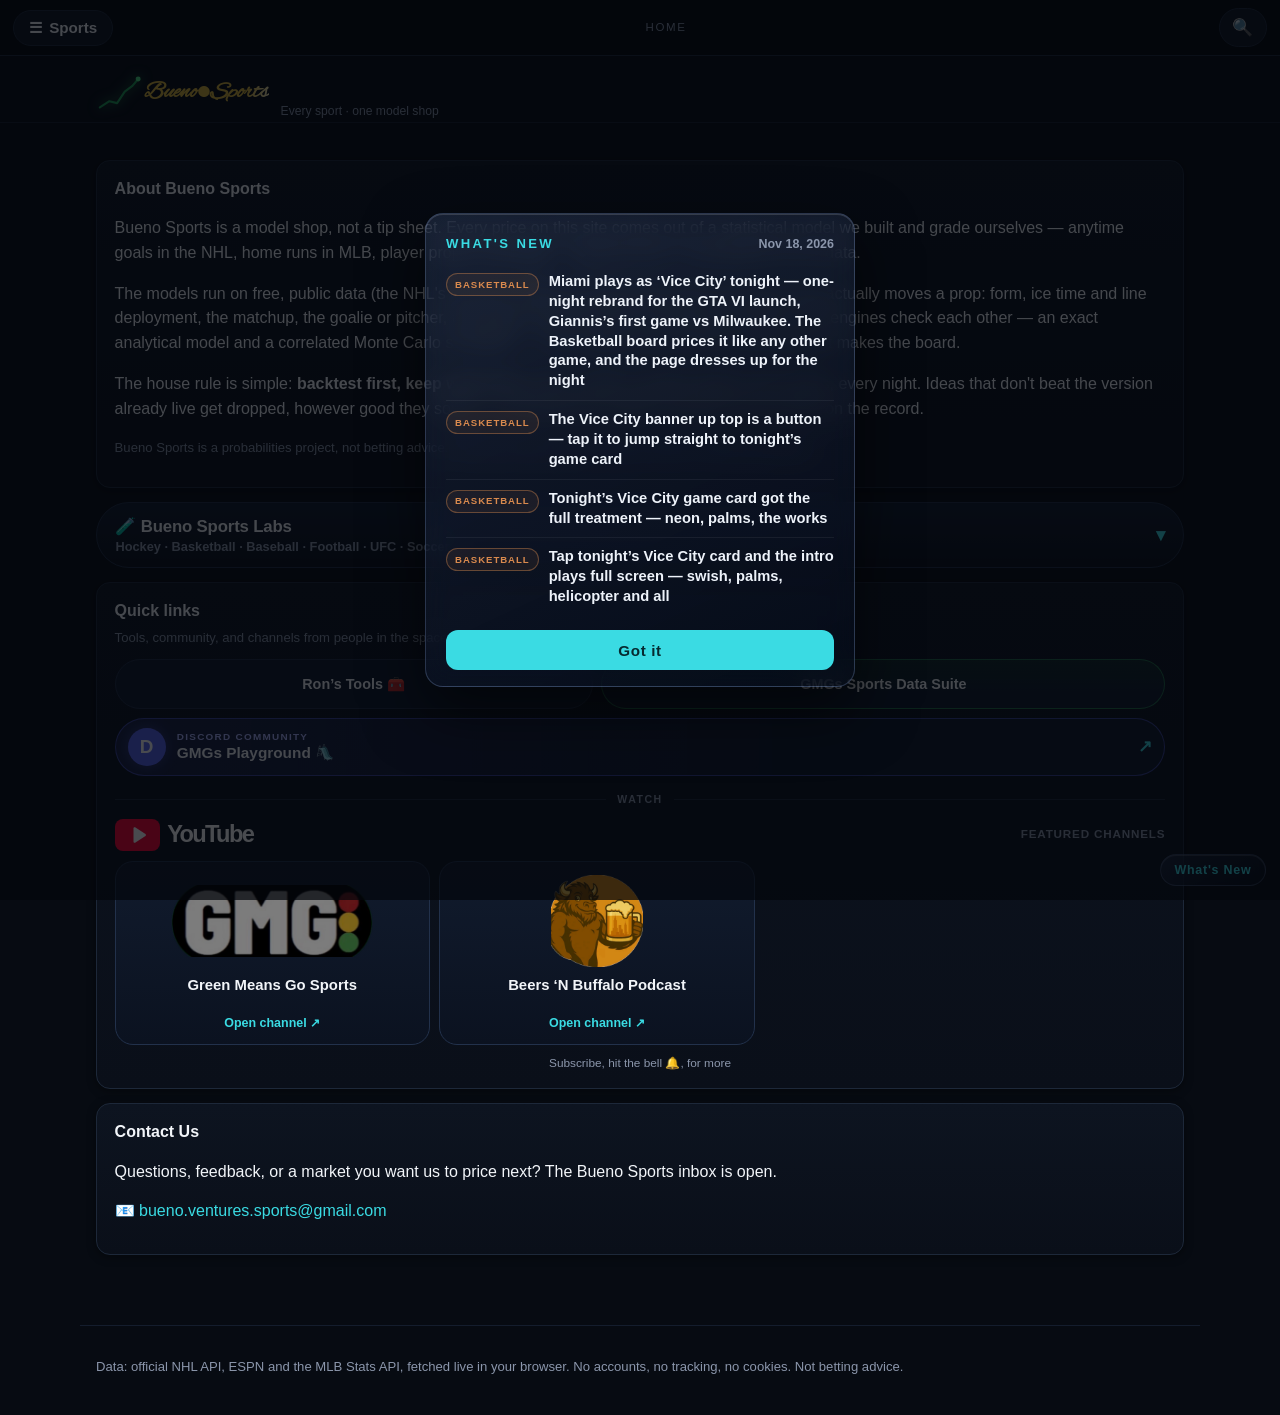
==== commit bf42ff7c: "NBA: full-screen Vice City intro plays when tonight's MIL@MIA slate card is tapped (video ships as b" ====
--- a/index.html
+++ b/index.html
@@ -253,7 +253,8 @@
     entries: [
       { tag: 'BASKETBALL', text: 'Miami plays as \u2018Vice City\u2019 tonight — one-night rebrand for the GTA VI launch, Giannis\u2019s first game vs Milwaukee. The Basketball board prices it like any other game, and the page dresses up for the night' },
       { tag: 'BASKETBALL', text: 'The Vice City banner up top is a button — tap it to jump straight to tonight\u2019s game card' },
-      { tag: 'BASKETBALL', text: 'Tonight\u2019s Vice City game card got the full treatment — neon, palms, the works' }
+      { tag: 'BASKETBALL', text: 'Tonight\u2019s Vice City game card got the full treatment — neon, palms, the works' },
+      { tag: 'BASKETBALL', text: 'Tap tonight\u2019s Vice City card and the intro plays full screen — swish, palms, helicopter and all' }
     ]
   }
 ];
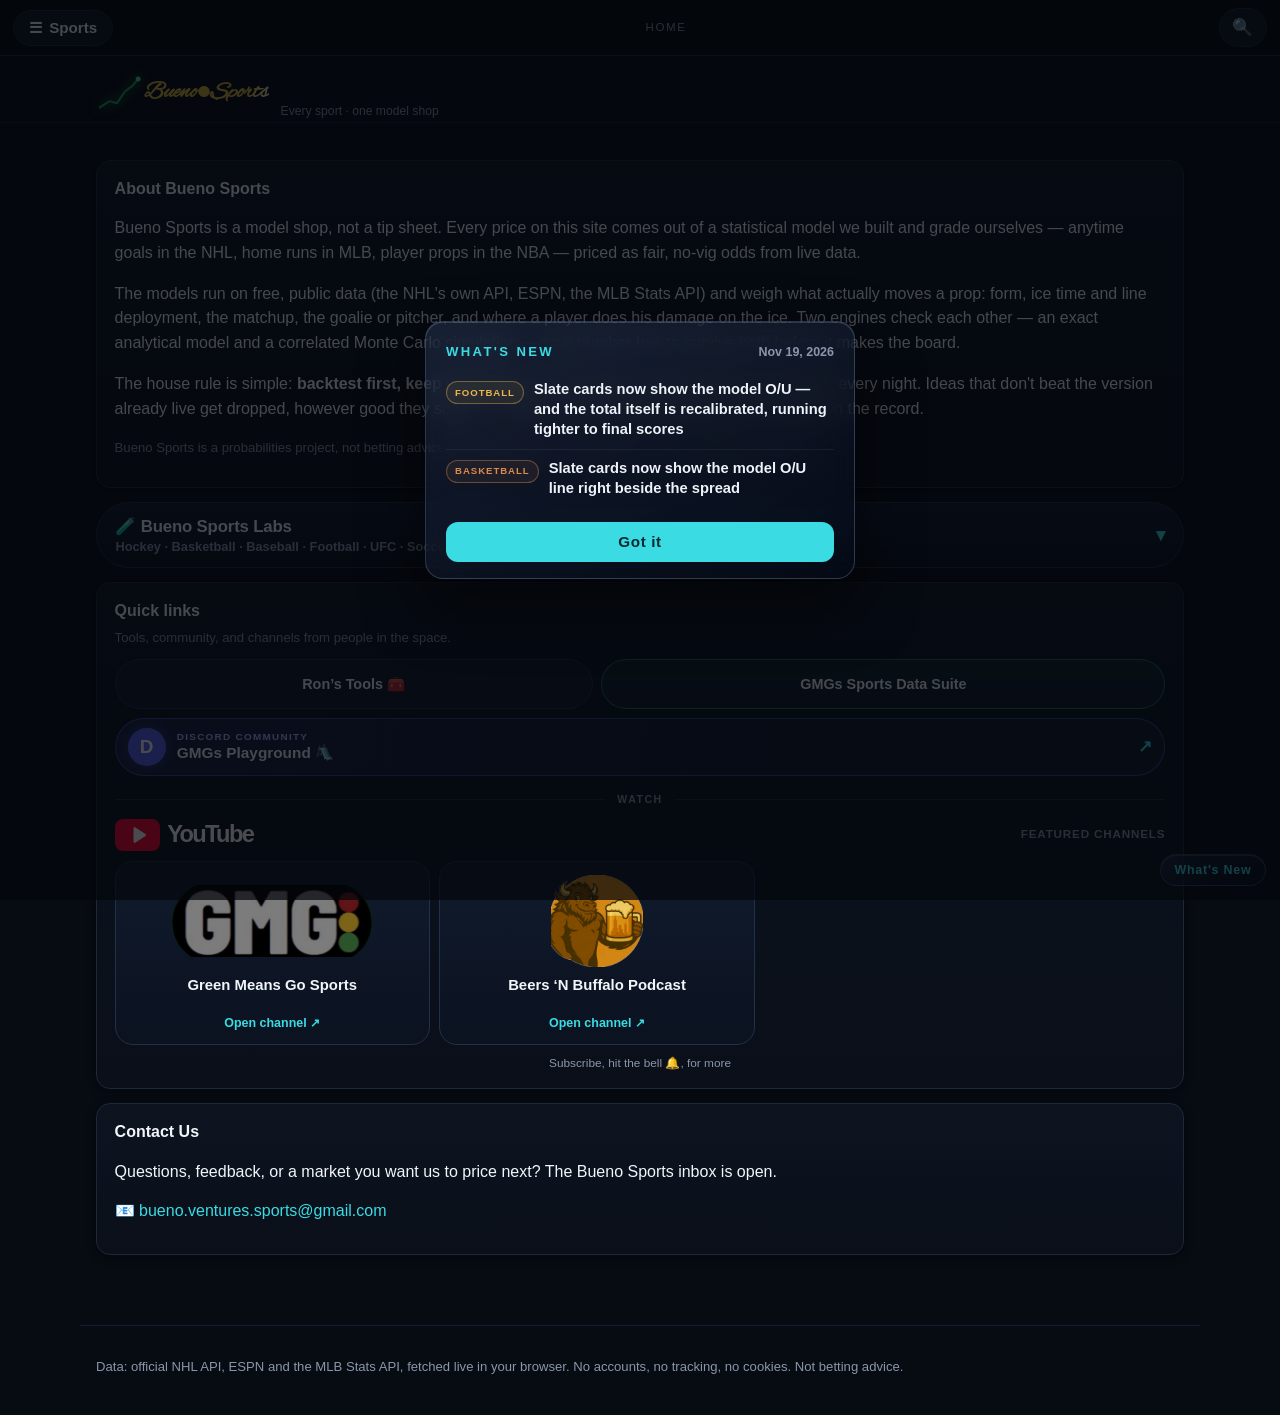
==== commit 8a23315f: "Slate cards show model O/U (NBA + NFL); NFL totals recalibrated — pool-calibrated TD build, W11 bund" ====
--- a/index.html
+++ b/index.html
@@ -256,6 +256,14 @@
       { tag: 'BASKETBALL', text: 'Tonight\u2019s Vice City game card got the full treatment — neon, palms, the works' },
       { tag: 'BASKETBALL', text: 'Tap tonight\u2019s Vice City card and the intro plays full screen — swish, palms, helicopter and all' }
     ]
+  },
+  {
+    id: '2026-11-19',
+    date: 'Nov 19, 2026',
+    entries: [
+      { tag: 'FOOTBALL',   text: 'Slate cards now show the model O/U — and the total itself is recalibrated, running tighter to final scores' },
+      { tag: 'BASKETBALL', text: 'Slate cards now show the model O/U line right beside the spread' }
+    ]
   }
 ];
 var WN_TAG_COLORS = { 'HOCKEY': '#3adbe3', 'BASKETBALL': '#d98a4e', 'FOOTBALL': '#e8b64c', 'SOCCER': '#B9E356', 'ALL SPORTS': '#5ea8ff' };
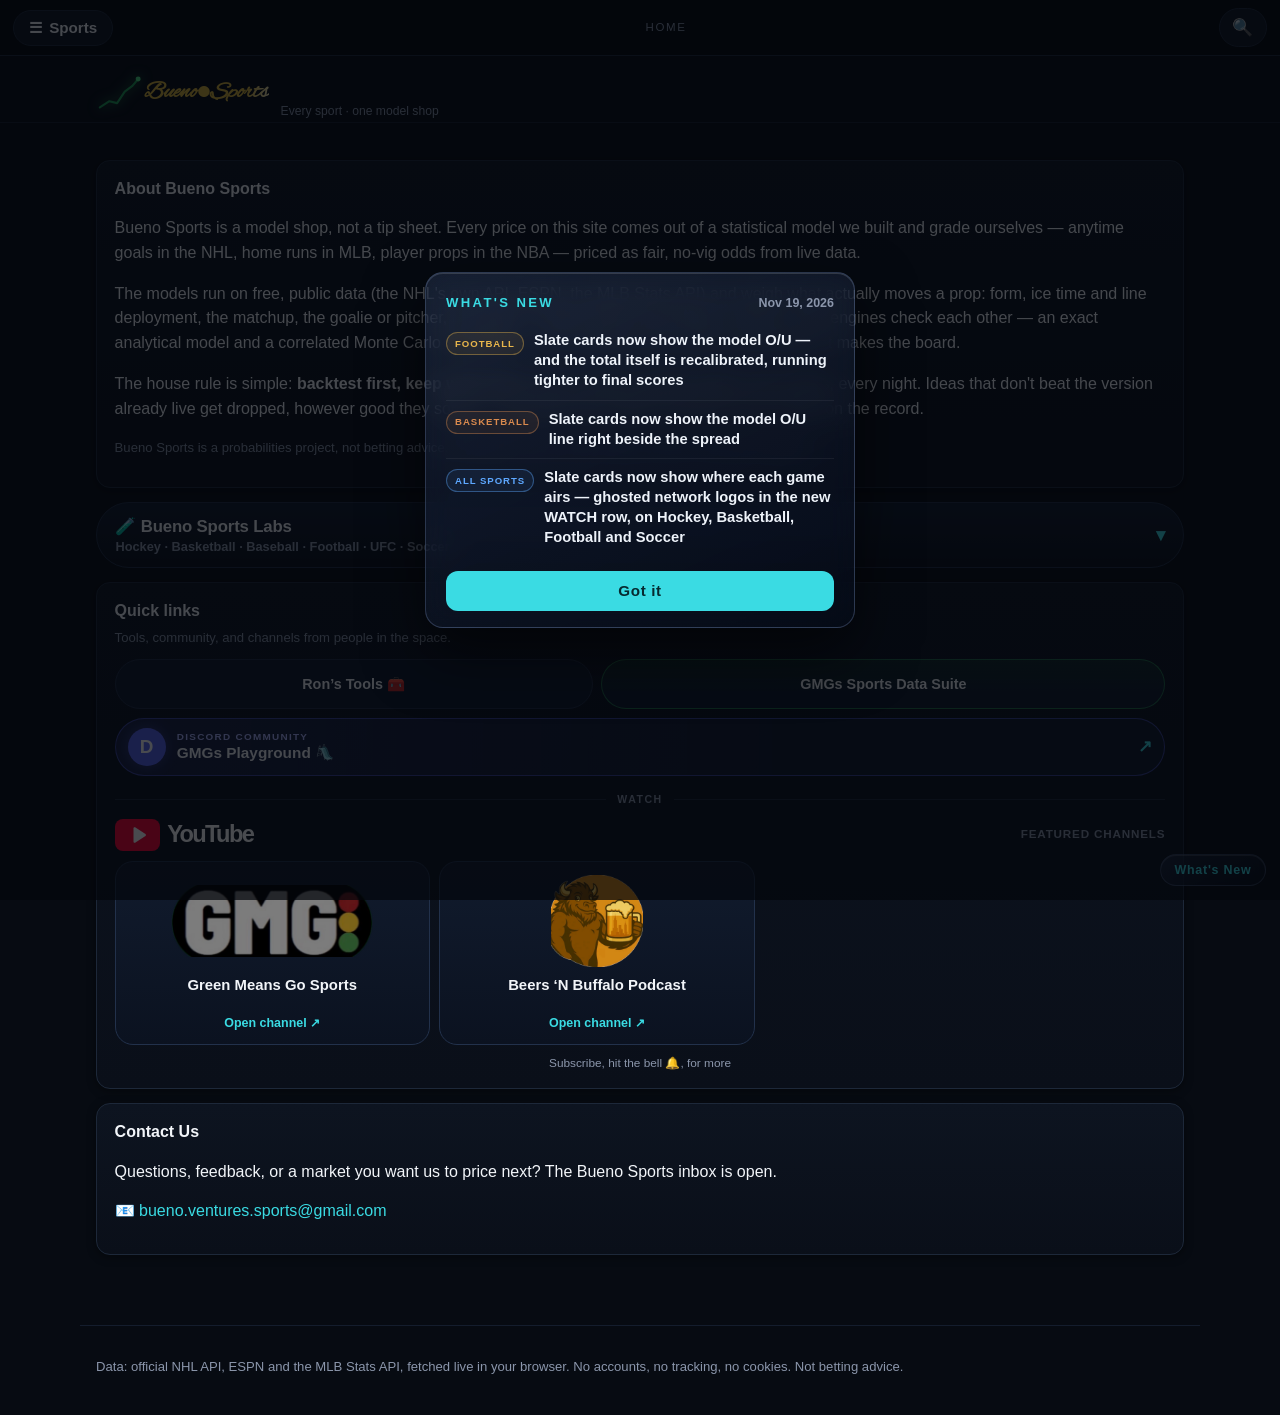
==== commit 3d9c7772: "TV logos on slate cards: ghosted WATCH row on NHL/NBA/NFL/Soccer slates + What's New" ====
--- a/index.html
+++ b/index.html
@@ -262,7 +262,8 @@
     date: 'Nov 19, 2026',
     entries: [
       { tag: 'FOOTBALL',   text: 'Slate cards now show the model O/U — and the total itself is recalibrated, running tighter to final scores' },
-      { tag: 'BASKETBALL', text: 'Slate cards now show the model O/U line right beside the spread' }
+      { tag: 'BASKETBALL', text: 'Slate cards now show the model O/U line right beside the spread' },
+      { tag: 'ALL SPORTS', text: 'Slate cards now show where each game airs — ghosted network logos in the new WATCH row, on Hockey, Basketball, Football and Soccer' }
     ]
   }
 ];
--- a/styles.css
+++ b/styles.css
@@ -291,6 +291,13 @@
   animation: pulse-dot 1.6s ease-in-out infinite;
 }
 @keyframes pulse-dot { 0%, 100% { opacity: 1; } 50% { opacity: .6; } }
+/* WATCH row (TV broadcasts on slate cards, all sports): ghosted network
+   logos on the glass — no chips, ~40% opacity, thin divider above. */
+.watch-row { display: flex; align-items: center; gap: .55rem; margin-top: .55rem; padding-top: .55rem; border-top: 1px solid rgba(255,255,255,.06); }
+.watch-lbl { font-size: .6rem; font-weight: 800; letter-spacing: .14em; color: var(--muted-2); }
+.watch-logos { margin-left: auto; display: flex; align-items: center; gap: .65rem; min-width: 0; }
+.watch-logo { height: 15px; width: auto; max-width: 92px; object-fit: contain; opacity: .42; display: block; }
+.watch-txt { font-size: .62rem; font-weight: 700; letter-spacing: .08em; text-transform: uppercase; color: #cfe0f2; opacity: .42; white-space: nowrap; }
 .scorers { margin-top: .65rem; font-size: .82rem; color: var(--muted); }
 .scorers summary { cursor: pointer; color: var(--teal); font-weight: 600; font-size: .82rem; padding: .15rem 0; }
 .scorers summary:hover { color: #7cebf1; }
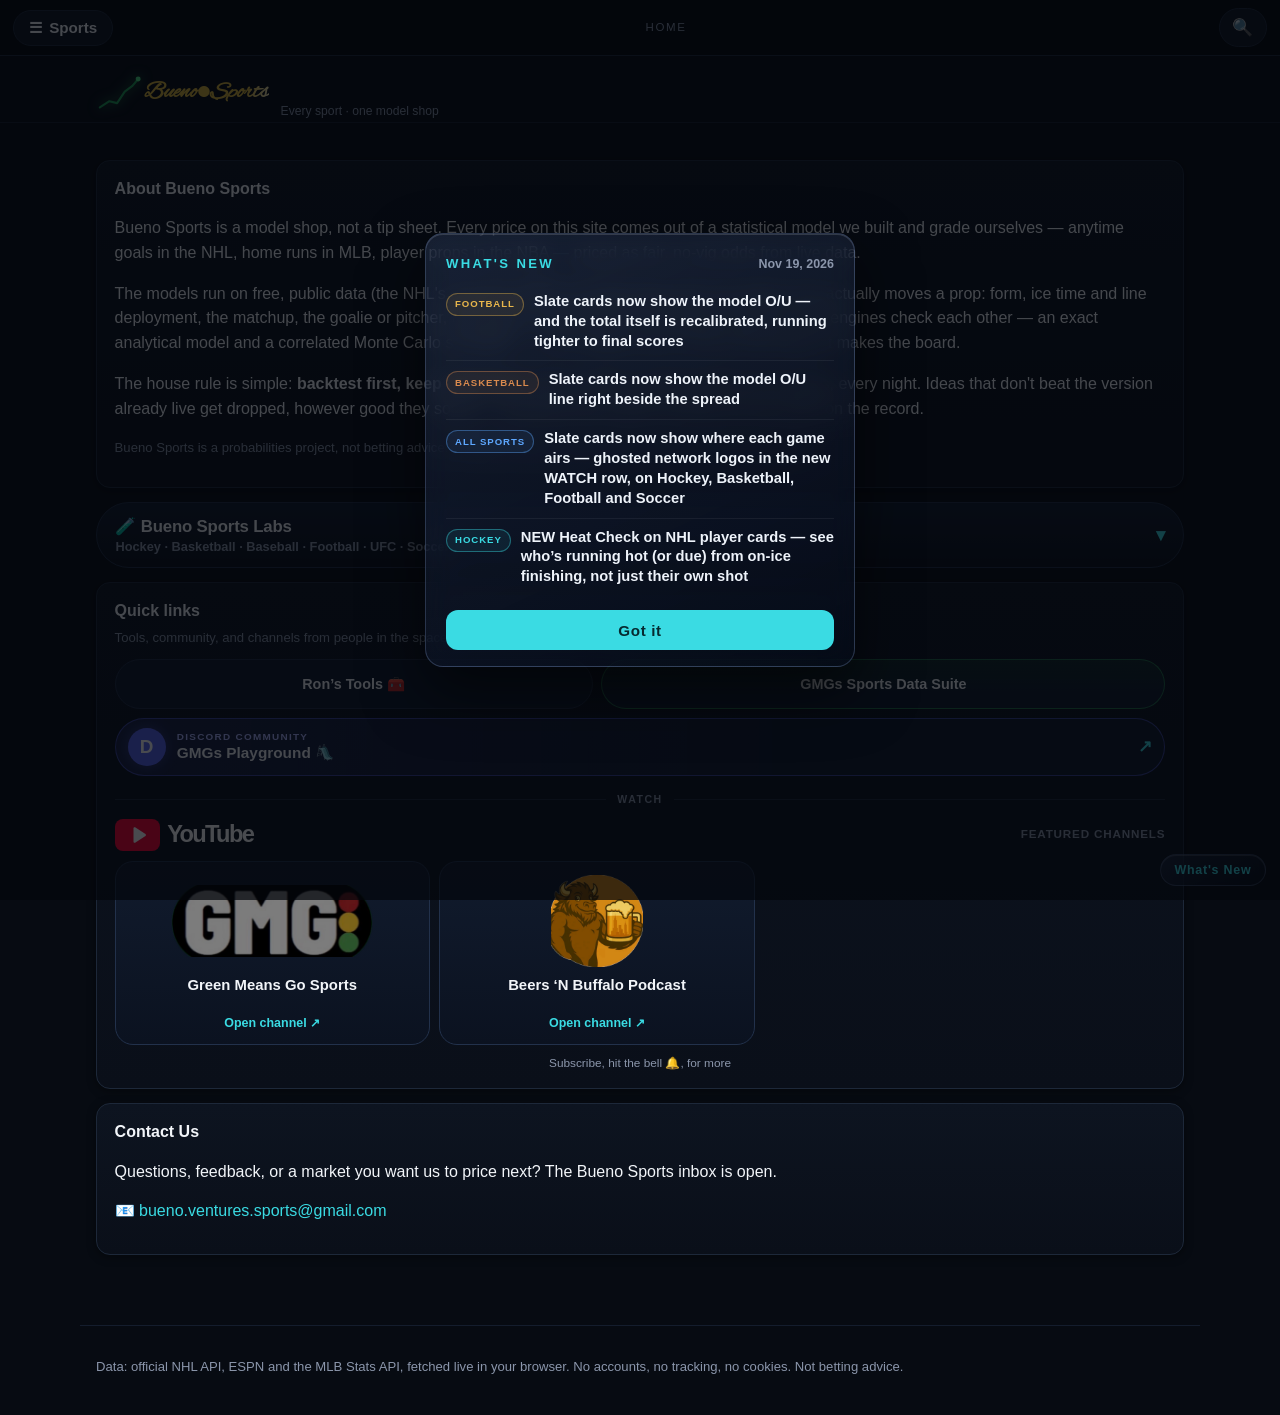
==== commit 554e7a6e: "Heat Check read on NHL player cards: on-ice finishing (SH%/PDO) sidecar + Finishing row + What's New" ====
--- a/index.html
+++ b/index.html
@@ -263,7 +263,8 @@
     entries: [
       { tag: 'FOOTBALL',   text: 'Slate cards now show the model O/U — and the total itself is recalibrated, running tighter to final scores' },
       { tag: 'BASKETBALL', text: 'Slate cards now show the model O/U line right beside the spread' },
-      { tag: 'ALL SPORTS', text: 'Slate cards now show where each game airs — ghosted network logos in the new WATCH row, on Hockey, Basketball, Football and Soccer' }
+      { tag: 'ALL SPORTS', text: 'Slate cards now show where each game airs — ghosted network logos in the new WATCH row, on Hockey, Basketball, Football and Soccer' },
+      { tag: 'HOCKEY',     text: 'NEW Heat Check on NHL player cards — see who\u2019s running hot (or due) from on-ice finishing, not just their own shot' }
     ]
   }
 ];
--- a/styles.css
+++ b/styles.css
@@ -1260,6 +1260,12 @@
 .fin-tick { position: absolute; left: 12%; right: 12%; height: 3px; border-radius: 2px; background: var(--gold); }
 .fin-cap { font-size: .72rem; color: var(--muted); margin: .35rem 0 0; }
 .fin-foot { font-size: .72rem; color: var(--muted); font-style: italic; margin: .55rem 0 0; border-top: 1px solid rgba(255, 255, 255, .09); padding-top: .5rem; }
+/* ---------------- heat check (nhl-heat sidecar) ---------------- */
+.heat-box { margin-top: .8rem; border-top: 1px solid rgba(255, 255, 255, .09); padding-top: .15rem; }
+.fin-chip.heat-hot { color: #f08a66; border-color: rgba(240, 138, 102, .7); background: rgba(240, 102, 94, .1); }
+.fin-chip.heat-due { color: var(--blue); border-color: rgba(94, 168, 255, .7); background: rgba(94, 168, 255, .1); }
+.heat-nums { font-size: .85rem; font-weight: 700; margin: .5rem 0 0; }
+.heat-read { font-size: .8rem; color: var(--muted); margin: .3rem 0 0; }
 
 /* ---------------- NHL EDGE tracking (player + goalie cards) ----------------
    Live NHL EDGE season tracking (shot speed / skating / zone time;
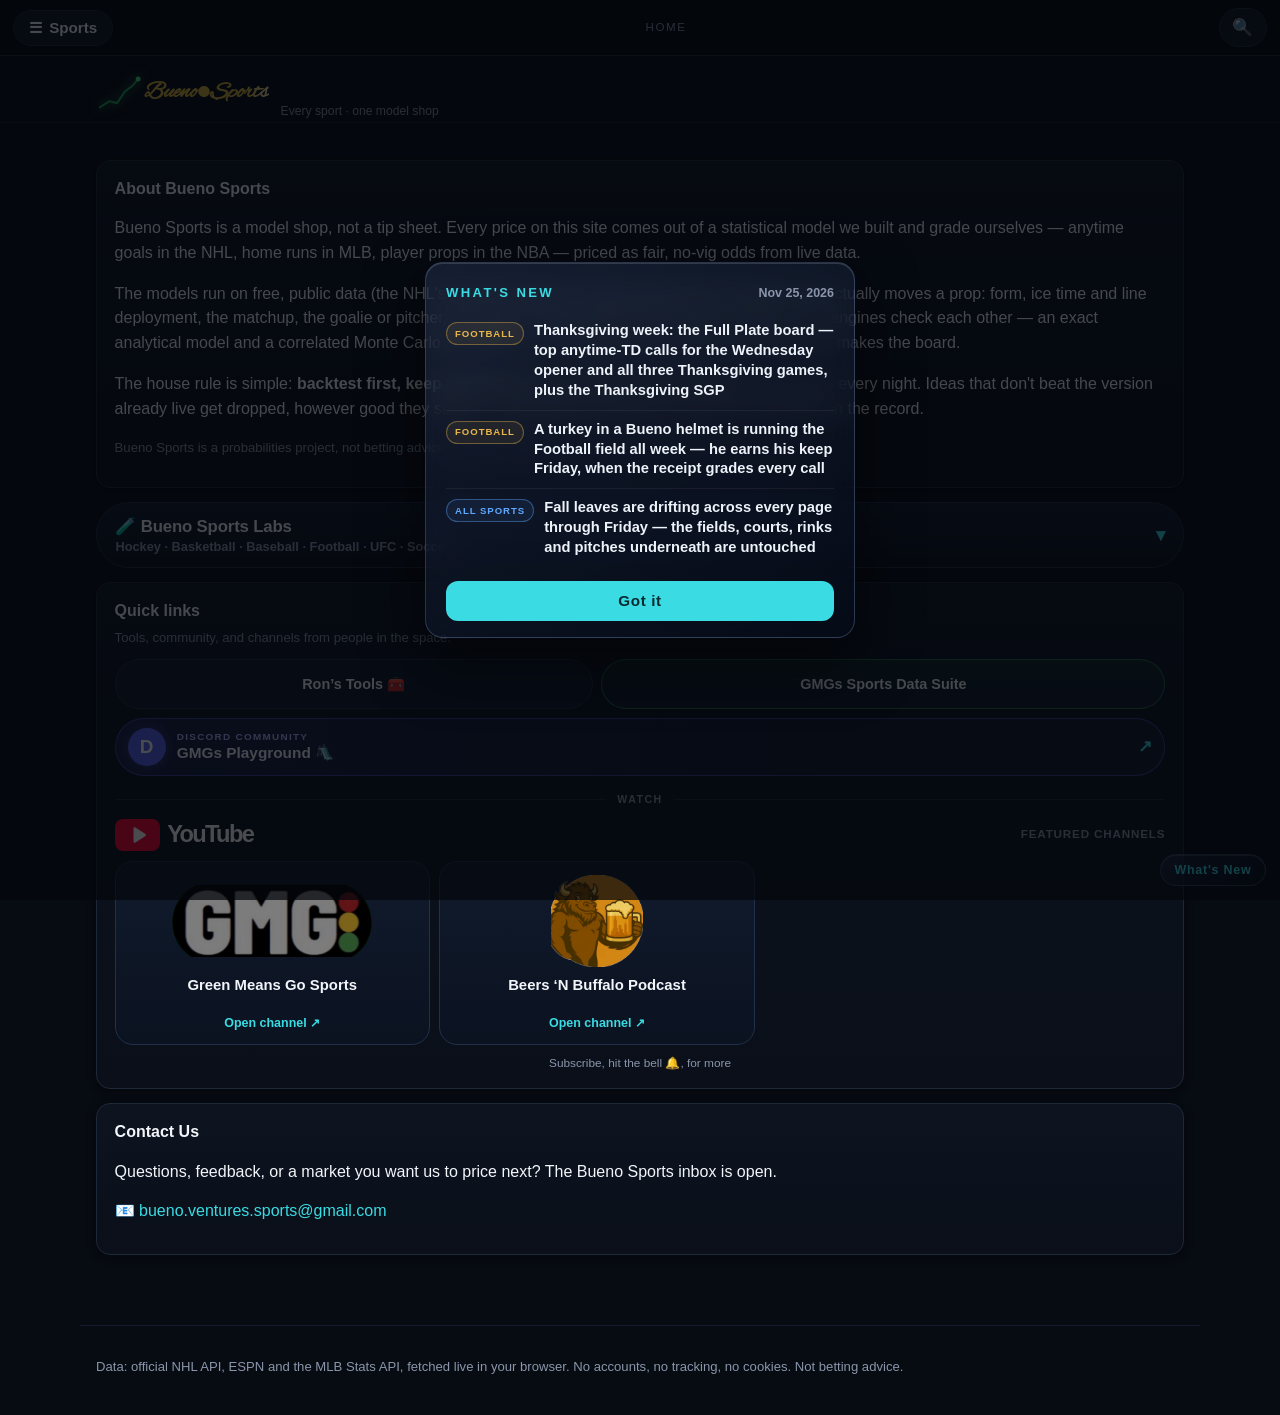
==== commit 44825580: "Thanksgiving skin: falling leaves site-wide, turkey runner + Full Plate banner on Football, Happy Th" ====
--- a/index.html
+++ b/index.html
@@ -266,6 +266,15 @@
       { tag: 'ALL SPORTS', text: 'Slate cards now show where each game airs — ghosted network logos in the new WATCH row, on Hockey, Basketball, Football and Soccer' },
       { tag: 'HOCKEY',     text: 'NEW Heat Check on NHL player cards — see who\u2019s running hot (or due) from on-ice finishing, not just their own shot' }
     ]
+  },
+  {
+    id: '2026-11-25',
+    date: 'Nov 25, 2026',
+    entries: [
+      { tag: 'FOOTBALL',   text: 'Thanksgiving week: the Full Plate board — top anytime-TD calls for the Wednesday opener and all three Thanksgiving games, plus the Thanksgiving SGP' },
+      { tag: 'FOOTBALL',   text: 'A turkey in a Bueno helmet is running the Football field all week — he earns his keep Friday, when the receipt grades every call' },
+      { tag: 'ALL SPORTS', text: 'Fall leaves are drifting across every page through Friday — the fields, courts, rinks and pitches underneath are untouched' }
+    ]
   }
 ];
 var WN_TAG_COLORS = { 'HOCKEY': '#3adbe3', 'BASKETBALL': '#d98a4e', 'FOOTBALL': '#e8b64c', 'SOCCER': '#B9E356', 'ALL SPORTS': '#5ea8ff' };
@@ -294,5 +303,6 @@
 })();
 </script>
 <!-- ================= /WHAT'S NEW POPUP ================= -->
+<script src="assets/thanksgiving.js"></script>
 </body>
 </html>
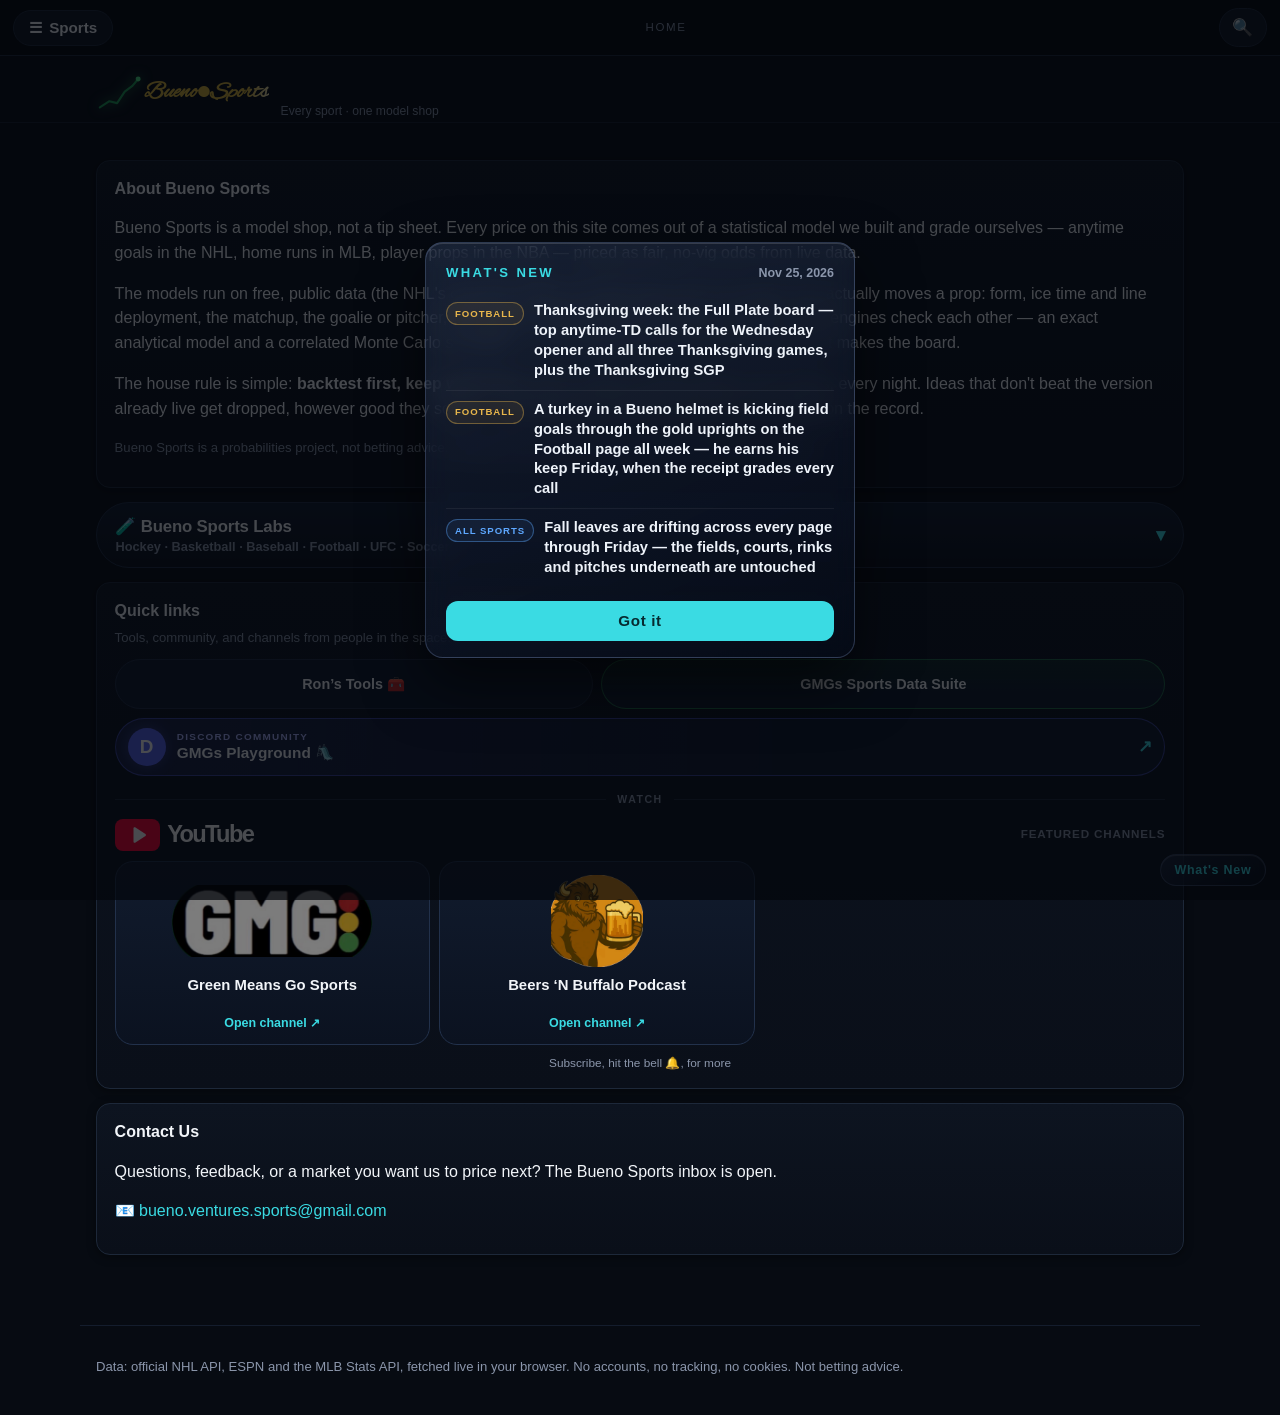
==== commit d5a04dfa: "Thanksgiving: turkey runner becomes the turkey kicker — background scene on Football, he kicks throu" ====
--- a/index.html
+++ b/index.html
@@ -272,7 +272,7 @@
     date: 'Nov 25, 2026',
     entries: [
       { tag: 'FOOTBALL',   text: 'Thanksgiving week: the Full Plate board — top anytime-TD calls for the Wednesday opener and all three Thanksgiving games, plus the Thanksgiving SGP' },
-      { tag: 'FOOTBALL',   text: 'A turkey in a Bueno helmet is running the Football field all week — he earns his keep Friday, when the receipt grades every call' },
+      { tag: 'FOOTBALL',   text: 'A turkey in a Bueno helmet is kicking field goals through the gold uprights on the Football page all week — he earns his keep Friday, when the receipt grades every call' },
       { tag: 'ALL SPORTS', text: 'Fall leaves are drifting across every page through Friday — the fields, courts, rinks and pitches underneath are untouched' }
     ]
   }
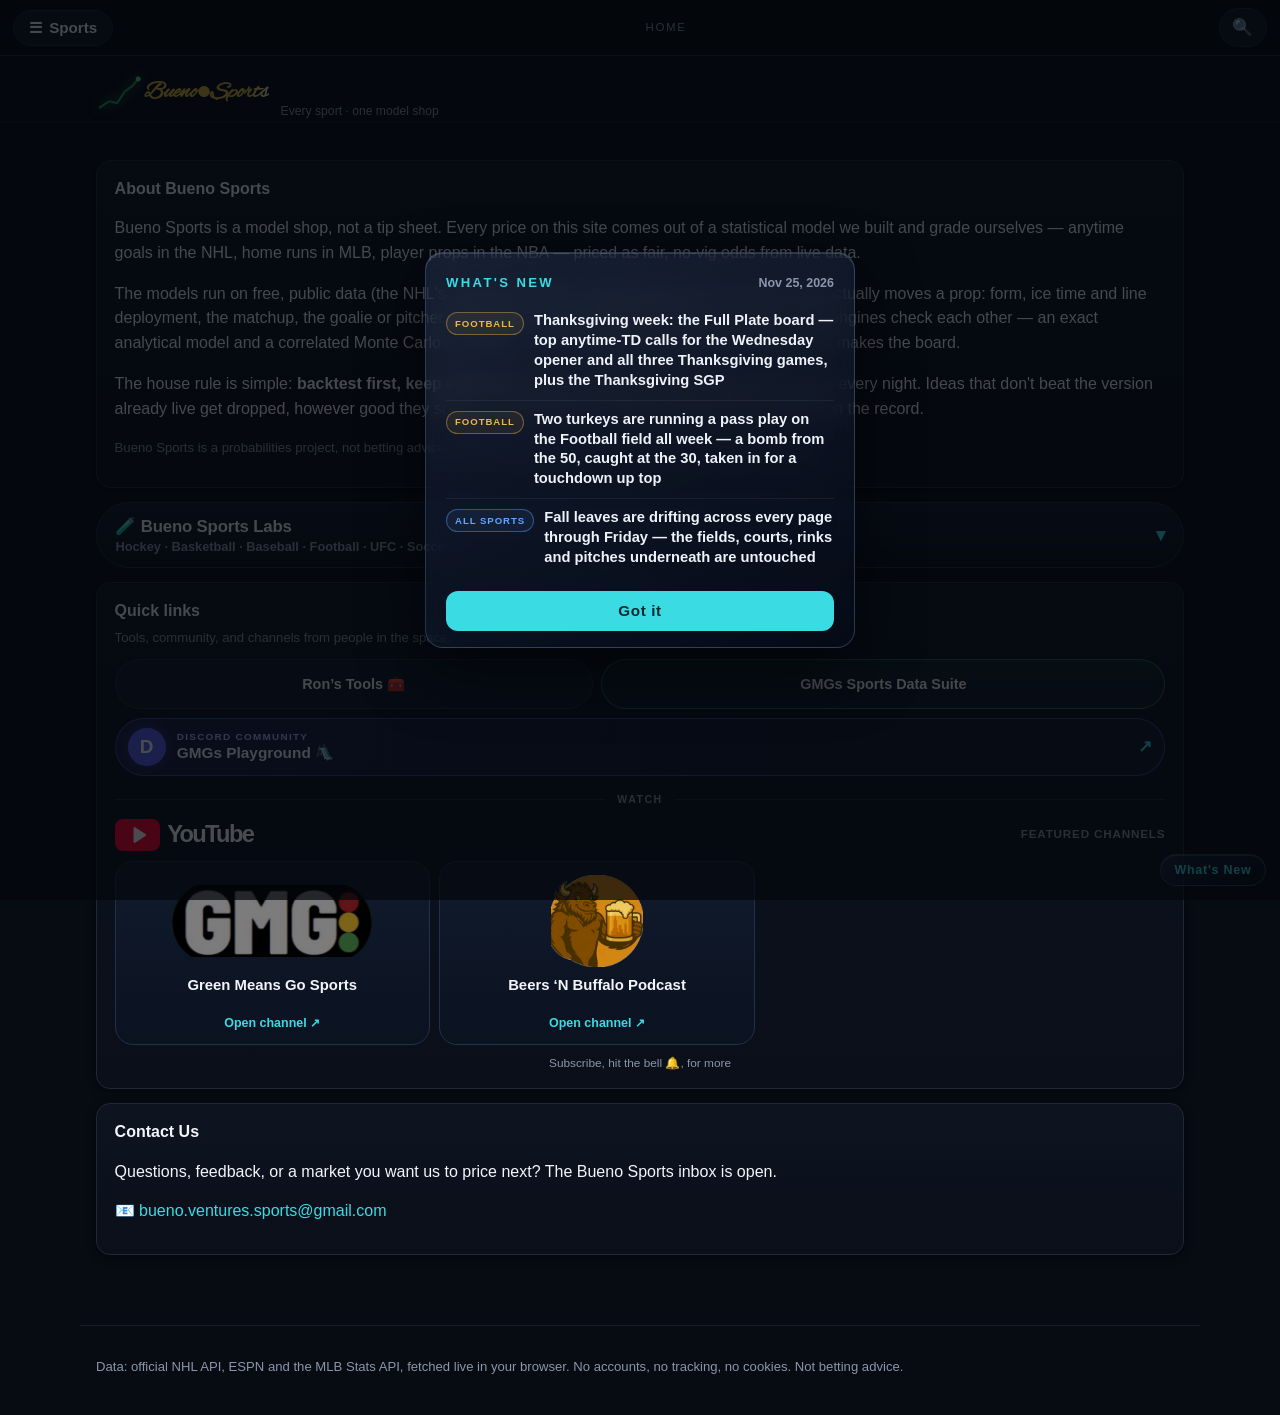
==== commit 18b725f4: "Thanksgiving: turkey kicker scrapped for the pass play — QB turkey at the 50 airs it out to a receiv" ====
--- a/index.html
+++ b/index.html
@@ -272,7 +272,7 @@
     date: 'Nov 25, 2026',
     entries: [
       { tag: 'FOOTBALL',   text: 'Thanksgiving week: the Full Plate board — top anytime-TD calls for the Wednesday opener and all three Thanksgiving games, plus the Thanksgiving SGP' },
-      { tag: 'FOOTBALL',   text: 'A turkey in a Bueno helmet is kicking field goals through the gold uprights on the Football page all week — he earns his keep Friday, when the receipt grades every call' },
+      { tag: 'FOOTBALL',   text: 'Two turkeys are running a pass play on the Football field all week — a bomb from the 50, caught at the 30, taken in for a touchdown up top' },
       { tag: 'ALL SPORTS', text: 'Fall leaves are drifting across every page through Friday — the fields, courts, rinks and pitches underneath are untouched' }
     ]
   }
